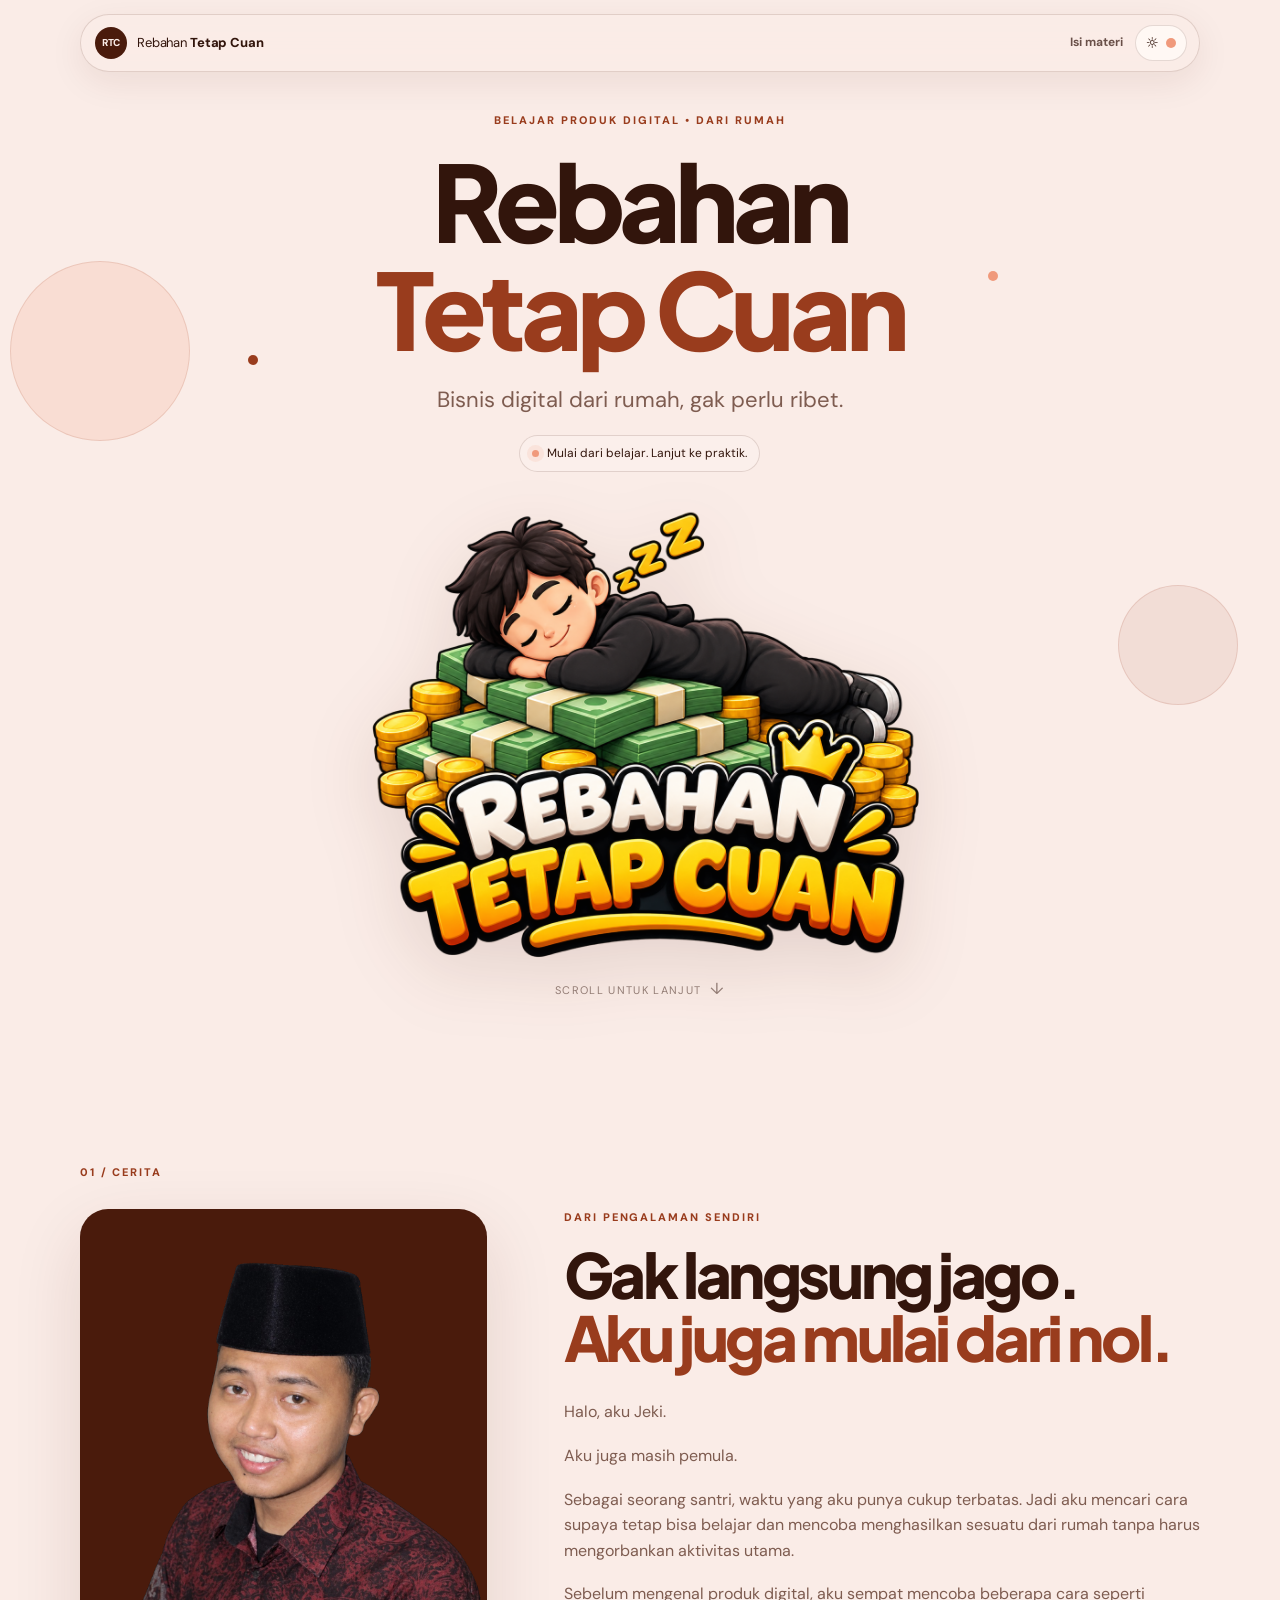
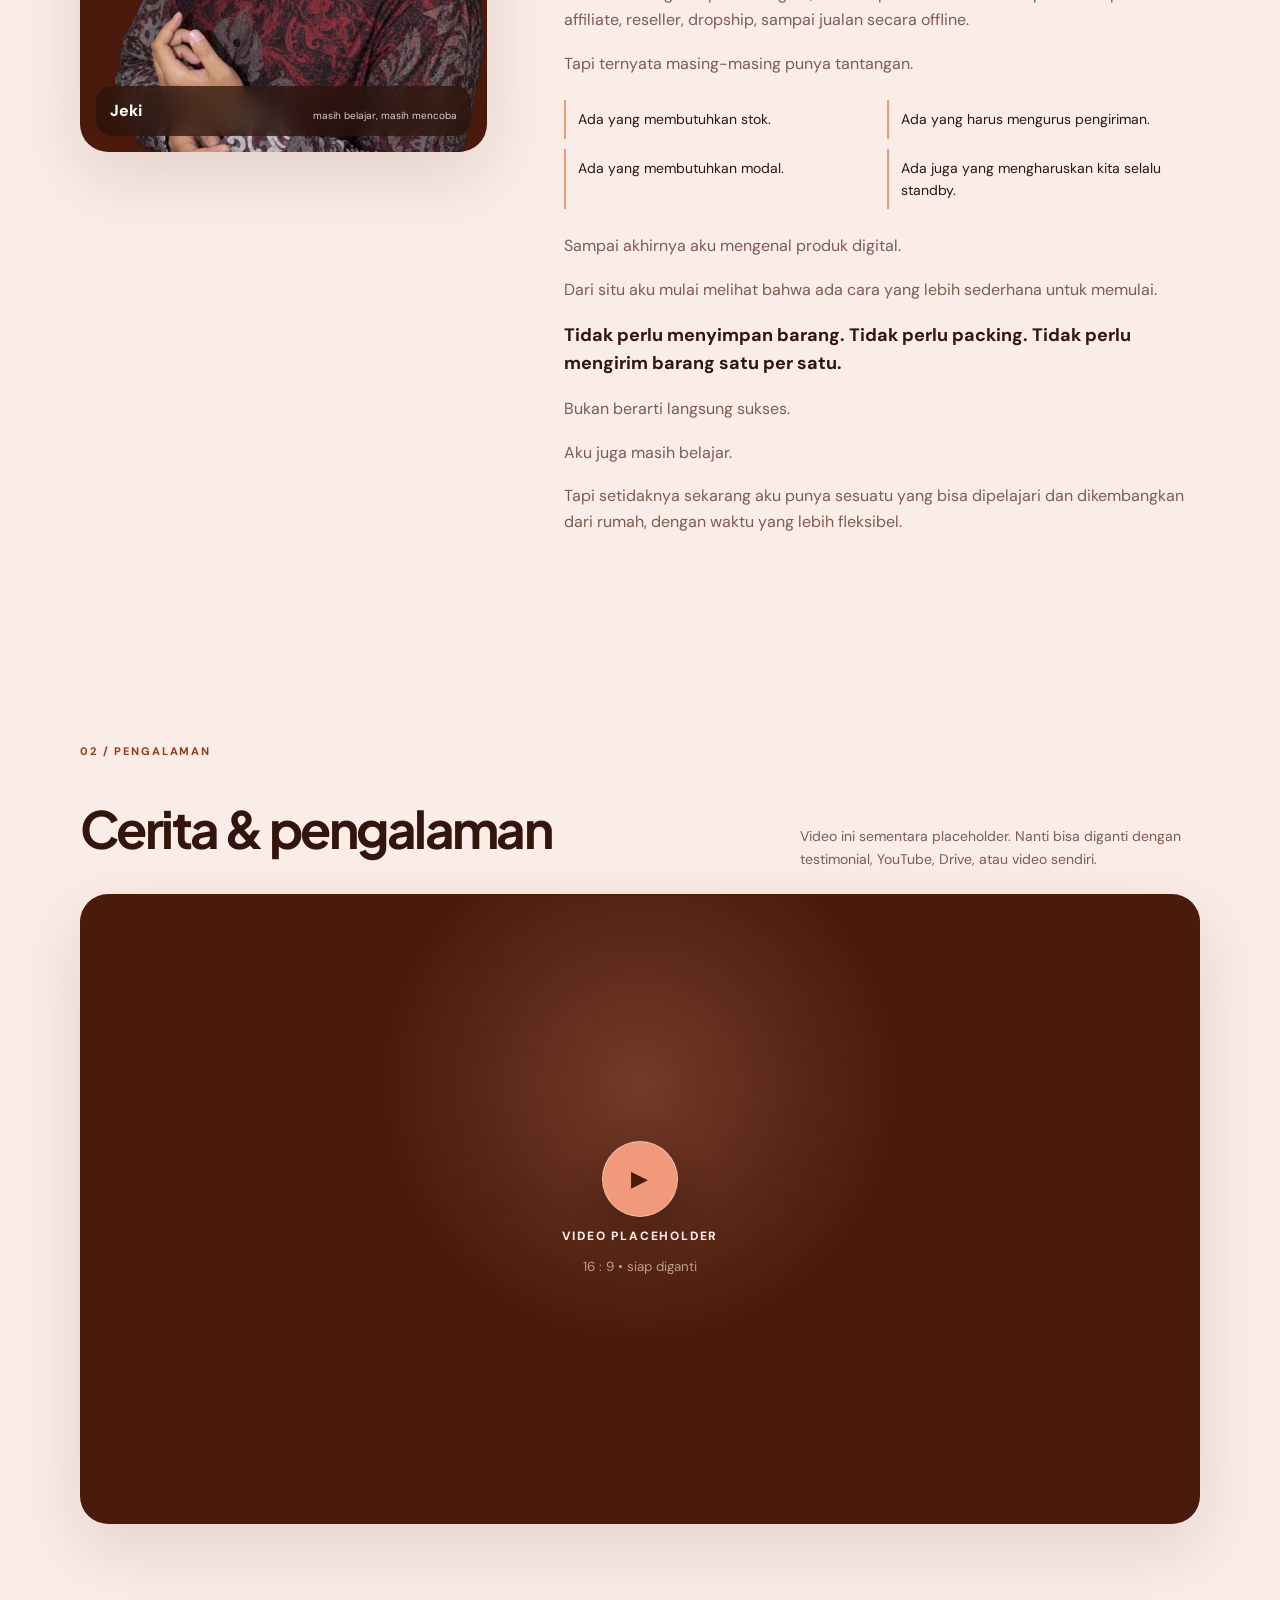
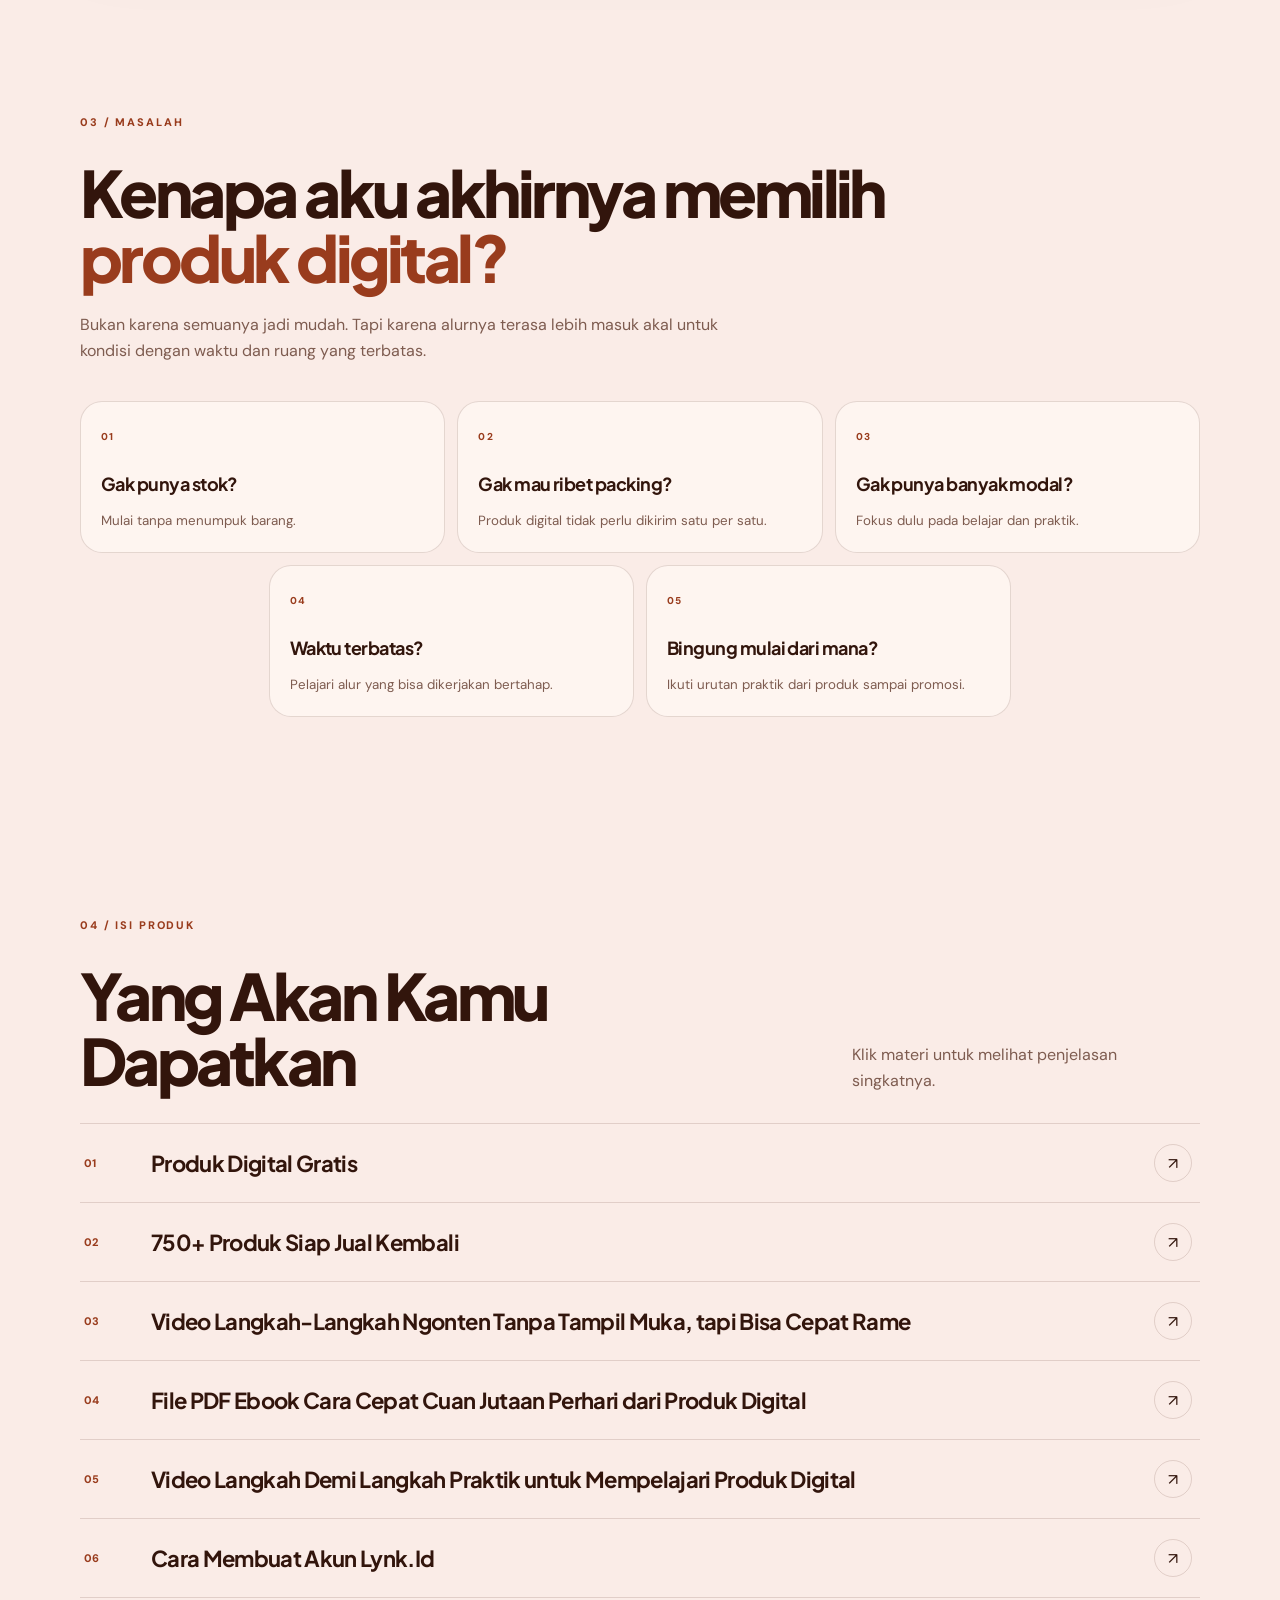
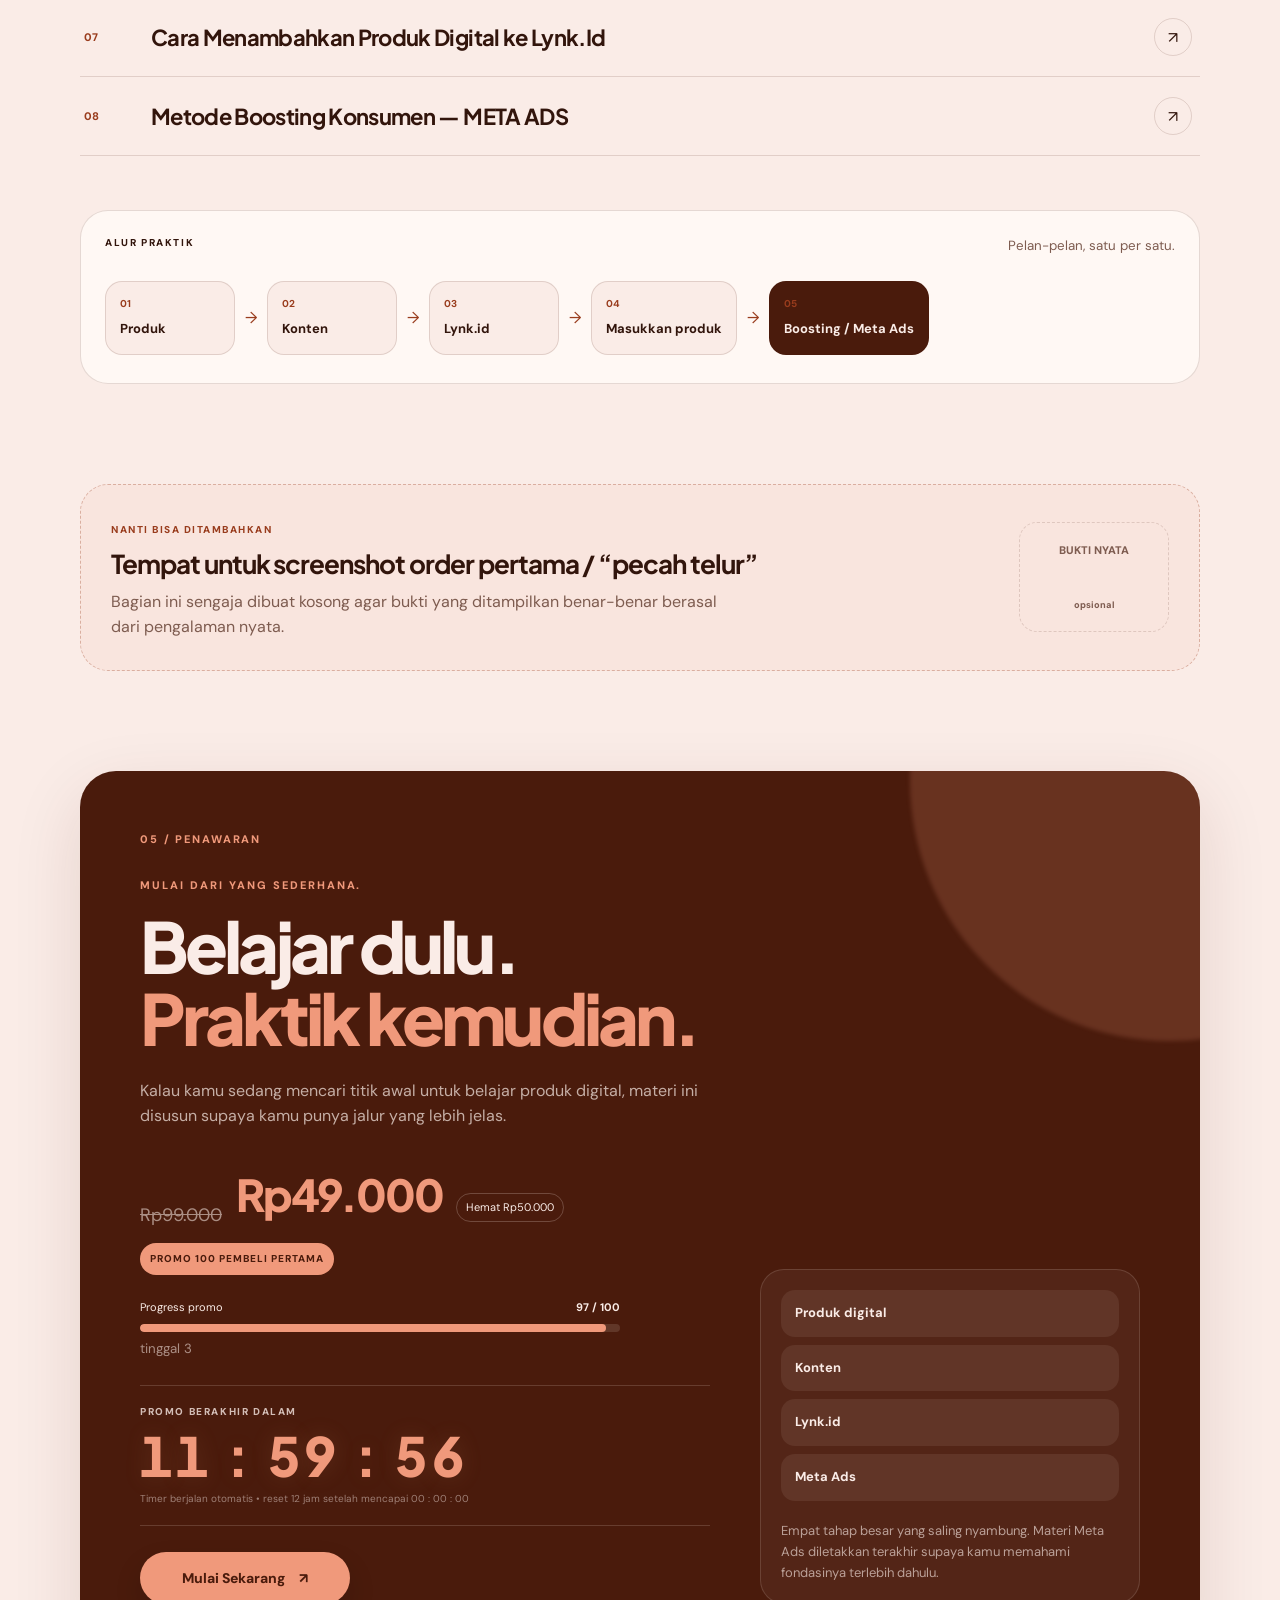
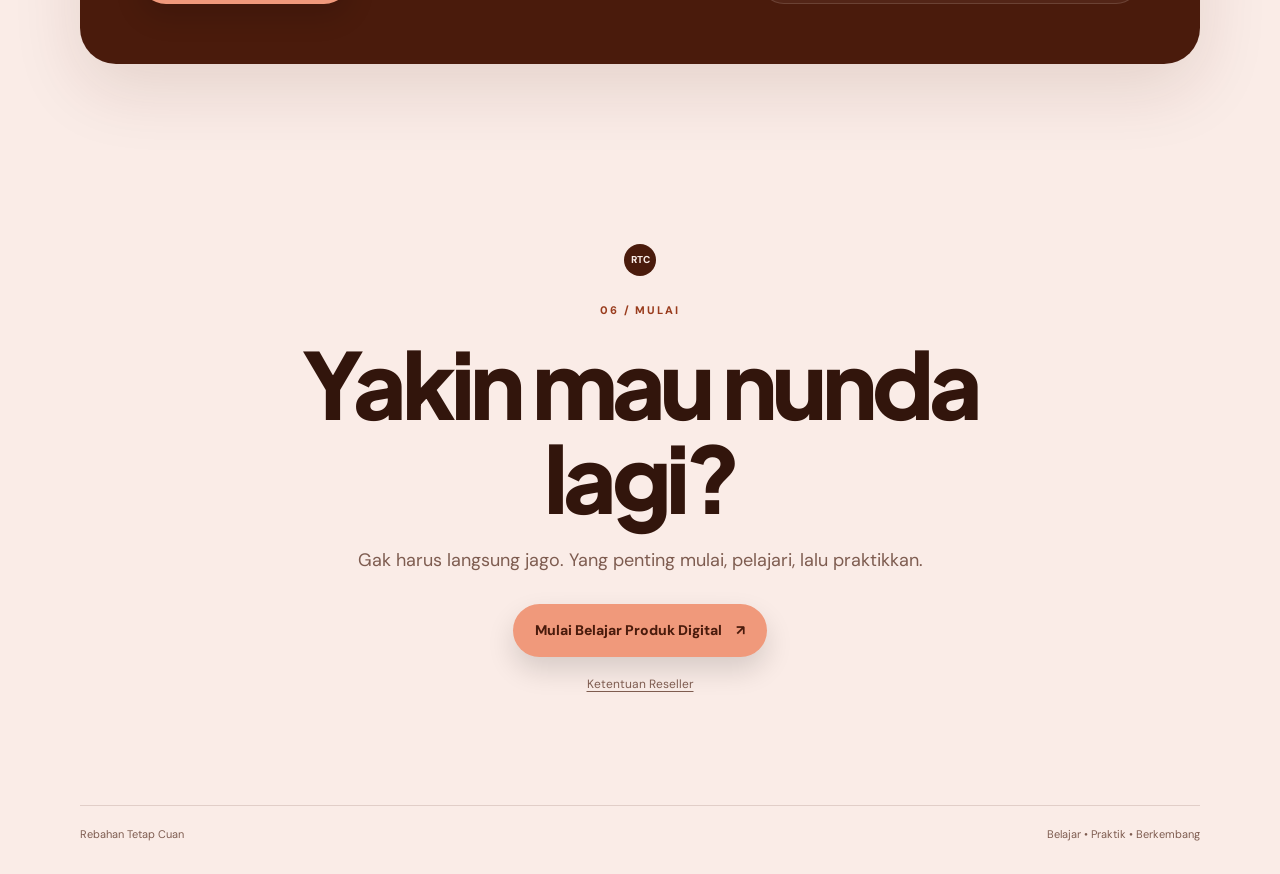
==== index.html @ 29375ac1 "Add files via upload" ====
<!doctype html>
<html lang="id">
<head>
  <meta charset="utf-8">
  <meta name="viewport" content="width=device-width, initial-scale=1, viewport-fit=cover">
  <meta name="theme-color" content="#FAECE7">
  <meta name="description" content="Rebahan Tetap Cuan — belajar memulai produk digital dari rumah dengan langkah yang sederhana dan fleksibel.">
  <title>Rebahan Tetap Cuan — Bisnis digital dari rumah, gak perlu ribet.</title>
  <link rel="preconnect" href="https://fonts.googleapis.com">
  <link rel="preconnect" href="https://fonts.gstatic.com" crossorigin>
  <link href="https://fonts.googleapis.com/css2?family=DM+Sans:wght@400;500;600;700&family=Plus+Jakarta+Sans:wght@600;700;800&display=swap" rel="stylesheet">
  <link rel="stylesheet" href="style.css">
</head>
<body>
  <div class="cursor-glow" aria-hidden="true"></div>
  <header class="site-header">
    <a class="brand" href="#top" aria-label="Rebahan Tetap Cuan">
      <span class="brand-mark">RTC</span>
      <span>Rebahan <b>Tetap Cuan</b></span>
    </a>
    <div class="header-actions">
      <a class="mini-link" href="#materi">Isi materi</a>
      <button class="theme-toggle" id="themeToggle" type="button" aria-label="Ganti tema" aria-pressed="false">
        <span class="theme-icon">☼</span><span class="theme-dot"></span>
      </button>
    </div>
  </header>

  <main id="top">
    <section class="hero section-shell">
      <div class="hero-orb orb-a drag-deco" data-return="elastic"></div>
      <div class="hero-orb orb-b drag-deco" data-return="elastic"></div>
      <div class="hero-dot dot-a drag-deco"></div>
      <div class="hero-dot dot-b drag-deco"></div>

      <div class="hero-copy reveal">
        <p class="eyebrow">BELAJAR PRODUK DIGITAL • DARI RUMAH</p>
        <h1>Rebahan <span>Tetap Cuan</span></h1>
        <p class="hero-sub">Bisnis digital dari rumah, gak perlu ribet.</p>
        <div class="hero-note"><span class="note-dot"></span> Mulai dari belajar. Lanjut ke praktik.</div>
      </div>

      <div class="hero-art reveal" data-parallax="0.12">
        <img src="hero.png" alt="Ilustrasi seseorang rebahan di atas uang dengan tulisan Rebahan Tetap Cuan">
      </div>

      <div class="hero-scroll">Scroll untuk lanjut <span>↓</span></div>
    </section>

    <section class="story section-shell">
      <div class="section-kicker reveal">01 / CERITA</div>
      <div class="story-grid">
        <div class="story-photo reveal">
          <img src="jeki.png" alt="Foto Jeki">
          <div class="photo-caption"><span>Jeki</span><small>masih belajar, masih mencoba</small></div>
        </div>
        <div class="story-copy reveal">
          <p class="eyebrow">DARI PENGALAMAN SENDIRI</p>
          <h2>Gak langsung jago.<br><span>Aku juga mulai dari nol.</span></h2>
          <div class="story-text">
            <p>Halo, aku Jeki.</p>
            <p>Aku juga masih pemula.</p>
            <p>Sebagai seorang santri, waktu yang aku punya cukup terbatas. Jadi aku mencari cara supaya tetap bisa belajar dan mencoba menghasilkan sesuatu dari rumah tanpa harus mengorbankan aktivitas utama.</p>
            <p>Sebelum mengenal produk digital, aku sempat mencoba beberapa cara seperti affiliate, reseller, dropship, sampai jualan secara offline.</p>
            <p>Tapi ternyata masing-masing punya tantangan.</p>
            <div class="story-points">
              <span>Ada yang membutuhkan stok.</span>
              <span>Ada yang harus mengurus pengiriman.</span>
              <span>Ada yang membutuhkan modal.</span>
              <span>Ada juga yang mengharuskan kita selalu standby.</span>
            </div>
            <p>Sampai akhirnya aku mengenal produk digital.</p>
            <p>Dari situ aku mulai melihat bahwa ada cara yang lebih sederhana untuk memulai.</p>
            <p class="highlight-line">Tidak perlu menyimpan barang. Tidak perlu packing. Tidak perlu mengirim barang satu per satu.</p>
            <p>Bukan berarti langsung sukses.</p>
            <p>Aku juga masih belajar.</p>
            <p>Tapi setidaknya sekarang aku punya sesuatu yang bisa dipelajari dan dikembangkan dari rumah, dengan waktu yang lebih fleksibel.</p>
          </div>
        </div>
      </div>
    </section>

    <section class="video-section section-shell">
      <div class="video-heading reveal">
        <div>
          <div class="section-kicker">02 / PENGALAMAN</div>
          <h2>Cerita & pengalaman</h2>
        </div>
        <p>Video ini sementara placeholder. Nanti bisa diganti dengan testimonial, YouTube, Drive, atau video sendiri.</p>
      </div>
      <div class="video-frame reveal" id="videoFrame">
        <div class="video-placeholder">
          <button class="play-button" type="button" id="playPlaceholder" aria-label="Putar video placeholder">▶</button>
          <span>VIDEO PLACEHOLDER</span>
          <small>16 : 9 • siap diganti</small>
        </div>
      </div>
    </section>

    <section class="problems section-shell">
      <div class="section-kicker reveal">03 / MASALAH</div>
      <div class="problem-intro reveal">
        <h2>Kenapa aku akhirnya memilih <span>produk digital?</span></h2>
        <p>Bukan karena semuanya jadi mudah. Tapi karena alurnya terasa lebih masuk akal untuk kondisi dengan waktu dan ruang yang terbatas.</p>
      </div>
      <div class="problem-grid">
        <button class="problem-card reveal" type="button"><span>01</span><strong>Gak punya stok?</strong><small>Mulai tanpa menumpuk barang.</small></button>
        <button class="problem-card reveal" type="button"><span>02</span><strong>Gak mau ribet packing?</strong><small>Produk digital tidak perlu dikirim satu per satu.</small></button>
        <button class="problem-card reveal" type="button"><span>03</span><strong>Gak punya banyak modal?</strong><small>Fokus dulu pada belajar dan praktik.</small></button>
        <button class="problem-card reveal" type="button"><span>04</span><strong>Waktu terbatas?</strong><small>Pelajari alur yang bisa dikerjakan bertahap.</small></button>
        <button class="problem-card reveal" type="button"><span>05</span><strong>Bingung mulai dari mana?</strong><small>Ikuti urutan praktik dari produk sampai promosi.</small></button>
      </div>
    </section>

    <section class="materials section-shell" id="materi">
      <div class="section-kicker reveal">04 / ISI PRODUK</div>
      <div class="materials-heading reveal">
        <h2>Yang Akan Kamu Dapatkan</h2>
        <p>Klik materi untuk melihat penjelasan singkatnya.</p>
      </div>
      <div class="material-list" id="materialList"></div>

      <div class="journey reveal">
        <div class="journey-head">
          <span>ALUR PRAKTIK</span>
          <small>Pelan-pelan, satu per satu.</small>
        </div>
        <div class="journey-flow">
          <div class="journey-item"><b>01</b><strong>Produk</strong></div>
          <i>→</i>
          <div class="journey-item"><b>02</b><strong>Konten</strong></div>
          <i>→</i>
          <div class="journey-item"><b>03</b><strong>Lynk.id</strong></div>
          <i>→</i>
          <div class="journey-item"><b>04</b><strong>Masukkan produk</strong></div>
          <i>→</i>
          <div class="journey-item final"><b>05</b><strong>Boosting / Meta Ads</strong></div>
        </div>
      </div>
    </section>

    <section class="proof-slot section-shell reveal">
      <div class="proof-card">
        <div>
          <span class="proof-label">NANTI BISA DITAMBAHKAN</span>
          <h3>Tempat untuk screenshot order pertama / “pecah telur”</h3>
          <p>Bagian ini sengaja dibuat kosong agar bukti yang ditampilkan benar-benar berasal dari pengalaman nyata.</p>
        </div>
        <div class="proof-placeholder">BUKTI NYATA<br><small>opsional</small></div>
      </div>
    </section>

    <section class="offer section-shell" id="mulai">
      <div class="offer-bg"></div>
      <div class="offer-copy reveal">
        <div class="section-kicker">05 / PENAWARAN</div>
        <p class="eyebrow">MULAI DARI YANG SEDERHANA.</p>
        <h2>Belajar dulu.<br><span>Praktik kemudian.</span></h2>
        <p>Kalau kamu sedang mencari titik awal untuk belajar produk digital, materi ini disusun supaya kamu punya jalur yang lebih jelas.</p>
        <div class="price-row">
          <span class="old-price">Rp99.000</span>
          <span class="promo-price">Rp49.000</span>
          <span class="save">Hemat Rp50.000</span>
        </div>
        <div class="promo-badge">PROMO 100 PEMBELI PERTAMA</div>
        <div class="progress-wrap">
          <div class="progress-meta"><span>Progress promo</span><b>97 / 100</b></div>
          <div class="progress"><span></span></div>
          <small>tinggal 3</small>
        </div>
        <div class="countdown" aria-live="polite">
          <div class="countdown-label">PROMO BERAKHIR DALAM</div>
          <div class="countdown-clock" id="countdown" aria-label="Waktu promo tersisa">12 : 00 : 00</div>
          <div class="countdown-hint">Timer berjalan otomatis • reset 12 jam setelah mencapai 00 : 00 : 00</div>
        </div>
        <a class="primary-btn" href="https://lynk.id/rebahan_tetapcuan" target="_blank" rel="noopener">Mulai Sekarang <span>↗</span></a>
      </div>
      <div class="offer-side reveal">
        <div class="mini-stack">
          <span>Produk digital</span>
          <span>Konten</span>
          <span>Lynk.id</span>
          <span>Meta Ads</span>
        </div>
        <p>Empat tahap besar yang saling nyambung. Materi Meta Ads diletakkan terakhir supaya kamu memahami fondasinya terlebih dahulu.</p>
      </div>
    </section>

    <section class="closing section-shell reveal">
      <div class="closing-inner">
        <span class="closing-mark">RTC</span>
        <p class="eyebrow">06 / MULAI</p>
        <h2>Yakin mau nunda lagi?</h2>
        <p>Gak harus langsung jago. Yang penting mulai, pelajari, lalu praktikkan.</p>
        <a class="primary-btn" href="https://lynk.id/rebahan_tetapcuan" target="_blank" rel="noopener">Mulai Belajar Produk Digital <span>↗</span></a>
        <button class="terms-link" type="button" id="termsBtn">Ketentuan Reseller</button>
      </div>
    </section>
  </main>

  <footer class="footer section-shell">
    <span>Rebahan Tetap Cuan</span>
    <span>Belajar • Praktik • Berkembang</span>
  </footer>

  <div class="modal-backdrop" id="modalBackdrop" aria-hidden="true">
    <div class="modal" role="dialog" aria-modal="true" aria-labelledby="modalTitle">
      <button class="modal-close" id="modalClose" type="button" aria-label="Tutup">×</button>
      <span class="modal-index" id="modalIndex"></span>
      <h3 id="modalTitle"></h3>
      <p id="modalText"></p>
      <div class="modal-rule"></div>
      <small>Klik di luar modal atau tekan ESC untuk menutup.</small>
    </div>
  </div>

  <div class="toast" id="toast" role="status">Interaksi dekorasi aktif — geser sesuka hati.</div>
  <script src="script.js"></script>
</body>
</html>
---- style.css ----
:root{
  --peach:#F0997B;
  --cream:#FAECE7;
  --brown:#4A1B0C;
  --brown-2:#993C1D;
  --paper:#fff8f4;
  --ink:#32150c;
  --muted:#7e5c50;
  --line:rgba(74,27,12,.14);
  --shadow:0 24px 70px rgba(74,27,12,.12);
  --radius:28px;
}
*{box-sizing:border-box}
html{scroll-behavior:smooth}
body{
  margin:0;
  background:var(--cream);
  color:var(--ink);
  font-family:"DM Sans",system-ui,sans-serif;
  overflow-x:hidden;
  line-height:1.6;
}
body.dark{
  --cream:#2A120B;
  --paper:#4A1B0C;
  --brown:#FAECE7;
  --brown-2:#F0997B;
  --ink:#FAECE7;
  --muted:#d6b8ad;
  --line:rgba(250,236,231,.16);
  --shadow:0 24px 70px rgba(0,0,0,.28);
}
a{color:inherit;text-decoration:none}
button{font:inherit}
.section-shell{width:min(1120px,calc(100% - 32px));margin-inline:auto}
.site-header{
  position:fixed;z-index:50;top:14px;left:50%;transform:translateX(-50%);
  width:min(1120px,calc(100% - 24px));display:flex;align-items:center;justify-content:space-between;
  padding:10px 12px 10px 14px;border:1px solid var(--line);border-radius:999px;
  background:color-mix(in srgb,var(--cream) 82%,transparent);backdrop-filter:blur(18px);
  box-shadow:0 10px 35px rgba(74,27,12,.08)
}
.brand{display:flex;align-items:center;gap:10px;font-size:13px;letter-spacing:-.01em}
.brand b{font-weight:800}
.brand-mark,.closing-mark{
  display:grid;place-items:center;width:32px;height:32px;border-radius:50%;
  background:var(--brown);color:var(--cream);font-size:10px;font-weight:800
}
.header-actions{display:flex;align-items:center;gap:12px}
.mini-link{font-size:12px;font-weight:700;opacity:.72}
.theme-toggle{
  border:1px solid var(--line);background:var(--paper);color:var(--ink);height:36px;padding:0 10px;border-radius:999px;
  display:flex;align-items:center;gap:7px;cursor:pointer
}
.theme-icon{font-size:15px}.theme-dot{width:10px;height:10px;border-radius:50%;background:var(--peach);transition:.3s}
body.dark .theme-dot{transform:translateX(3px)}
.hero{
  min-height:100svh;display:flex;flex-direction:column;align-items:center;justify-content:center;
  position:relative;padding:112px 0 42px;isolation:isolate
}
.hero-copy{text-align:center;max-width:800px;position:relative;z-index:2}
.eyebrow{font-size:11px;letter-spacing:.18em;font-weight:800;color:var(--brown-2);margin:0 0 16px}
.hero h1,.story h2,.problem-intro h2,.materials h2,.offer h2,.closing h2{
  font-family:"Plus Jakarta Sans",sans-serif;letter-spacing:-.055em;line-height:1.02;margin:0;font-weight:800
}
.hero h1{font-size:clamp(48px,10vw,106px)}
.hero h1 span{display:block;color:var(--brown-2)}
.hero-sub{font-size:clamp(17px,2vw,22px);margin:20px 0 0;color:var(--muted)}
.hero-note{
  display:inline-flex;align-items:center;gap:8px;margin-top:18px;padding:8px 12px;border:1px solid var(--line);
  border-radius:999px;font-size:12px;background:rgba(255,255,255,.18)
}
.note-dot{width:7px;height:7px;border-radius:50%;background:var(--peach);box-shadow:0 0 0 5px rgba(240,153,123,.14)}
.hero-art{width:min(860px,100%);margin-top:28px;display:flex;justify-content:center;filter:drop-shadow(0 22px 35px rgba(74,27,12,.12));animation:float 6s ease-in-out infinite}
.hero-art img{width:100%;height:auto;max-height:52svh;object-fit:contain}
.hero-scroll{font-size:11px;letter-spacing:.12em;text-transform:uppercase;opacity:.5;margin-top:8px}
.hero-scroll span{font-size:16px;margin-left:4px}
@keyframes float{0%,100%{transform:translateY(0)}50%{transform:translateY(-8px)}}
.hero-orb,.hero-dot{position:absolute;z-index:-1;touch-action:none;cursor:grab;user-select:none}
.hero-orb{border-radius:50%;border:1px solid rgba(153,60,29,.14);background:rgba(240,153,123,.18)}
.orb-a{width:180px;height:180px;left:-70px;top:25%;}.orb-b{width:120px;height:120px;right:-38px;top:56%;background:rgba(153,60,29,.08)}
.hero-dot{width:10px;height:10px;border-radius:50%;background:var(--brown-2)}.dot-a{left:15%;top:34%}.dot-b{right:18%;top:26%;background:var(--peach)}
.story{padding:120px 0 100px}
.section-kicker{font-size:11px;letter-spacing:.17em;font-weight:800;color:var(--brown-2);margin-bottom:28px}
.story-grid{display:grid;grid-template-columns:.78fr 1.22fr;gap:clamp(32px,6vw,82px);align-items:start}
.story-photo{position:sticky;top:100px;background:var(--brown);border-radius:var(--radius);overflow:hidden;box-shadow:var(--shadow);min-height:520px}
.story-photo img{display:block;width:100%;height:100%;min-height:520px;object-fit:cover;object-position:center top}
.photo-caption{position:absolute;left:16px;right:16px;bottom:16px;padding:12px 14px;border-radius:16px;background:rgba(42,18,11,.72);color:#fff;backdrop-filter:blur(10px);display:flex;justify-content:space-between;align-items:end}
.photo-caption span{font-weight:800}.photo-caption small{font-size:10px;opacity:.8}
.story-copy h2{font-size:clamp(36px,5vw,62px);margin-bottom:30px}
.story-copy h2 span{color:var(--brown-2)}
.story-text{font-size:16px;color:var(--muted)}
.story-text p{margin:0 0 18px}
.story-points{display:grid;grid-template-columns:1fr 1fr;gap:10px;margin:24px 0}
.story-points span{border-left:2px solid var(--peach);padding:8px 0 8px 12px;font-size:14px;color:var(--ink)}
.highlight-line{font-weight:700;color:var(--ink);font-size:18px}
.video-section{padding:90px 0}
.video-heading{display:flex;justify-content:space-between;gap:40px;align-items:end;margin-bottom:24px}
.video-heading h2{font-family:"Plus Jakarta Sans";font-size:clamp(32px,4vw,54px);letter-spacing:-.05em;margin:0}
.video-heading p{max-width:400px;color:var(--muted);font-size:14px;margin:0}
.video-frame{aspect-ratio:16/9;border-radius:var(--radius);overflow:hidden;border:1px solid var(--line);background:var(--brown);box-shadow:var(--shadow)}
.video-placeholder{height:100%;display:grid;place-items:center;align-content:center;gap:10px;color:var(--cream);background:radial-gradient(circle at 50% 30%,rgba(240,153,123,.25),transparent 36%),var(--brown)}
.play-button{width:76px;height:76px;border-radius:50%;border:1px solid rgba(250,236,231,.5);background:var(--peach);color:var(--brown);cursor:pointer;font-size:22px;padding-left:5px;box-shadow:0 14px 35px rgba(0,0,0,.2);transition:.25s}
.play-button:hover{transform:scale(1.05)}
.video-placeholder span{font-size:12px;letter-spacing:.15em;font-weight:800}.video-placeholder small{opacity:.6}
.problems{padding:100px 0}
.problem-intro{max-width:820px;margin-bottom:38px}
.problem-intro h2{font-size:clamp(38px,5vw,64px)}
.problem-intro h2 span{color:var(--brown-2)}
.problem-intro p{color:var(--muted);max-width:650px;margin:22px 0 0}
.problem-grid{display:grid;grid-template-columns:repeat(6,1fr);gap:12px}
.problem-card{
  grid-column:span 2;text-align:left;border:1px solid var(--line);border-radius:22px;background:color-mix(in srgb,var(--paper) 72%,transparent);
  padding:20px;min-height:150px;color:var(--ink);cursor:pointer;transition:transform .25s,box-shadow .25s,border-color .25s
}
.problem-card:nth-child(4){grid-column:2 / span 2}.problem-card:nth-child(5){grid-column:4 / span 2}
.problem-card:hover{transform:translateY(-5px);box-shadow:0 15px 35px rgba(74,27,12,.1);border-color:rgba(153,60,29,.28)}
.problem-card span{font-size:10px;letter-spacing:.14em;color:var(--brown-2);font-weight:800}.problem-card strong{display:block;font-family:"Plus Jakarta Sans";font-size:18px;margin:22px 0 8px;letter-spacing:-.03em}.problem-card small{color:var(--muted)}
.materials{padding:100px 0}
.materials-heading{display:flex;justify-content:space-between;align-items:end;gap:30px;margin-bottom:30px}
.materials h2{font-size:clamp(40px,5vw,68px)}.materials-heading p{color:var(--muted);margin:0}
.material-list{border-top:1px solid var(--line)}
.material-item{
  width:100%;display:grid;grid-template-columns:52px 1fr 42px;align-items:center;gap:15px;
  text-align:left;background:none;border:0;border-bottom:1px solid var(--line);padding:20px 4px;color:var(--ink);cursor:pointer
}
.material-item .num{font-size:11px;color:var(--brown-2);font-weight:800}
.material-item strong{font-family:"Plus Jakarta Sans";font-size:clamp(17px,2.5vw,22px);letter-spacing:-.03em}
.material-item .arrow{width:38px;height:38px;border:1px solid var(--line);border-radius:50%;display:grid;place-items:center;transition:.25s}
.material-item:hover .arrow{background:var(--brown);color:var(--cream);transform:rotate(6deg)}
.journey{margin-top:54px;padding:24px;border:1px solid var(--line);border-radius:var(--radius);background:var(--paper)}
.journey-head{display:flex;justify-content:space-between;margin-bottom:24px}.journey-head span{font-size:10px;letter-spacing:.16em;font-weight:800}.journey-head small{color:var(--muted)}
.journey-flow{display:flex;align-items:center;gap:10px;overflow-x:auto;padding-bottom:4px}.journey-item{min-width:130px;padding:14px;border-radius:17px;background:var(--cream);border:1px solid var(--line)}.journey-item b{font-size:10px;color:var(--brown-2);display:block}.journey-item strong{font-size:13px;display:block;margin-top:7px}.journey-item.final{background:var(--brown);color:var(--cream)}.journey-flow i{font-style:normal;color:var(--brown-2)}
.proof-slot{padding:0 0 100px}.proof-card{display:flex;justify-content:space-between;align-items:center;gap:30px;padding:30px;border-radius:var(--radius);border:1px dashed rgba(153,60,29,.32);background:rgba(240,153,123,.08)}.proof-label{font-size:10px;letter-spacing:.15em;font-weight:800;color:var(--brown-2)}.proof-card h3{font-family:"Plus Jakarta Sans";font-size:26px;line-height:1.1;letter-spacing:-.04em;max-width:650px;margin:10px 0}.proof-card p{color:var(--muted);max-width:620px;margin:0}.proof-placeholder{min-width:150px;height:110px;border:1px dashed var(--line);border-radius:18px;display:grid;place-items:center;text-align:center;font-size:11px;font-weight:800;color:var(--muted)}
.offer{position:relative;overflow:hidden;background:var(--brown);color:var(--cream);border-radius:36px;padding:60px;margin-bottom:100px;display:grid;grid-template-columns:1.2fr .8fr;gap:50px;box-shadow:var(--shadow)}
.offer-bg{position:absolute;width:520px;height:520px;border-radius:50%;right:-230px;top:-250px;background:rgba(240,153,123,.18);filter:blur(2px)}
.offer .section-kicker,.offer .eyebrow{color:var(--peach)}.offer-copy{position:relative}.offer h2{font-size:clamp(42px,5.5vw,72px)}.offer h2 span{color:var(--peach)}.offer-copy>p:not(.eyebrow){color:rgba(250,236,231,.7);max-width:600px;margin:24px 0 30px}
.price-row{display:flex;align-items:end;gap:14px;flex-wrap:wrap}.old-price{text-decoration:line-through;opacity:.55;font-size:18px}.promo-price{font-family:"Plus Jakarta Sans";font-weight:800;font-size:44px;letter-spacing:-.05em;color:var(--peach)}.save{font-size:11px;border:1px solid rgba(250,236,231,.22);border-radius:999px;padding:5px 9px;margin-bottom:7px}
.promo-badge{display:inline-block;margin-top:14px;background:var(--peach);color:var(--brown);font-size:10px;font-weight:800;letter-spacing:.1em;padding:8px 10px;border-radius:999px}
.progress-wrap{margin-top:24px;max-width:480px}.progress-meta{display:flex;justify-content:space-between;font-size:11px;margin-bottom:7px}.progress{height:8px;border-radius:99px;background:rgba(250,236,231,.13);overflow:hidden}.progress span{display:block;height:100%;width:97%;background:var(--peach);border-radius:inherit}.progress-wrap>small{display:block;margin-top:6px;opacity:.55}
.countdown{margin:26px 0;padding:18px 0;border-top:1px solid rgba(250,236,231,.16);border-bottom:1px solid rgba(250,236,231,.16)}.countdown-label{font-size:10px;letter-spacing:.16em;font-weight:800;color:var(--cream);opacity:.78}.countdown-clock{font-family:"Plus Jakarta Sans",sans-serif;font-size:clamp(34px,6vw,54px);font-weight:800;line-height:1.05;letter-spacing:.08em;color:var(--peach);font-variant-numeric:tabular-nums;margin-top:7px;text-shadow:0 0 24px rgba(240,153,123,.14)}.countdown-hint{font-size:10px;color:rgba(250,236,231,.48);margin-top:7px}
.primary-btn{display:inline-flex;justify-content:center;align-items:center;gap:14px;background:var(--peach);color:var(--brown);border:0;border-radius:999px;padding:15px 22px;font-weight:800;font-size:14px;box-shadow:0 13px 28px rgba(0,0,0,.14);transition:transform .25s,box-shadow .25s;cursor:pointer}.primary-btn:hover{transform:translateY(-2px) scale(1.01);box-shadow:0 18px 36px rgba(0,0,0,.2)}.offer .primary-btn{min-width:210px}.offer-side{position:relative;align-self:end;padding:20px;border:1px solid rgba(250,236,231,.14);border-radius:24px;background:rgba(250,236,231,.05)}.mini-stack{display:grid;gap:8px;margin-bottom:20px}.mini-stack span{padding:13px 14px;border-radius:14px;background:rgba(250,236,231,.08);font-weight:700;font-size:13px}.offer-side p{color:rgba(250,236,231,.62);font-size:13px;margin:0}
.closing{padding:80px 0 110px;text-align:center}.closing-inner{max-width:760px;margin:auto}.closing-mark{margin:0 auto 26px}.closing h2{font-size:clamp(48px,8vw,92px)}.closing>div>p:not(.eyebrow){color:var(--muted);font-size:18px;margin:22px auto 30px}.terms-link{display:block;margin:17px auto 0;border:0;background:none;color:var(--muted);text-decoration:underline;text-underline-offset:3px;cursor:pointer;font-size:12px}
.footer{border-top:1px solid var(--line);padding:20px 0 30px;display:flex;justify-content:space-between;color:var(--muted);font-size:11px}
.modal-backdrop{position:fixed;inset:0;z-index:100;display:grid;place-items:center;padding:20px;background:rgba(42,18,11,.52);backdrop-filter:blur(10px);opacity:0;visibility:hidden;transition:.22s}.modal-backdrop.open{opacity:1;visibility:visible}.modal{width:min(560px,100%);background:var(--paper);color:var(--ink);border:1px solid var(--line);border-radius:28px;padding:34px;position:relative;transform:scale(.96);transition:.22s;box-shadow:0 35px 90px rgba(0,0,0,.25)}.modal-backdrop.open .modal{transform:scale(1)}.modal-close{position:absolute;right:14px;top:14px;width:38px;height:38px;border:1px solid var(--line);background:none;border-radius:50%;color:var(--ink);font-size:24px;cursor:pointer}.modal-index{font-size:10px;color:var(--brown-2);font-weight:800;letter-spacing:.14em}.modal h3{font-family:"Plus Jakarta Sans";font-size:30px;line-height:1.1;letter-spacing:-.04em;margin:12px 0}.modal p{color:var(--muted);font-size:15px}.modal-rule{height:1px;background:var(--line);margin:22px 0}.modal small{color:var(--muted);font-size:11px}
.toast{position:fixed;z-index:60;left:50%;bottom:18px;transform:translate(-50%,20px);background:var(--brown);color:var(--cream);padding:10px 14px;border-radius:999px;font-size:11px;opacity:0;pointer-events:none;transition:.3s;white-space:nowrap}.toast.show{opacity:1;transform:translate(-50%,0)}
.reveal{opacity:0;transform:translateY(22px);transition:opacity .72s ease,transform .72s ease}.reveal.is-visible{opacity:1;transform:none}
@media (max-width:767px){
  .section-shell{width:min(100% - 24px,1120px)}.site-header{top:8px}.mini-link{display:none}.hero{padding-top:105px}.hero h1{font-size:clamp(48px,15vw,76px)}.hero-art{margin-top:22px}.hero-art img{max-height:38svh}.hero-scroll{margin-top:20px}
  .hero-orb{opacity:.6}.orb-a{width:100px;height:100px;left:-60px}.orb-b{width:75px;height:75px;right:-30px}.dot-a{left:7%}.dot-b{right:9%}
  .story,.video-section,.problems,.materials{padding:78px 0}.story-grid{grid-template-columns:1fr;gap:34px}.story-photo{position:relative;top:auto;min-height:420px}.story-photo img{min-height:420px}.story-copy h2{font-size:clamp(37px,11vw,56px)}.story-text{font-size:15px}.story-points{grid-template-columns:1fr}
  .video-heading,.materials-heading{display:block}.video-heading p,.materials-heading p{margin-top:14px}.video-frame{border-radius:22px}
  .problem-grid{display:grid;grid-template-columns:1fr}.problem-card,.problem-card:nth-child(4),.problem-card:nth-child(5){grid-column:auto;min-height:130px}
  .material-item{grid-template-columns:36px 1fr 36px;padding:17px 0}.material-item strong{font-size:16px}.journey{padding:18px}.journey-head{display:block}.journey-head small{display:block;margin-top:4px}.journey-flow{padding-bottom:8px}
  .proof-card{display:block;padding:22px}.proof-placeholder{margin-top:20px;min-width:0;width:100%}
  .offer{border-radius:26px;padding:30px 22px;margin-bottom:60px;display:block}.offer h2{font-size:clamp(42px,12vw,64px)}.promo-price{font-size:38px}.countdown{display:block}.countdown-clock{margin-top:8px;font-size:clamp(32px,10vw,48px)}.offer .primary-btn{width:100%}.offer-side{margin-top:30px}
  .closing{padding:50px 0 80px}.closing h2{font-size:clamp(46px,14vw,70px)}.closing>div>p:not(.eyebrow){font-size:16px}.closing .primary-btn{width:100%}.footer{display:block;text-align:center}.footer span{display:block}.footer span+span{margin-top:6px}
  .modal{padding:28px 22px}.modal h3{font-size:25px}
}
@media (prefers-reduced-motion:reduce){
  html{scroll-behavior:auto}.hero-art{animation:none}.reveal{transition:none}.primary-btn,.problem-card,.material-item .arrow{transition:none}
}
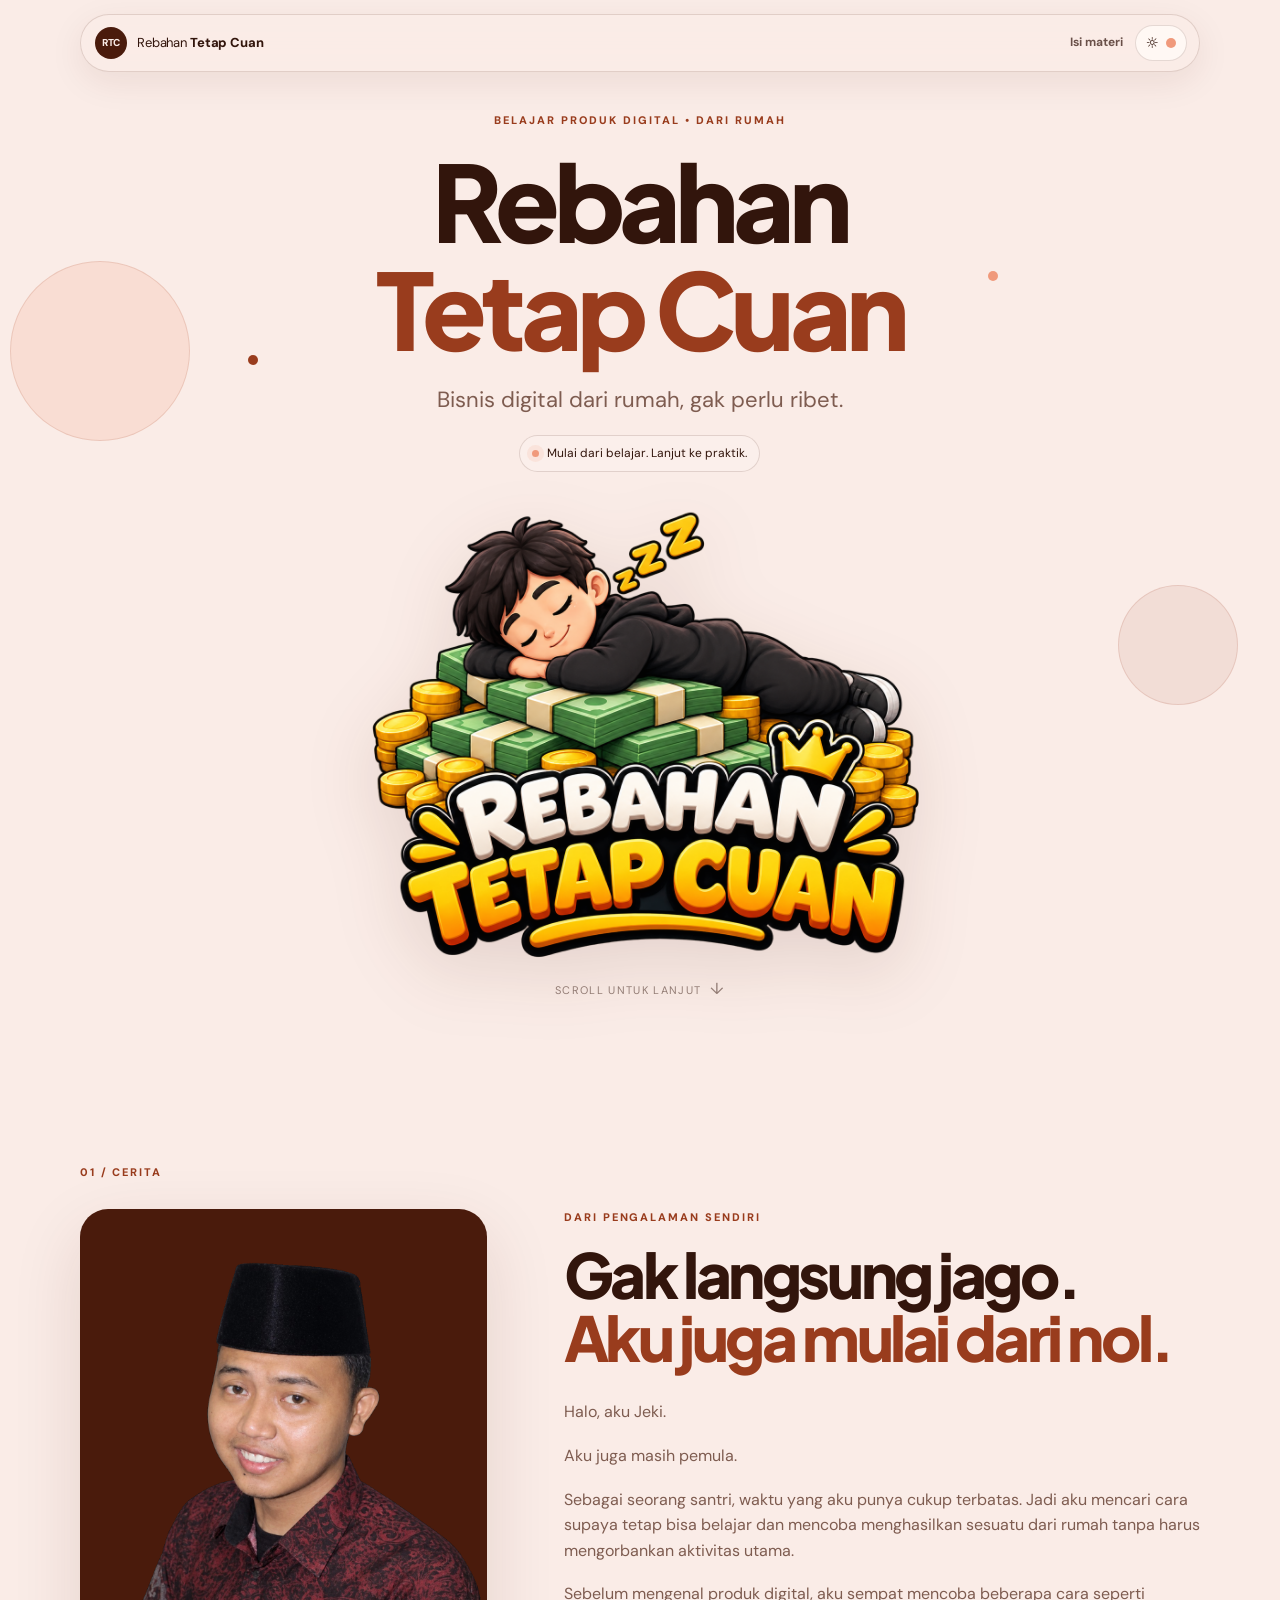
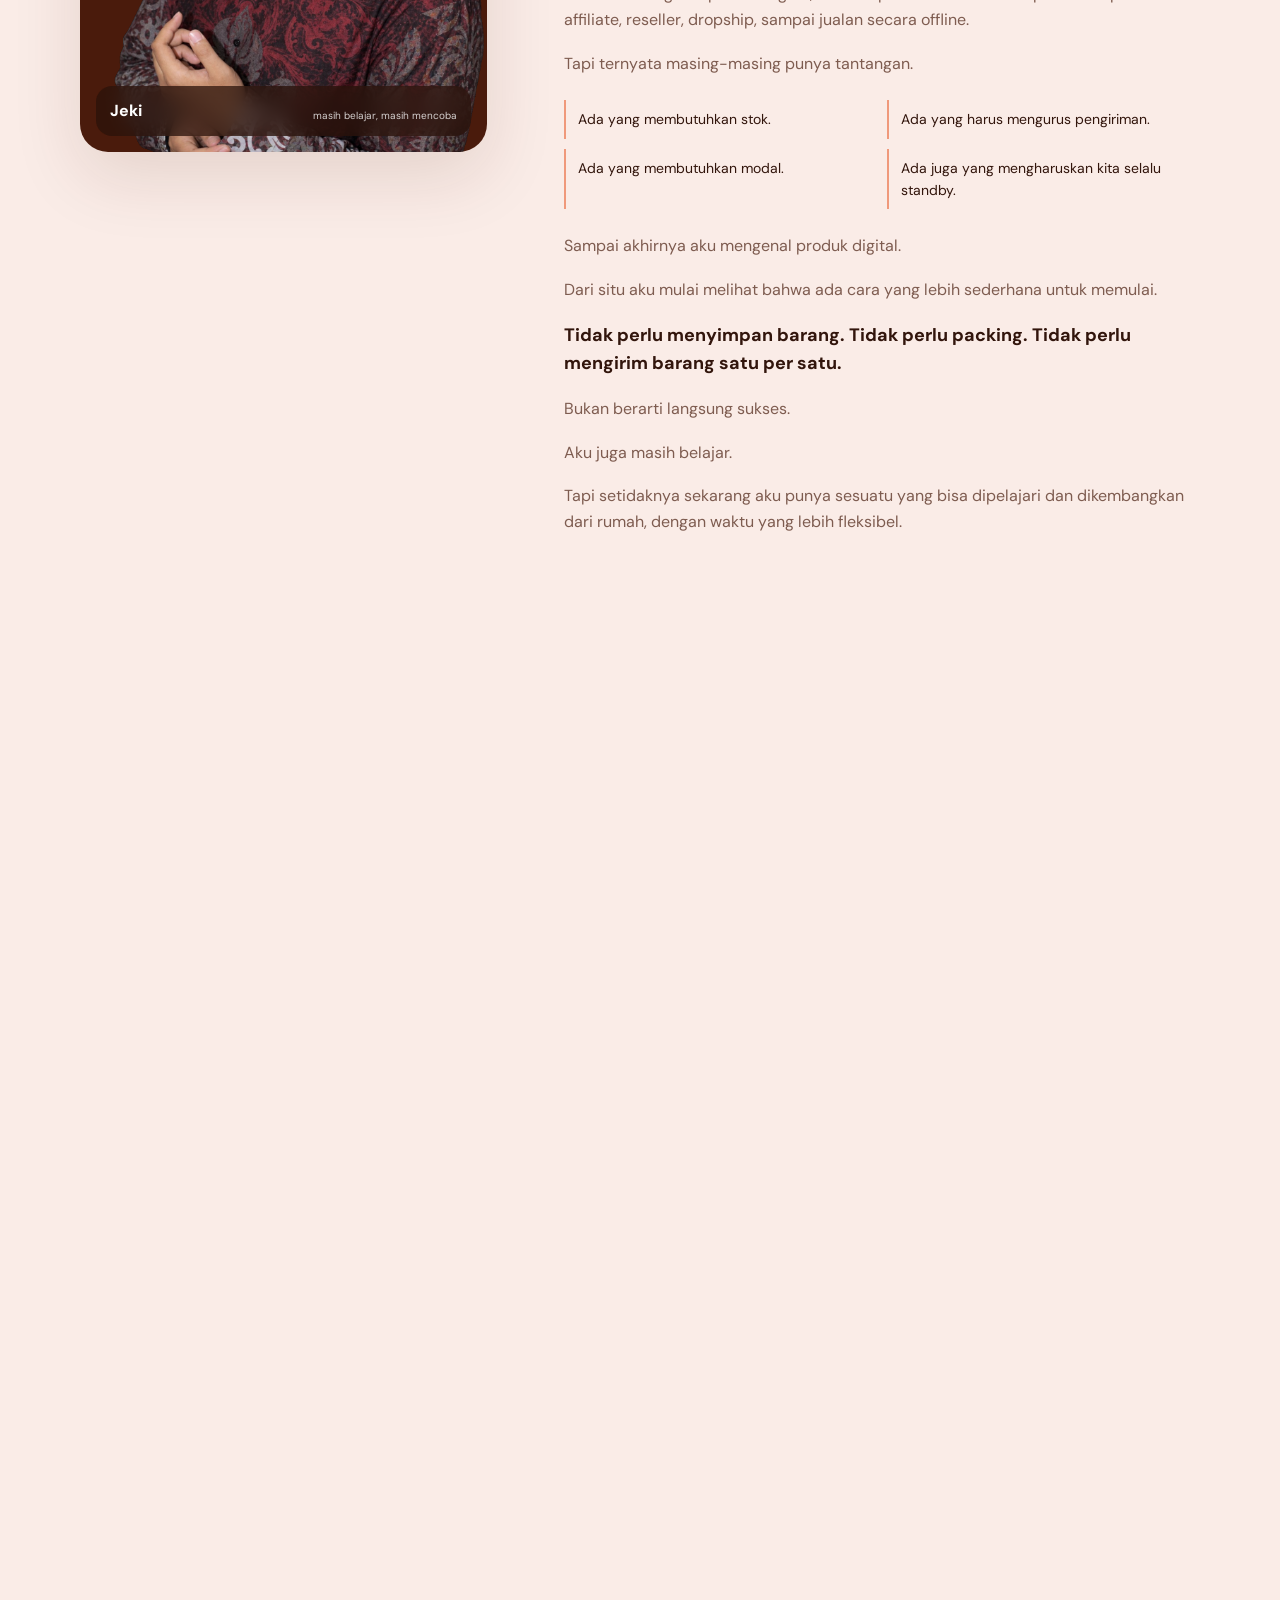
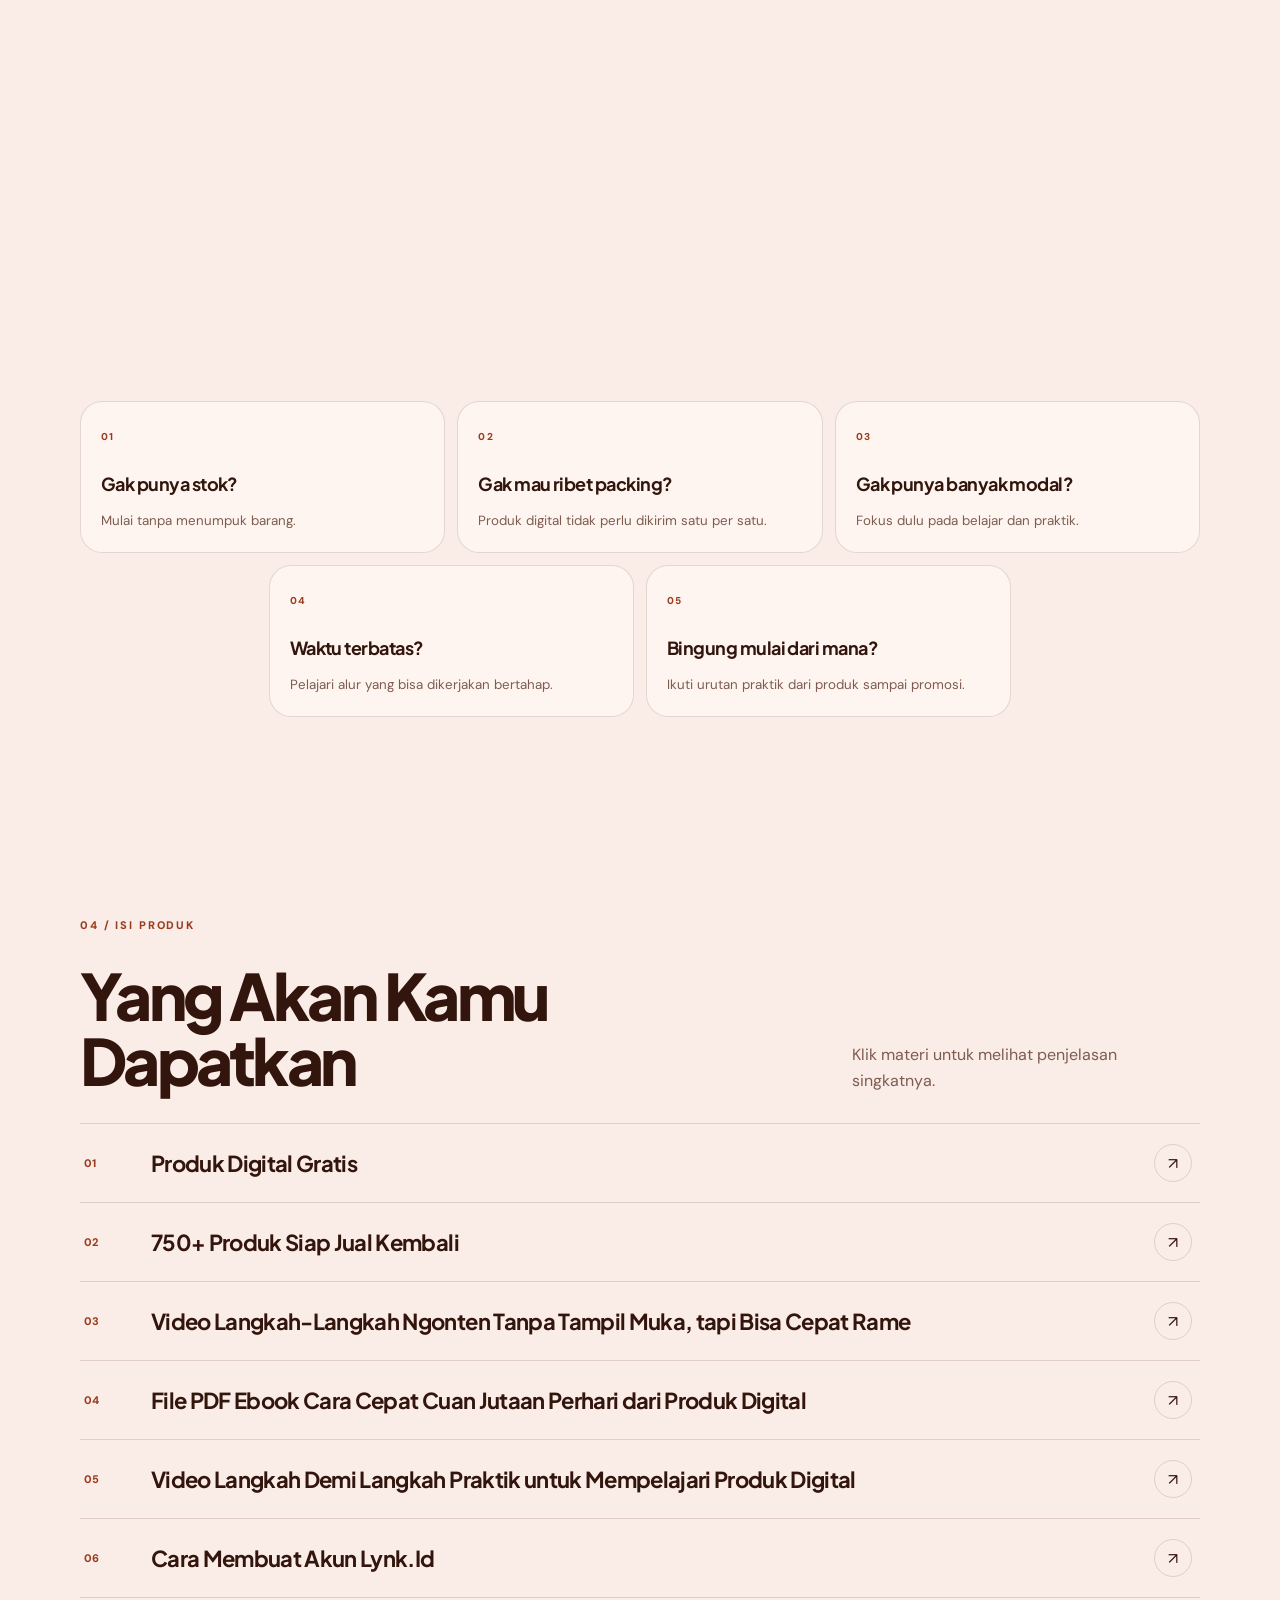
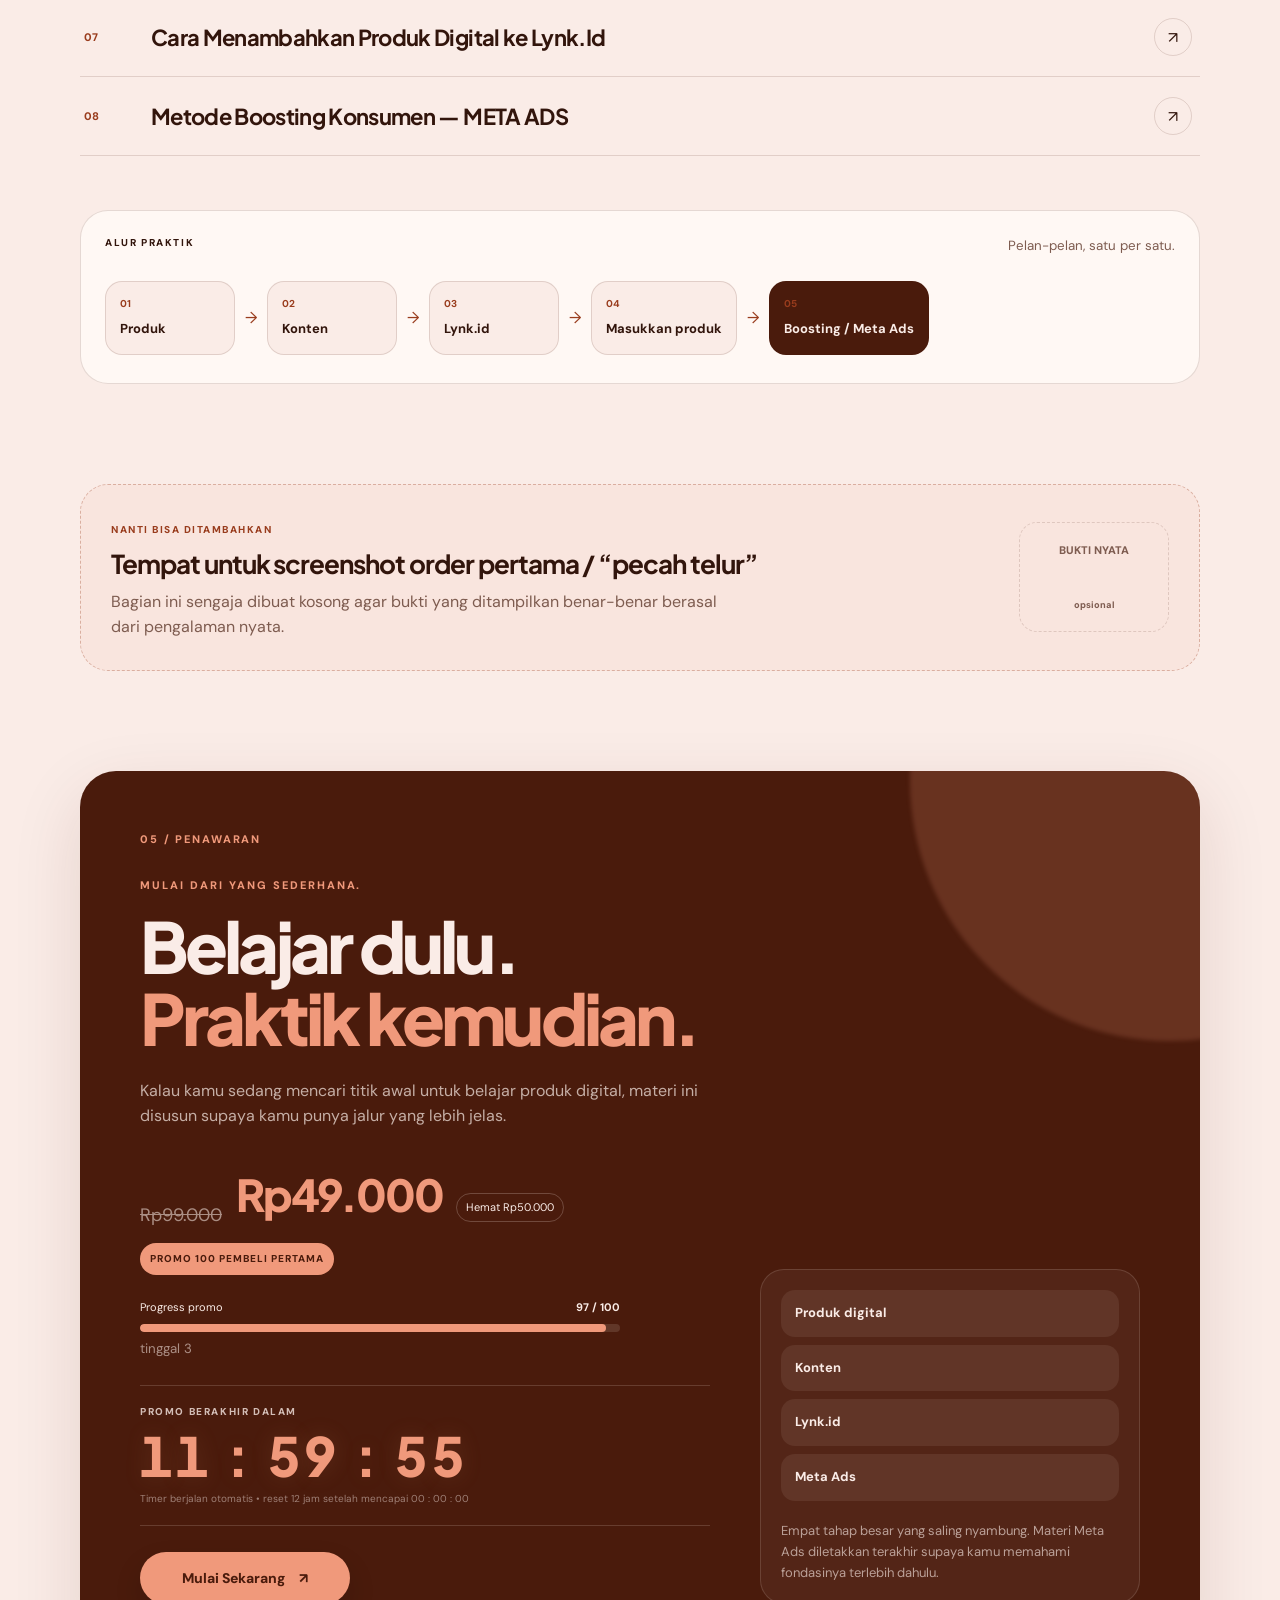
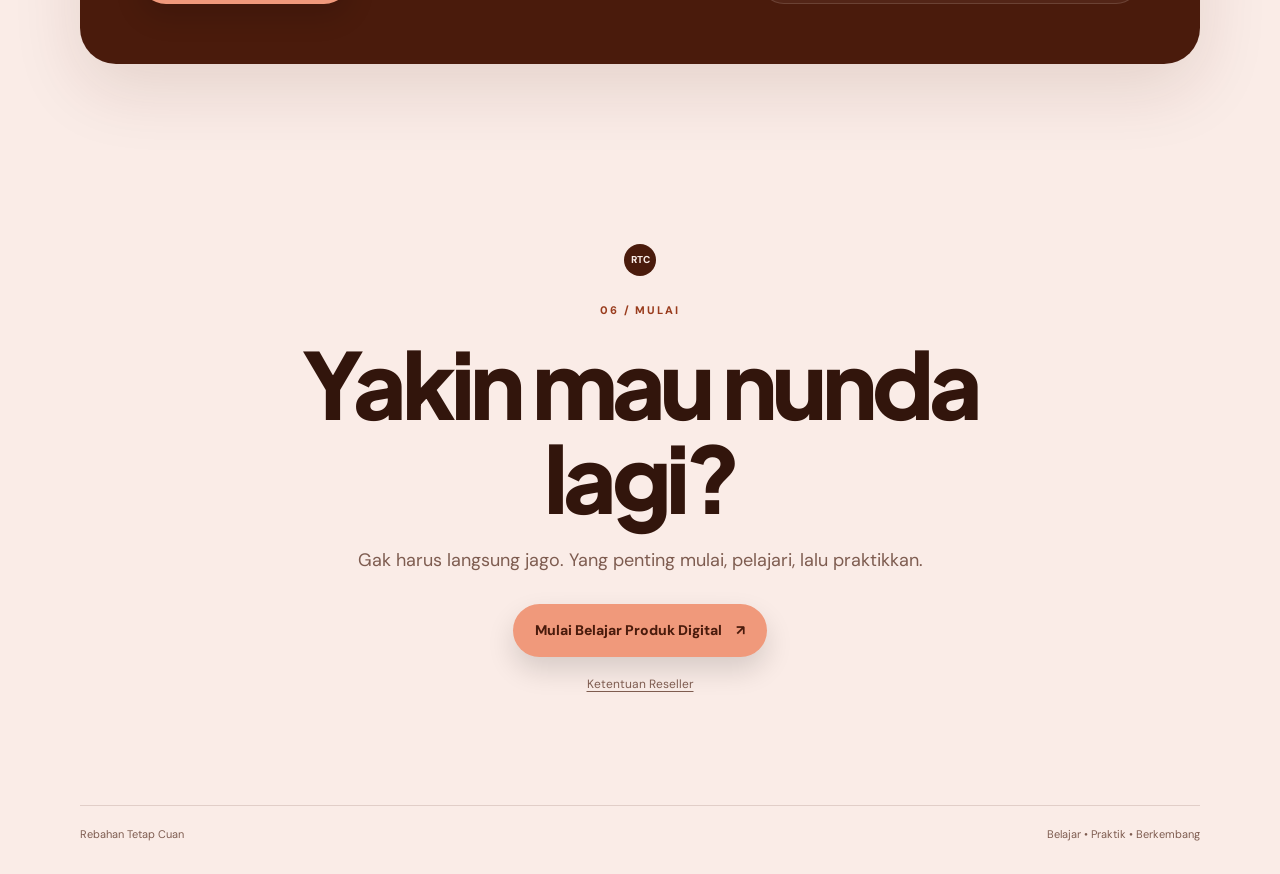
==== commit 318e3b41: "Add files via upload" ====
--- a/index.html
+++ b/index.html
@@ -173,7 +173,7 @@
           <div class="countdown-clock" id="countdown" aria-label="Waktu promo tersisa">12 : 00 : 00</div>
           <div class="countdown-hint">Timer berjalan otomatis • reset 12 jam setelah mencapai 00 : 00 : 00</div>
         </div>
-        <a class="primary-btn" href="https://lynk.id/rebahan_tetapcuan" target="_blank" rel="noopener">Mulai Sekarang <span>↗</span></a>
+        <a class="primary-btn" href="http://lynk.id/rebahan_tetapcuan/0x36qr7xp1xx/checkout" target="_blank" rel="noopener">Mulai Sekarang <span>↗</span></a>
       </div>
       <div class="offer-side reveal">
         <div class="mini-stack">
@@ -192,7 +192,7 @@
         <p class="eyebrow">06 / MULAI</p>
         <h2>Yakin mau nunda lagi?</h2>
         <p>Gak harus langsung jago. Yang penting mulai, pelajari, lalu praktikkan.</p>
-        <a class="primary-btn" href="https://lynk.id/rebahan_tetapcuan" target="_blank" rel="noopener">Mulai Belajar Produk Digital <span>↗</span></a>
+        <a class="primary-btn" href="http://lynk.id/rebahan_tetapcuan/0x36qr7xp1xx/checkout" target="_blank" rel="noopener">Mulai Belajar Produk Digital <span>↗</span></a>
         <button class="terms-link" type="button" id="termsBtn">Ketentuan Reseller</button>
       </div>
     </section>
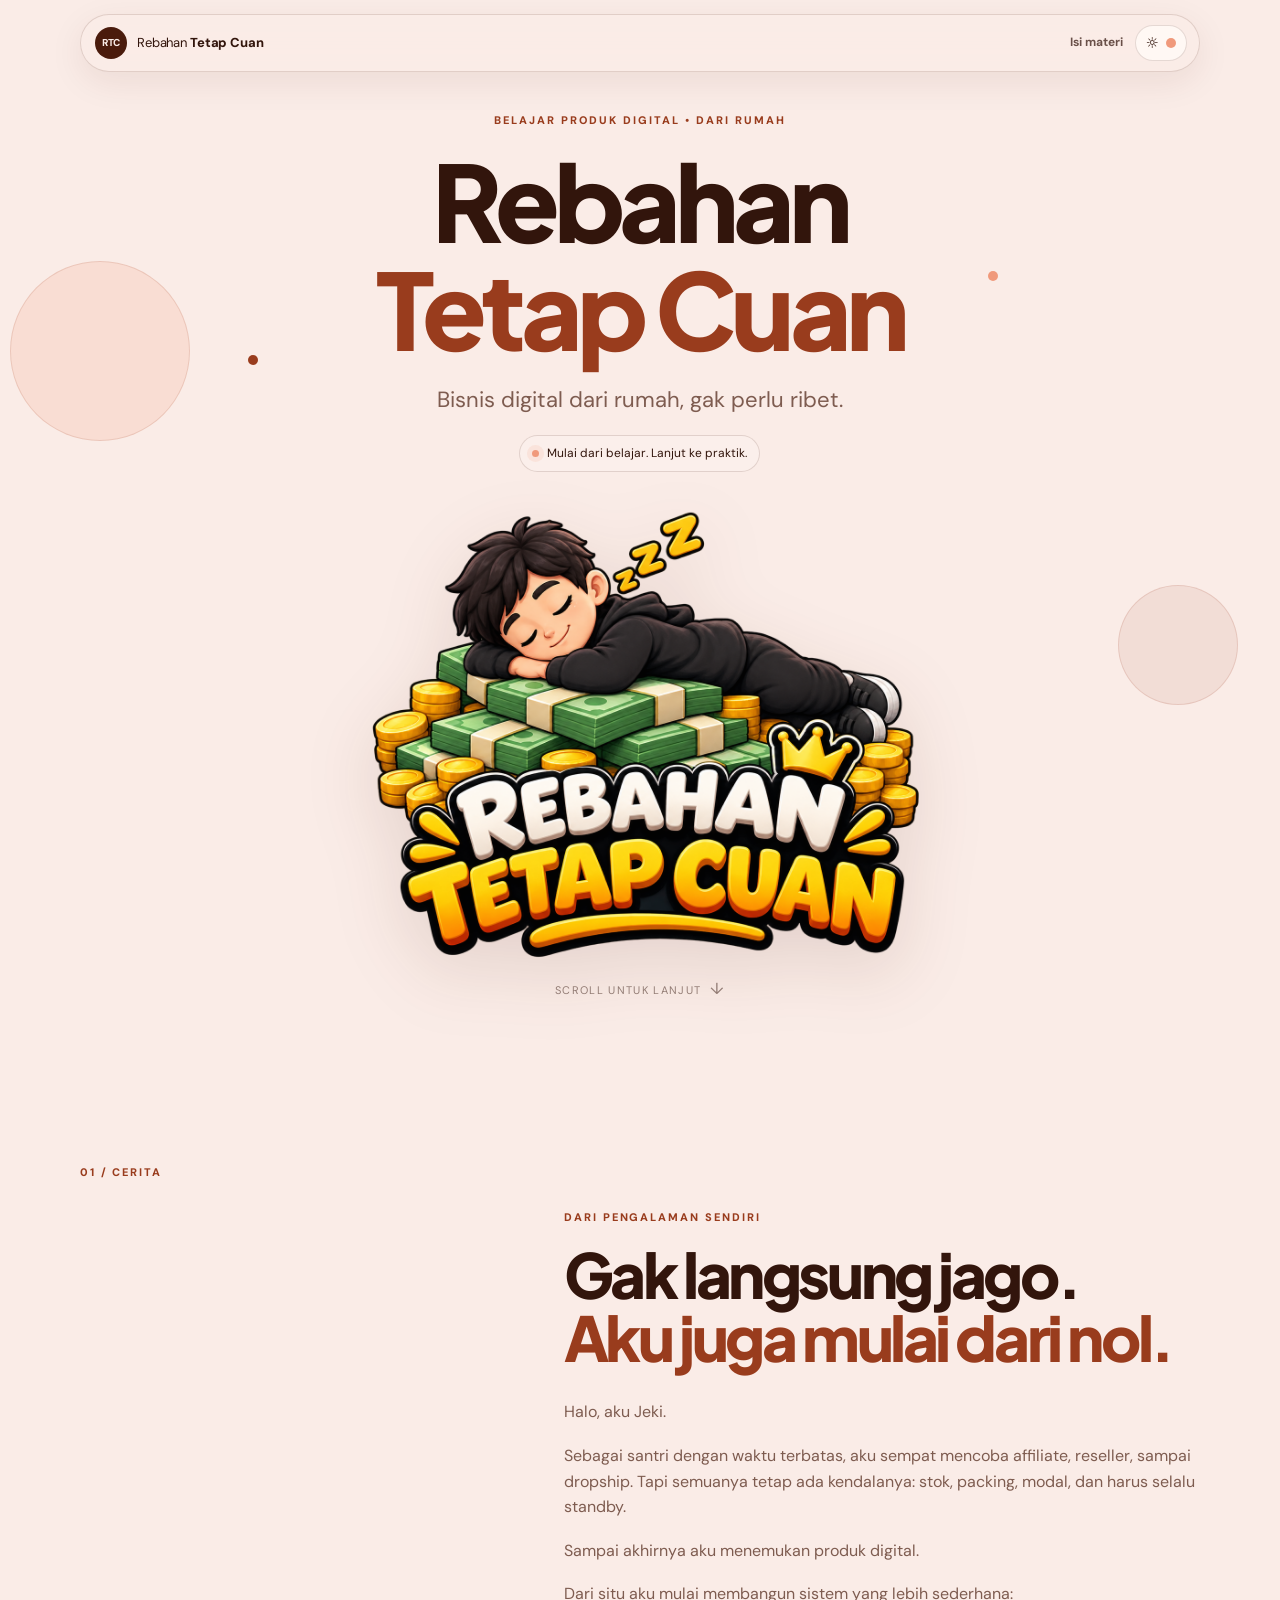
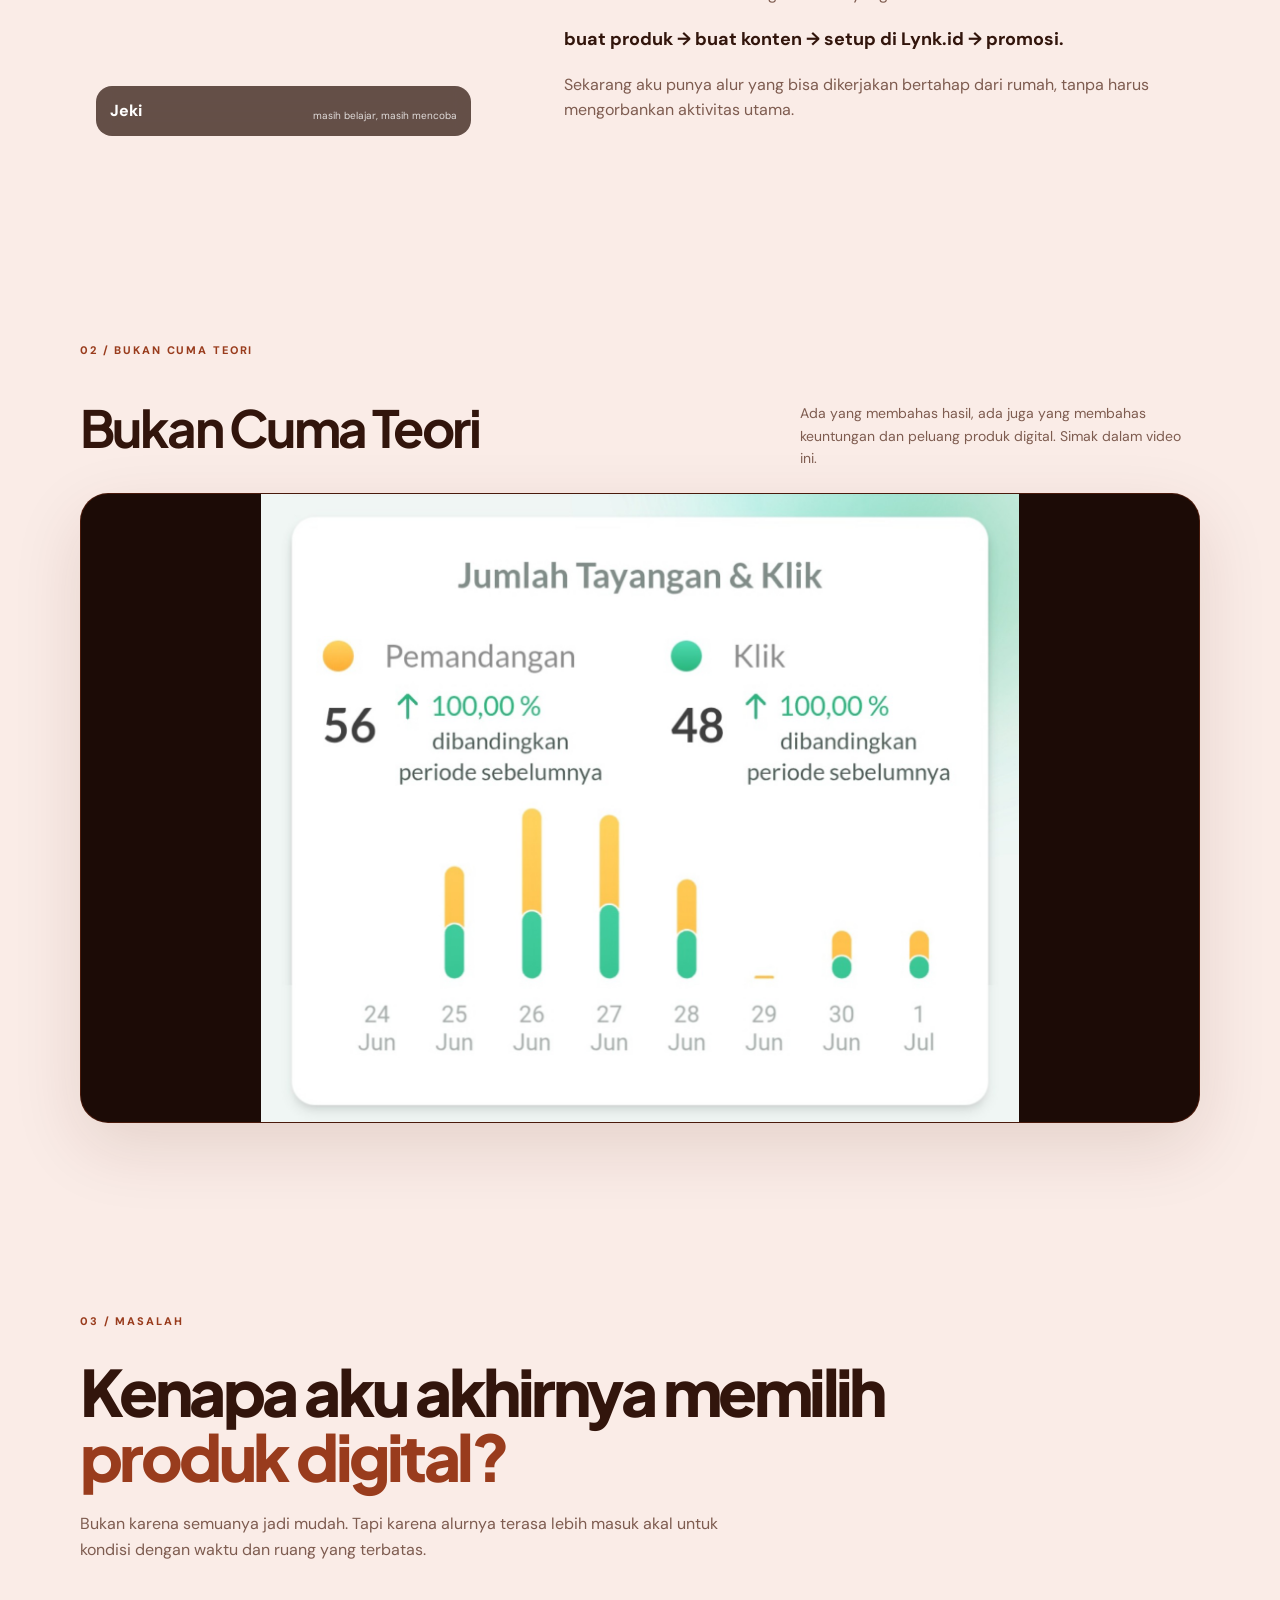
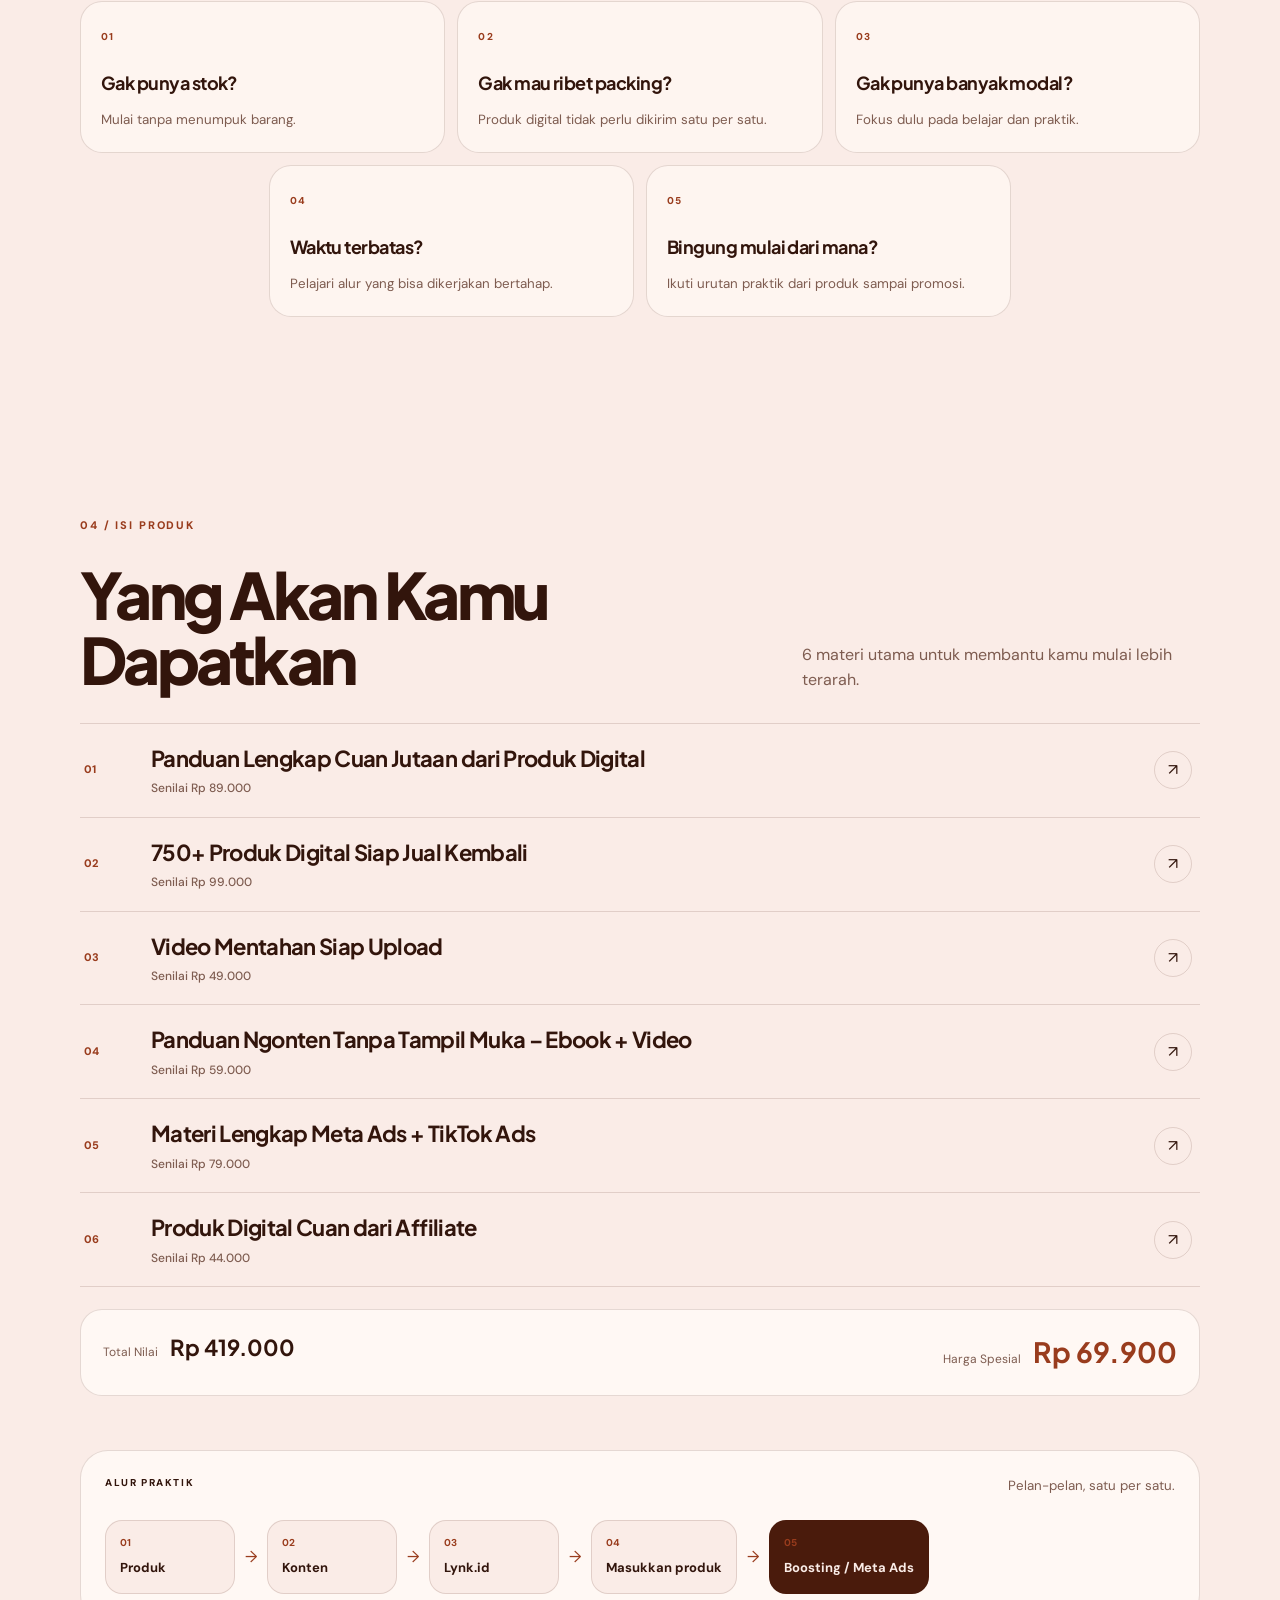
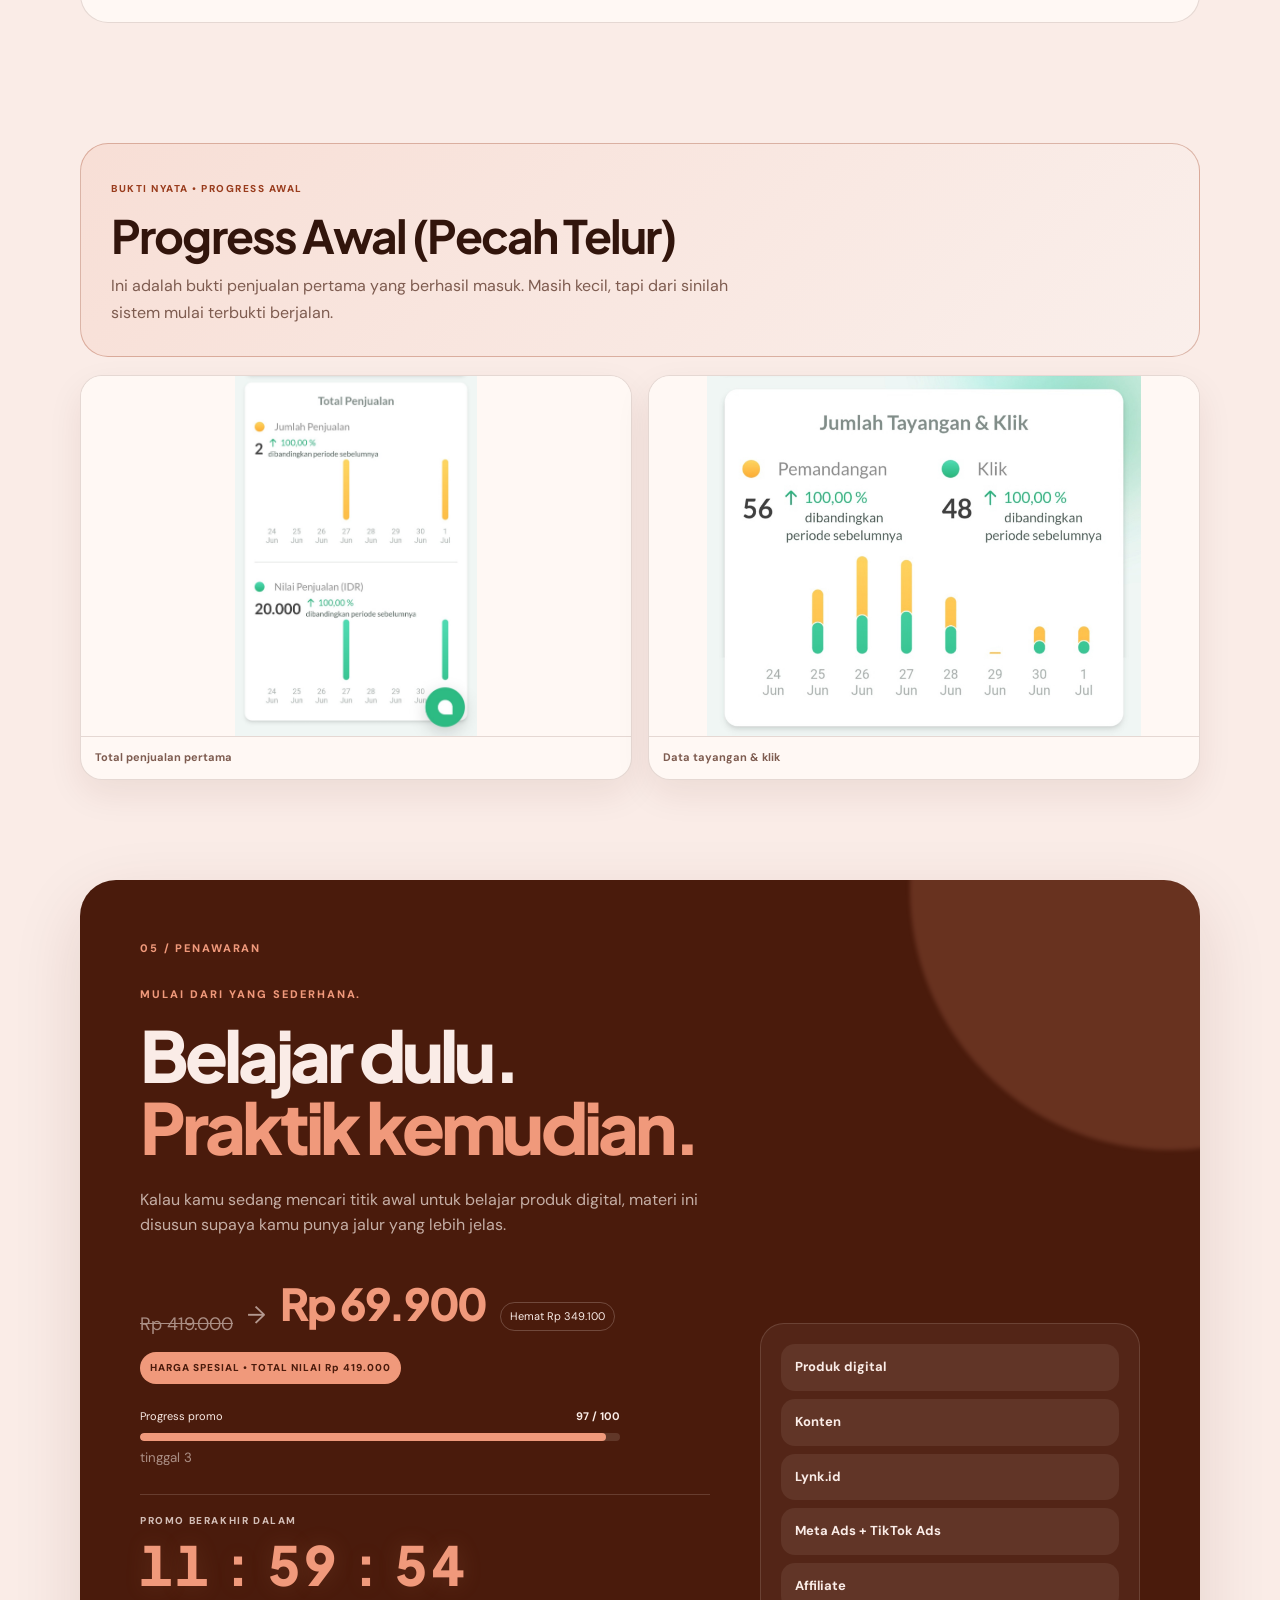
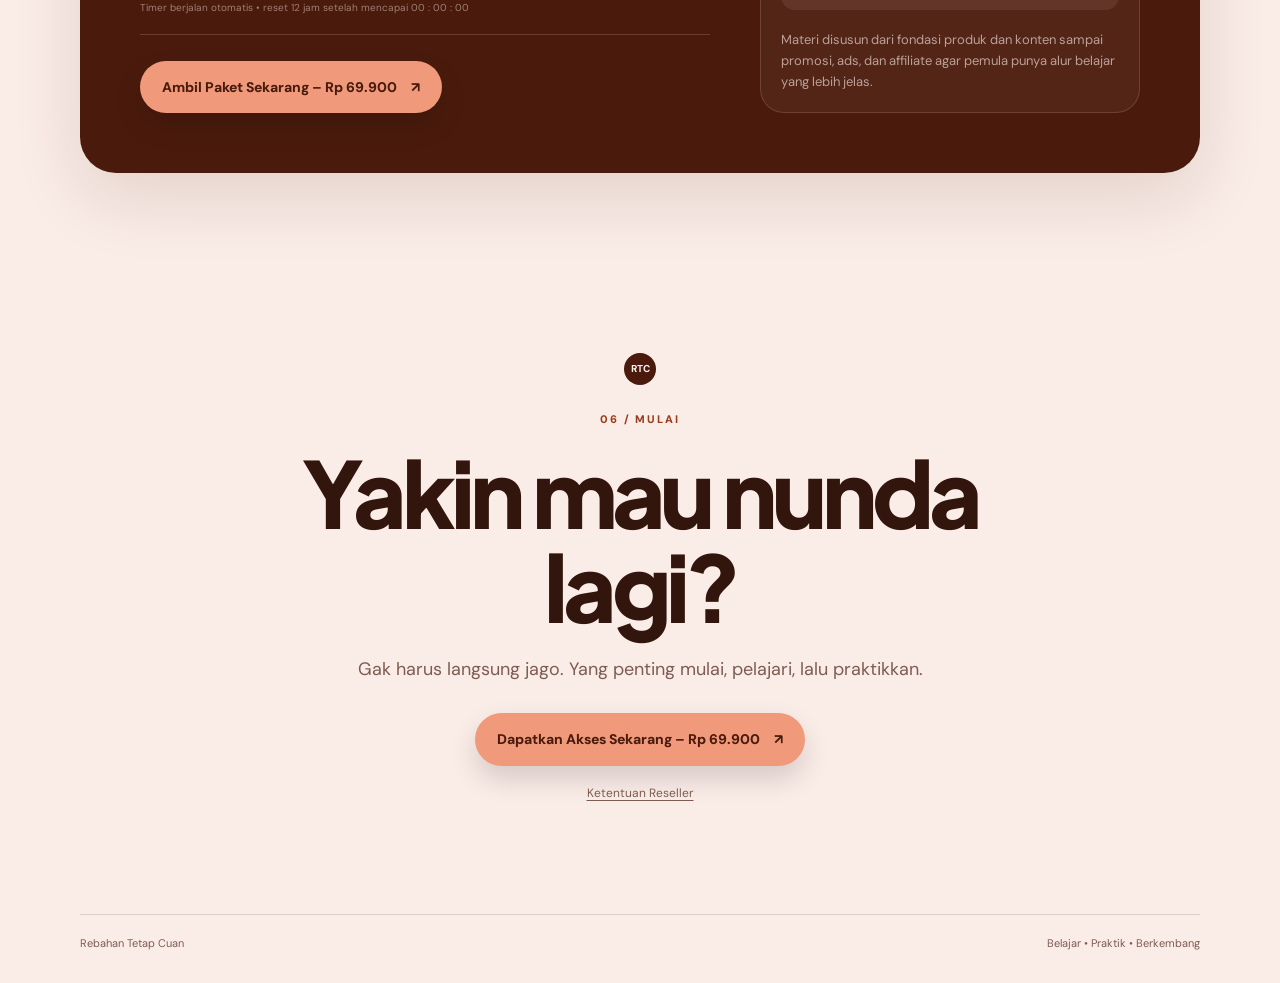
==== commit da17d1a6: "Add files via upload" ====
--- a/index.html
+++ b/index.html
@@ -59,22 +59,11 @@
           <h2>Gak langsung jago.<br><span>Aku juga mulai dari nol.</span></h2>
           <div class="story-text">
             <p>Halo, aku Jeki.</p>
-            <p>Aku juga masih pemula.</p>
-            <p>Sebagai seorang santri, waktu yang aku punya cukup terbatas. Jadi aku mencari cara supaya tetap bisa belajar dan mencoba menghasilkan sesuatu dari rumah tanpa harus mengorbankan aktivitas utama.</p>
-            <p>Sebelum mengenal produk digital, aku sempat mencoba beberapa cara seperti affiliate, reseller, dropship, sampai jualan secara offline.</p>
-            <p>Tapi ternyata masing-masing punya tantangan.</p>
-            <div class="story-points">
-              <span>Ada yang membutuhkan stok.</span>
-              <span>Ada yang harus mengurus pengiriman.</span>
-              <span>Ada yang membutuhkan modal.</span>
-              <span>Ada juga yang mengharuskan kita selalu standby.</span>
-            </div>
-            <p>Sampai akhirnya aku mengenal produk digital.</p>
-            <p>Dari situ aku mulai melihat bahwa ada cara yang lebih sederhana untuk memulai.</p>
-            <p class="highlight-line">Tidak perlu menyimpan barang. Tidak perlu packing. Tidak perlu mengirim barang satu per satu.</p>
-            <p>Bukan berarti langsung sukses.</p>
-            <p>Aku juga masih belajar.</p>
-            <p>Tapi setidaknya sekarang aku punya sesuatu yang bisa dipelajari dan dikembangkan dari rumah, dengan waktu yang lebih fleksibel.</p>
+            <p>Sebagai santri dengan waktu terbatas, aku sempat mencoba affiliate, reseller, sampai dropship. Tapi semuanya tetap ada kendalanya: stok, packing, modal, dan harus selalu standby.</p>
+            <p>Sampai akhirnya aku menemukan produk digital.</p>
+            <p>Dari situ aku mulai membangun sistem yang lebih sederhana:</p>
+            <p class="highlight-line process-line">buat produk → buat konten → setup di Lynk.id → promosi.</p>
+            <p>Sekarang aku punya alur yang bisa dikerjakan bertahap dari rumah, tanpa harus mengorbankan aktivitas utama.</p>
           </div>
         </div>
       </div>
@@ -83,17 +72,16 @@
     <section class="video-section section-shell">
       <div class="video-heading reveal">
         <div>
-          <div class="section-kicker">02 / PENGALAMAN</div>
-          <h2>Cerita & pengalaman</h2>
-        </div>
-        <p>Video ini sementara placeholder. Nanti bisa diganti dengan testimonial, YouTube, Drive, atau video sendiri.</p>
+          <div class="section-kicker">02 / BUKAN CUMA TEORI</div>
+          <h2>Bukan Cuma Teori</h2>
+        </div>
+        <p>Ada yang membahas hasil, ada juga yang membahas keuntungan dan peluang produk digital. Simak dalam video ini.</p>
       </div>
       <div class="video-frame reveal" id="videoFrame">
-        <div class="video-placeholder">
-          <button class="play-button" type="button" id="playPlaceholder" aria-label="Putar video placeholder">▶</button>
-          <span>VIDEO PLACEHOLDER</span>
-          <small>16 : 9 • siap diganti</small>
-        </div>
+        <video class="main-video" controls playsinline preload="metadata" poster="1000077967.jpg">
+          <source src="1000077810.mp4" type="video/mp4">
+          Browser kamu tidak mendukung pemutar video.
+        </video>
       </div>
     </section>
 
@@ -116,9 +104,13 @@
       <div class="section-kicker reveal">04 / ISI PRODUK</div>
       <div class="materials-heading reveal">
         <h2>Yang Akan Kamu Dapatkan</h2>
-        <p>Klik materi untuk melihat penjelasan singkatnya.</p>
+        <p>6 materi utama untuk membantu kamu mulai lebih terarah.</p>
       </div>
       <div class="material-list" id="materialList"></div>
+      <div class="value-summary reveal">
+        <div><span>Total Nilai</span><strong>Rp 419.000</strong></div>
+        <div><span>Harga Spesial</span><strong>Rp 69.900</strong></div>
+      </div>
 
       <div class="journey reveal">
         <div class="journey-head">
@@ -139,14 +131,24 @@
       </div>
     </section>
 
-    <section class="proof-slot section-shell reveal">
-      <div class="proof-card">
-        <div>
-          <span class="proof-label">NANTI BISA DITAMBAHKAN</span>
-          <h3>Tempat untuk screenshot order pertama / “pecah telur”</h3>
-          <p>Bagian ini sengaja dibuat kosong agar bukti yang ditampilkan benar-benar berasal dari pengalaman nyata.</p>
-        </div>
-        <div class="proof-placeholder">BUKTI NYATA<br><small>opsional</small></div>
+    <section class="proof-slot section-shell reveal" id="bukti">
+      <div class="proof-card proof-card-main">
+        <div class="proof-copy">
+          <span class="proof-label">BUKTI NYATA • PROGRESS AWAL</span>
+          <h3>Progress Awal (Pecah Telur)</h3>
+          <p>Ini adalah bukti penjualan pertama yang berhasil masuk. Masih kecil, tapi dari sinilah sistem mulai terbukti berjalan.</p>
+        </div>
+      </div>
+
+      <div class="proof-gallery">
+        <figure class="proof-media">
+          <img src="1000077966.jpg" alt="Bukti total penjualan dan nilai penjualan" loading="lazy">
+          <figcaption>Total penjualan pertama</figcaption>
+        </figure>
+        <figure class="proof-media">
+          <img src="1000077967.jpg" alt="Bukti jumlah tayangan dan klik" loading="lazy">
+          <figcaption>Data tayangan &amp; klik</figcaption>
+        </figure>
       </div>
     </section>
 
@@ -158,11 +160,12 @@
         <h2>Belajar dulu.<br><span>Praktik kemudian.</span></h2>
         <p>Kalau kamu sedang mencari titik awal untuk belajar produk digital, materi ini disusun supaya kamu punya jalur yang lebih jelas.</p>
         <div class="price-row">
-          <span class="old-price">Rp99.000</span>
-          <span class="promo-price">Rp49.000</span>
-          <span class="save">Hemat Rp50.000</span>
-        </div>
-        <div class="promo-badge">PROMO 100 PEMBELI PERTAMA</div>
+          <span class="old-price"><del>Rp 419.000</del></span>
+          <span class="price-arrow">→</span>
+          <span class="promo-price">Rp 69.900</span>
+          <span class="save">Hemat Rp 349.100</span>
+        </div>
+        <div class="promo-badge">HARGA SPESIAL • TOTAL NILAI Rp 419.000</div>
         <div class="progress-wrap">
           <div class="progress-meta"><span>Progress promo</span><b>97 / 100</b></div>
           <div class="progress"><span></span></div>
@@ -173,16 +176,17 @@
           <div class="countdown-clock" id="countdown" aria-label="Waktu promo tersisa">12 : 00 : 00</div>
           <div class="countdown-hint">Timer berjalan otomatis • reset 12 jam setelah mencapai 00 : 00 : 00</div>
         </div>
-        <a class="primary-btn" href="http://lynk.id/rebahan_tetapcuan/0x36qr7xp1xx/checkout" target="_blank" rel="noopener">Mulai Sekarang <span>↗</span></a>
+        <a class="primary-btn" href="http://lynk.id/rebahan_tetapcuan/0x36qr7xp1xx/checkout" target="_blank" rel="noopener">Ambil Paket Sekarang – Rp 69.900 <span>↗</span></a>
       </div>
       <div class="offer-side reveal">
         <div class="mini-stack">
           <span>Produk digital</span>
           <span>Konten</span>
           <span>Lynk.id</span>
-          <span>Meta Ads</span>
-        </div>
-        <p>Empat tahap besar yang saling nyambung. Materi Meta Ads diletakkan terakhir supaya kamu memahami fondasinya terlebih dahulu.</p>
+          <span>Meta Ads + TikTok Ads</span>
+          <span>Affiliate</span>
+        </div>
+        <p>Materi disusun dari fondasi produk dan konten sampai promosi, ads, dan affiliate agar pemula punya alur belajar yang lebih jelas.</p>
       </div>
     </section>
 
@@ -192,7 +196,7 @@
         <p class="eyebrow">06 / MULAI</p>
         <h2>Yakin mau nunda lagi?</h2>
         <p>Gak harus langsung jago. Yang penting mulai, pelajari, lalu praktikkan.</p>
-        <a class="primary-btn" href="http://lynk.id/rebahan_tetapcuan/0x36qr7xp1xx/checkout" target="_blank" rel="noopener">Mulai Belajar Produk Digital <span>↗</span></a>
+        <a class="primary-btn" href="http://lynk.id/rebahan_tetapcuan/0x36qr7xp1xx/checkout" target="_blank" rel="noopener">Dapatkan Akses Sekarang – Rp 69.900 <span>↗</span></a>
         <button class="terms-link" type="button" id="termsBtn">Ketentuan Reseller</button>
       </div>
     </section>
--- a/style.css
+++ b/style.css
@@ -125,7 +125,8 @@
   text-align:left;background:none;border:0;border-bottom:1px solid var(--line);padding:20px 4px;color:var(--ink);cursor:pointer
 }
 .material-item .num{font-size:11px;color:var(--brown-2);font-weight:800}
-.material-item strong{font-family:"Plus Jakarta Sans";font-size:clamp(17px,2.5vw,22px);letter-spacing:-.03em}
+.material-item strong{font-family:"Plus Jakarta Sans";font-size:clamp(17px,2.5vw,22px);letter-spacing:-.03em;display:block;line-height:1.35}
+.material-main small{display:block;margin-top:7px;color:var(--muted);font-size:12px;font-weight:500;line-height:1.35}
 .material-item .arrow{width:38px;height:38px;border:1px solid var(--line);border-radius:50%;display:grid;place-items:center;transition:.25s}
 .material-item:hover .arrow{background:var(--brown);color:var(--cream);transform:rotate(6deg)}
 .journey{margin-top:54px;padding:24px;border:1px solid var(--line);border-radius:var(--radius);background:var(--paper)}
@@ -153,6 +154,7 @@
   .problem-grid{display:grid;grid-template-columns:1fr}.problem-card,.problem-card:nth-child(4),.problem-card:nth-child(5){grid-column:auto;min-height:130px}
   .material-item{grid-template-columns:36px 1fr 36px;padding:17px 0}.material-item strong{font-size:16px}.journey{padding:18px}.journey-head{display:block}.journey-head small{display:block;margin-top:4px}.journey-flow{padding-bottom:8px}
   .proof-card{display:block;padding:22px}.proof-placeholder{margin-top:20px;min-width:0;width:100%}
+  .proof-card-main h3{font-size:clamp(27px,8vw,38px)}.proof-copy p{font-size:14px;line-height:1.65}
   .offer{border-radius:26px;padding:30px 22px;margin-bottom:60px;display:block}.offer h2{font-size:clamp(42px,12vw,64px)}.promo-price{font-size:38px}.countdown{display:block}.countdown-clock{margin-top:8px;font-size:clamp(32px,10vw,48px)}.offer .primary-btn{width:100%}.offer-side{margin-top:30px}
   .closing{padding:50px 0 80px}.closing h2{font-size:clamp(46px,14vw,70px)}.closing>div>p:not(.eyebrow){font-size:16px}.closing .primary-btn{width:100%}.footer{display:block;text-align:center}.footer span{display:block}.footer span+span{margin-top:6px}
   .modal{padding:28px 22px}.modal h3{font-size:25px}
@@ -160,3 +162,28 @@
 @media (prefers-reduced-motion:reduce){
   html{scroll-behavior:auto}.hero-art{animation:none}.reveal{transition:none}.primary-btn,.problem-card,.material-item .arrow{transition:none}
 }
+
+/* Conversion-focused additions: keep the original visual language intact. */
+.story-process{grid-template-columns:repeat(4,1fr);margin:20px 0 24px}
+.story-process span{border-left:2px solid var(--peach);padding:10px 0 10px 12px;font-size:14px;font-weight:700;text-transform:lowercase}
+.main-video{display:block;width:100%;height:100%;object-fit:contain;background:#1c0b06}
+.proof-slot{padding-top:20px}
+.proof-card-main{border-style:solid;border-width:1px;background:linear-gradient(135deg,rgba(240,153,123,.16),rgba(255,255,255,.16));align-items:center}
+.proof-card-main h3{font-size:clamp(30px,4vw,46px);margin:10px 0 12px}
+.proof-copy p{font-size:16px;line-height:1.7}
+.proof-gallery{display:grid;grid-template-columns:repeat(2,minmax(0,1fr));gap:16px;margin-top:18px}
+.proof-media{margin:0;border-radius:22px;overflow:hidden;border:1px solid var(--line);background:var(--paper);box-shadow:0 14px 35px rgba(74,27,12,.08)}
+.proof-media img,.proof-media video{display:block;width:100%;height:360px;object-fit:contain;background:var(--paper)}
+.proof-media-large img{height:430px}
+.proof-video-card video{object-fit:contain;background:#1c0b06}
+.proof-media figcaption{padding:12px 14px;font-size:11px;font-weight:700;color:var(--muted);border-top:1px solid var(--line)}
+.value-summary{margin-top:22px;display:flex;justify-content:space-between;gap:14px;padding:20px 22px;border:1px solid var(--line);border-radius:22px;background:var(--paper)}
+.value-summary div{display:flex;align-items:baseline;gap:12px}.value-summary span{font-size:12px;color:var(--muted)}.value-summary strong{font-family:"Plus Jakarta Sans";font-size:22px}.value-summary div:last-child strong{color:var(--brown-2);font-size:28px}
+.price-arrow{font-size:24px;opacity:.6;margin-bottom:4px}.old-price{text-decoration:line-through}
+@media (max-width:767px){
+  .story-process{grid-template-columns:1fr 1fr}
+  .proof-gallery{grid-template-columns:repeat(2,minmax(0,1fr));gap:10px}
+  .proof-media img,.proof-media-large img{height:auto;max-height:none;aspect-ratio:1/1;object-fit:contain}
+  .value-summary{display:block}.value-summary div{justify-content:space-between}.value-summary div+div{margin-top:12px;padding-top:12px;border-top:1px solid var(--line)}
+  .price-arrow{font-size:20px}
+}
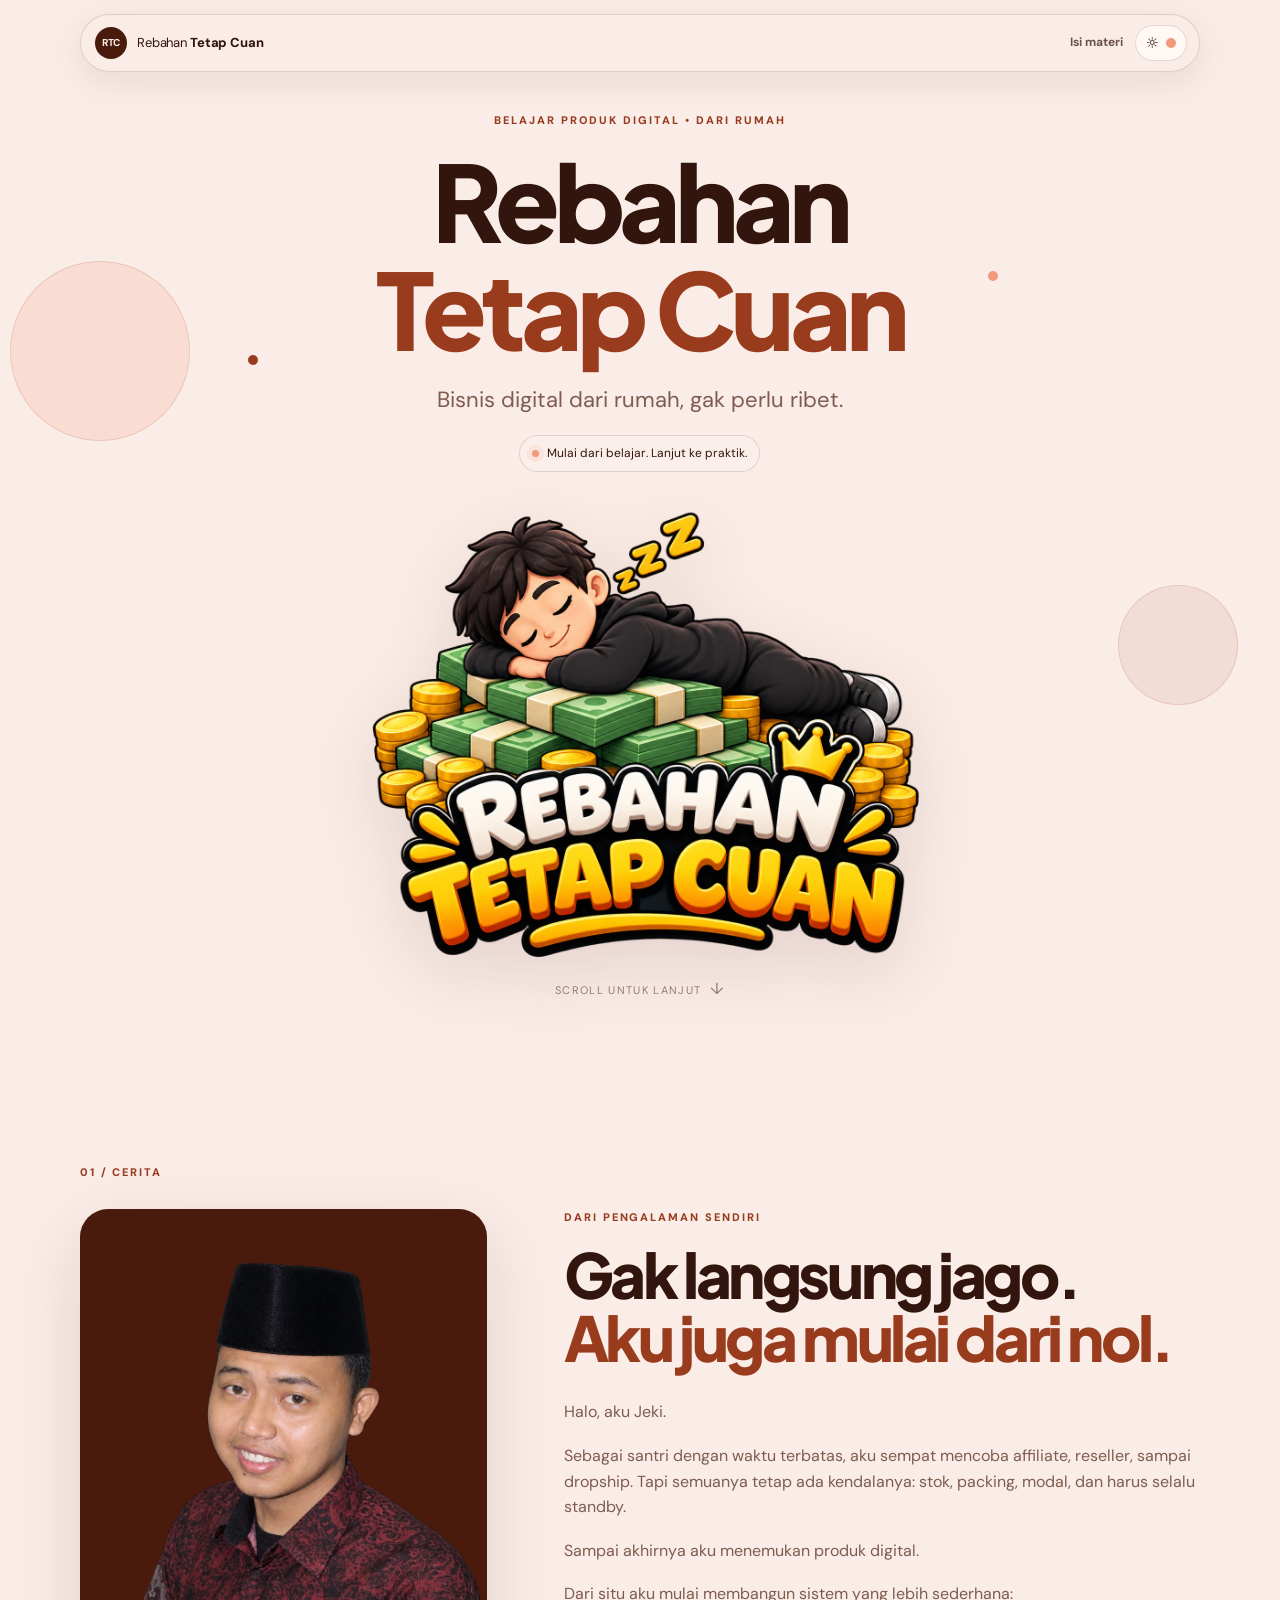
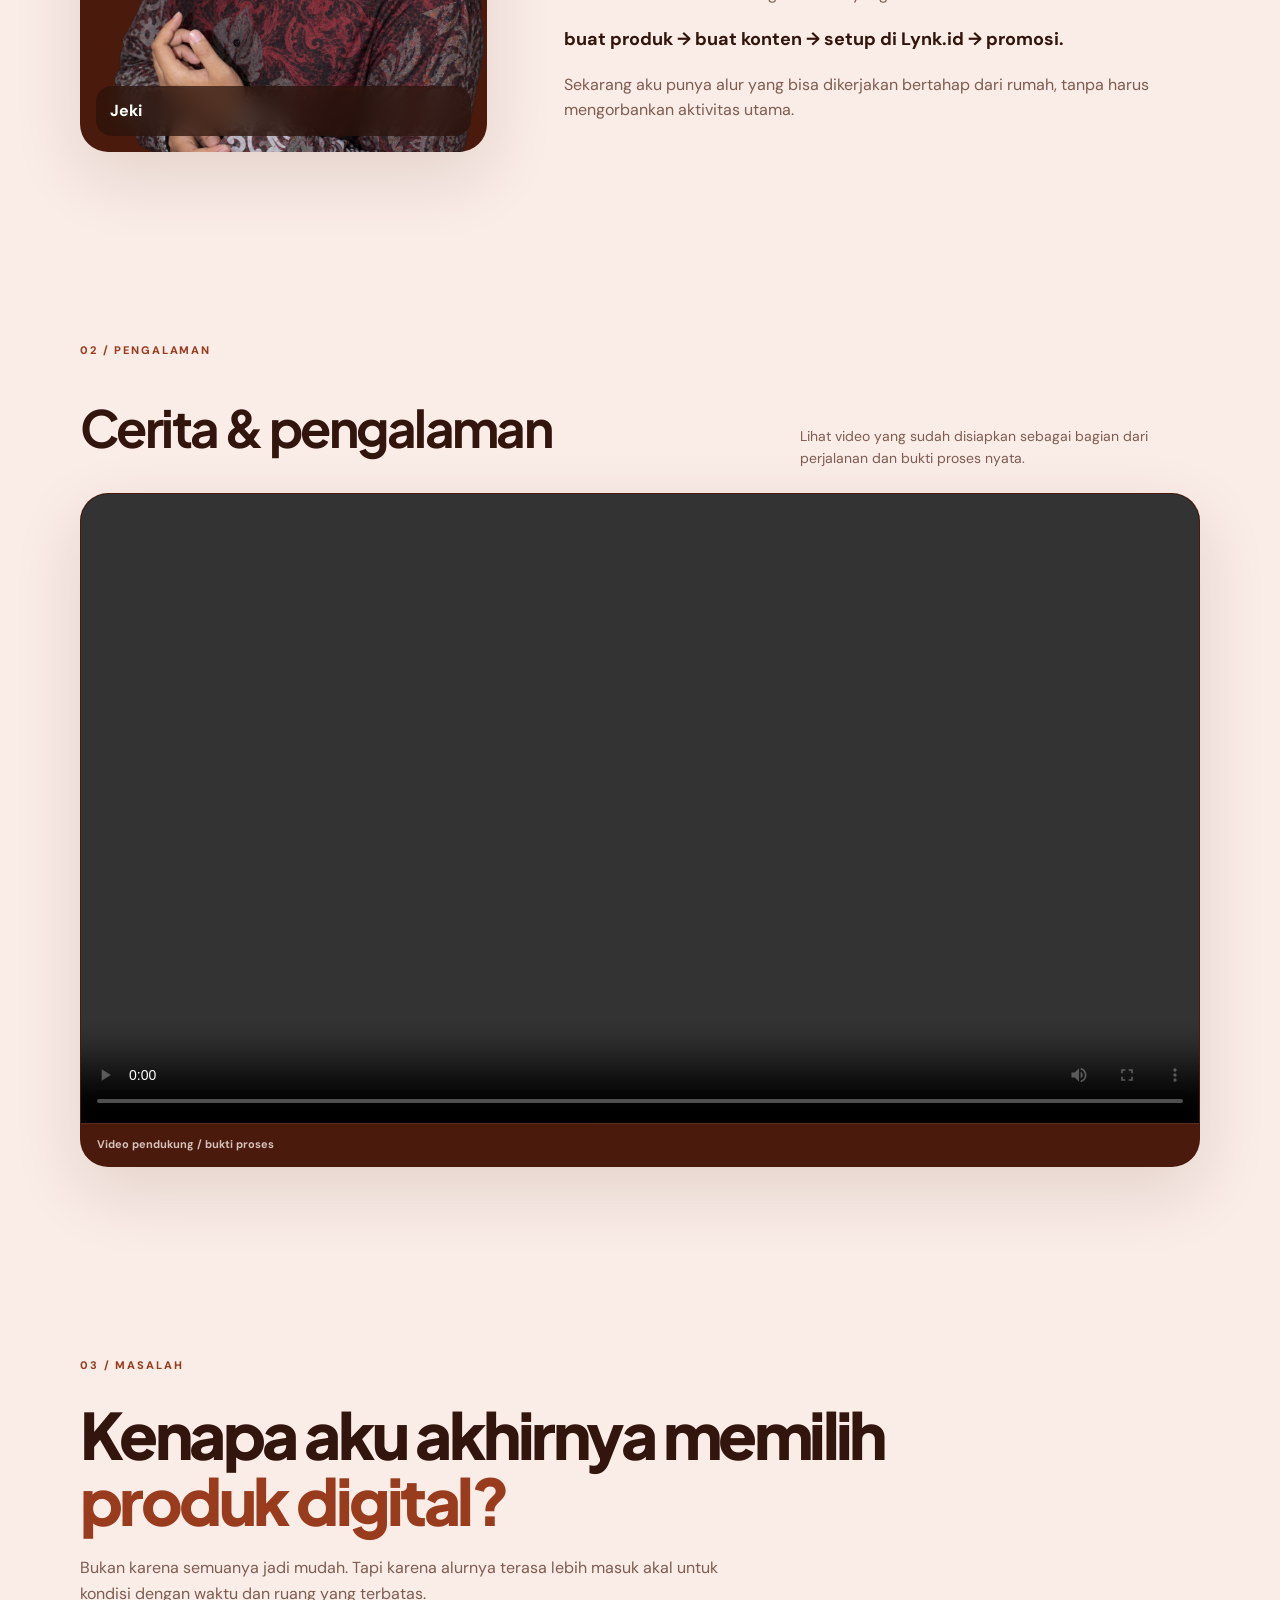
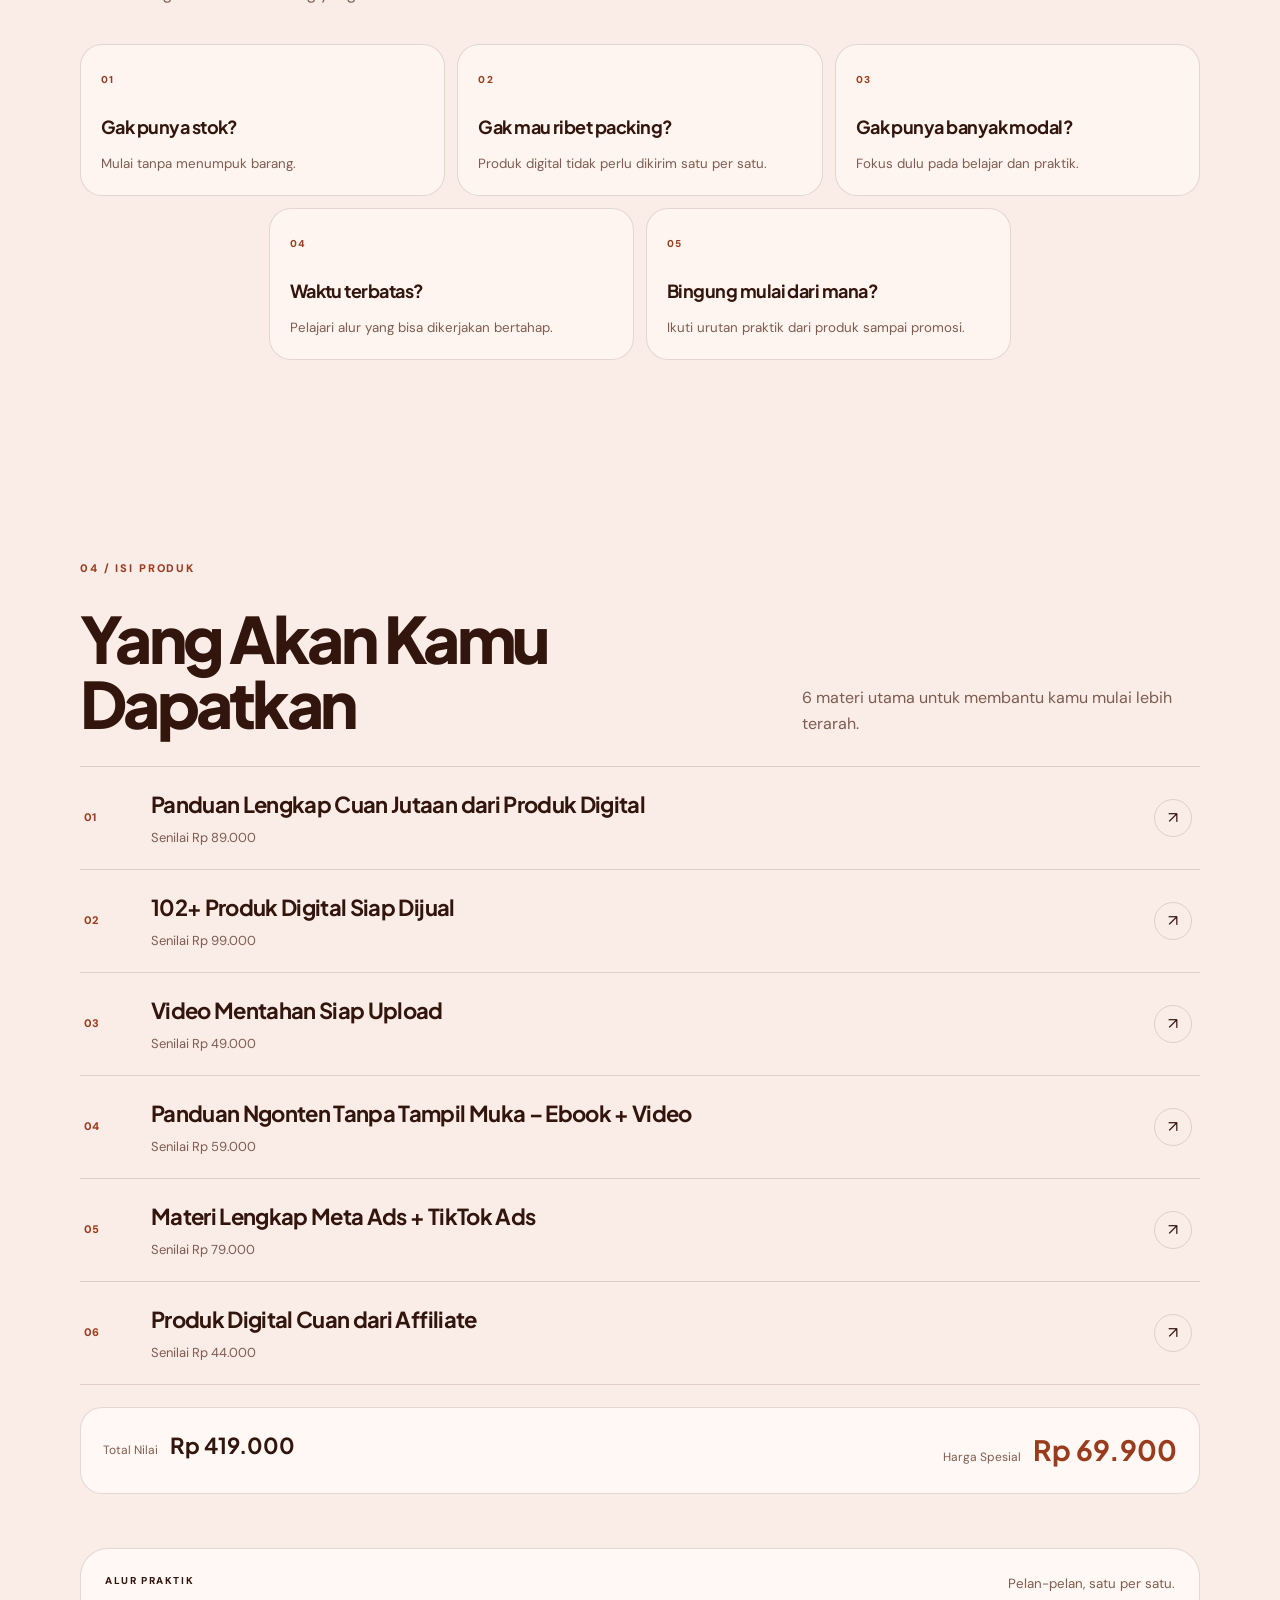
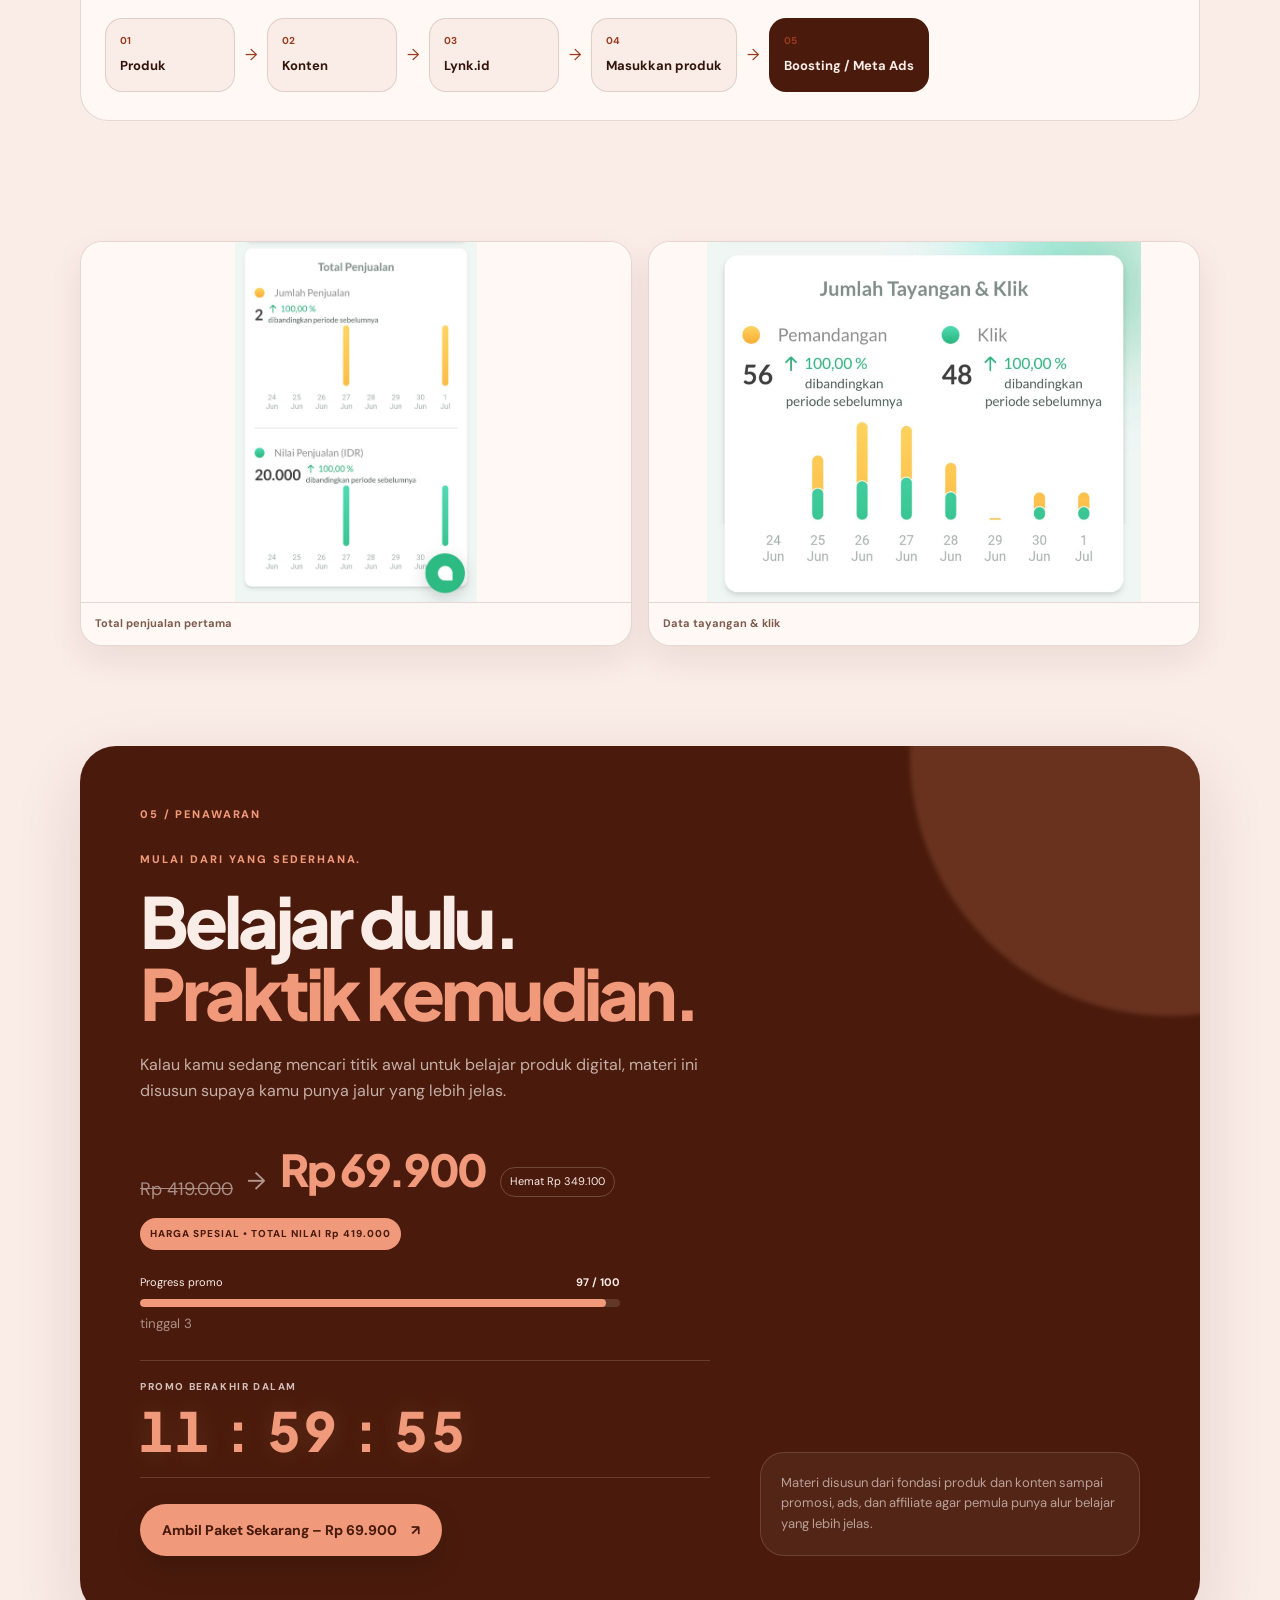
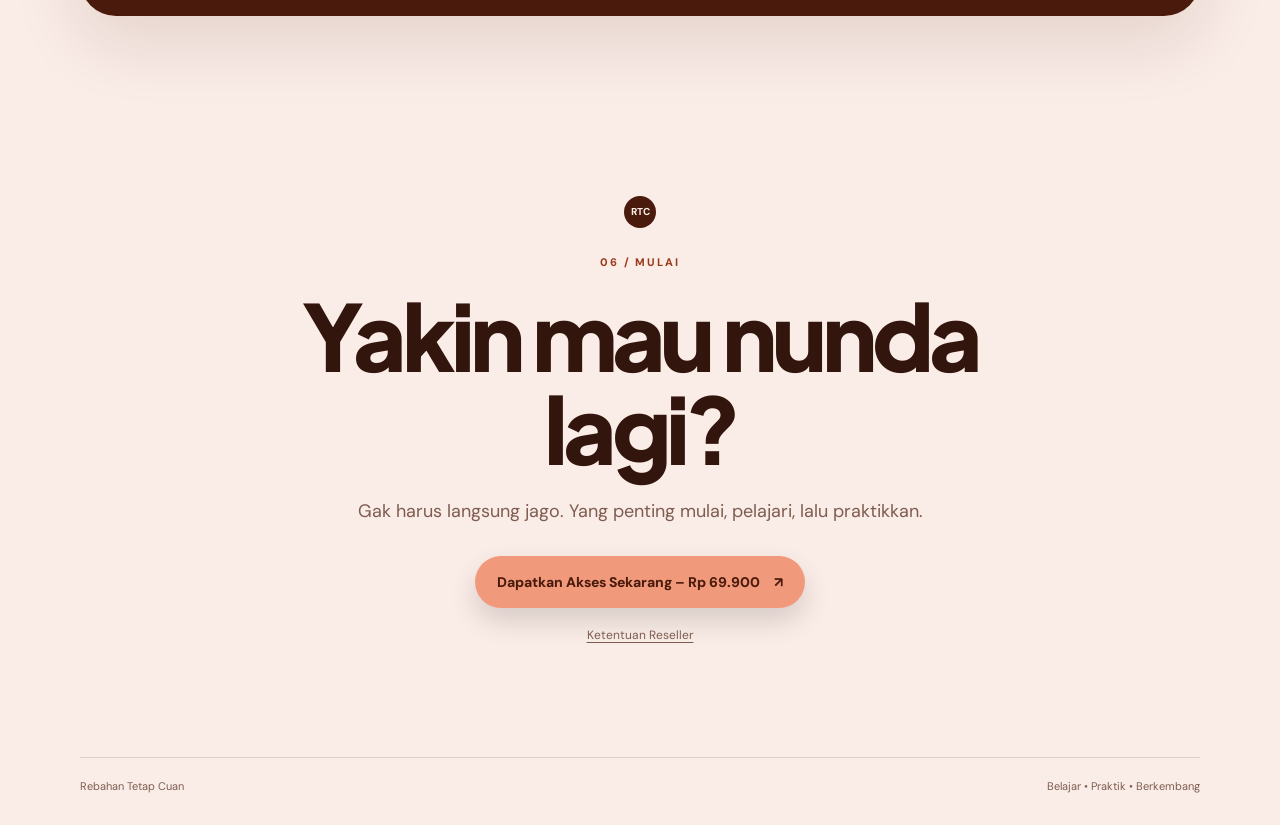
==== commit 0ef6880f: "Add files via upload" ====
--- a/index.html
+++ b/index.html
@@ -52,7 +52,7 @@
       <div class="story-grid">
         <div class="story-photo reveal">
           <img src="jeki.png" alt="Foto Jeki">
-          <div class="photo-caption"><span>Jeki</span><small>masih belajar, masih mencoba</small></div>
+          <div class="photo-caption"><span>Jeki</span></div>
         </div>
         <div class="story-copy reveal">
           <p class="eyebrow">DARI PENGALAMAN SENDIRI</p>
@@ -72,17 +72,18 @@
     <section class="video-section section-shell">
       <div class="video-heading reveal">
         <div>
-          <div class="section-kicker">02 / BUKAN CUMA TEORI</div>
-          <h2>Bukan Cuma Teori</h2>
-        </div>
-        <p>Ada yang membahas hasil, ada juga yang membahas keuntungan dan peluang produk digital. Simak dalam video ini.</p>
-      </div>
-      <div class="video-frame reveal" id="videoFrame">
-        <video class="main-video" controls playsinline preload="metadata" poster="1000077967.jpg">
+          <div class="section-kicker">02 / PENGALAMAN</div>
+          <h2>Cerita & pengalaman</h2>
+        </div>
+        <p>Lihat video yang sudah disiapkan sebagai bagian dari perjalanan dan bukti proses nyata.</p>
+      </div>
+      <figure class="video-frame reveal" id="videoFrame">
+        <video class="main-video" controls playsinline preload="metadata">
           <source src="1000077810.mp4" type="video/mp4">
           Browser kamu tidak mendukung pemutar video.
         </video>
-      </div>
+        <figcaption>Video pendukung / bukti proses</figcaption>
+      </figure>
     </section>
 
     <section class="problems section-shell">
@@ -132,15 +133,7 @@
     </section>
 
     <section class="proof-slot section-shell reveal" id="bukti">
-      <div class="proof-card proof-card-main">
-        <div class="proof-copy">
-          <span class="proof-label">BUKTI NYATA • PROGRESS AWAL</span>
-          <h3>Progress Awal (Pecah Telur)</h3>
-          <p>Ini adalah bukti penjualan pertama yang berhasil masuk. Masih kecil, tapi dari sinilah sistem mulai terbukti berjalan.</p>
-        </div>
-      </div>
-
-      <div class="proof-gallery">
+      <div class="proof-images">
         <figure class="proof-media">
           <img src="1000077966.jpg" alt="Bukti total penjualan dan nilai penjualan" loading="lazy">
           <figcaption>Total penjualan pertama</figcaption>
@@ -174,18 +167,10 @@
         <div class="countdown" aria-live="polite">
           <div class="countdown-label">PROMO BERAKHIR DALAM</div>
           <div class="countdown-clock" id="countdown" aria-label="Waktu promo tersisa">12 : 00 : 00</div>
-          <div class="countdown-hint">Timer berjalan otomatis • reset 12 jam setelah mencapai 00 : 00 : 00</div>
         </div>
         <a class="primary-btn" href="http://lynk.id/rebahan_tetapcuan/0x36qr7xp1xx/checkout" target="_blank" rel="noopener">Ambil Paket Sekarang – Rp 69.900 <span>↗</span></a>
       </div>
       <div class="offer-side reveal">
-        <div class="mini-stack">
-          <span>Produk digital</span>
-          <span>Konten</span>
-          <span>Lynk.id</span>
-          <span>Meta Ads + TikTok Ads</span>
-          <span>Affiliate</span>
-        </div>
         <p>Materi disusun dari fondasi produk dan konten sampai promosi, ads, dan affiliate agar pemula punya alur belajar yang lebih jelas.</p>
       </div>
     </section>
--- a/style.css
+++ b/style.css
@@ -98,7 +98,9 @@
 .video-heading{display:flex;justify-content:space-between;gap:40px;align-items:end;margin-bottom:24px}
 .video-heading h2{font-family:"Plus Jakarta Sans";font-size:clamp(32px,4vw,54px);letter-spacing:-.05em;margin:0}
 .video-heading p{max-width:400px;color:var(--muted);font-size:14px;margin:0}
-.video-frame{aspect-ratio:16/9;border-radius:var(--radius);overflow:hidden;border:1px solid var(--line);background:var(--brown);box-shadow:var(--shadow)}
+.video-frame{border-radius:var(--radius);overflow:hidden;border:1px solid var(--line);background:var(--brown);box-shadow:var(--shadow);margin:0}
+.video-frame video{aspect-ratio:16/9;width:100%;display:block}
+.video-frame figcaption{padding:12px 16px;font-size:11px;font-weight:700;color:var(--cream);opacity:.8;border-top:1px solid rgba(255,255,255,.12)}
 .video-placeholder{height:100%;display:grid;place-items:center;align-content:center;gap:10px;color:var(--cream);background:radial-gradient(circle at 50% 30%,rgba(240,153,123,.25),transparent 36%),var(--brown)}
 .play-button{width:76px;height:76px;border-radius:50%;border:1px solid rgba(250,236,231,.5);background:var(--peach);color:var(--brown);cursor:pointer;font-size:22px;padding-left:5px;box-shadow:0 14px 35px rgba(0,0,0,.2);transition:.25s}
 .play-button:hover{transform:scale(1.05)}
@@ -125,22 +127,23 @@
   text-align:left;background:none;border:0;border-bottom:1px solid var(--line);padding:20px 4px;color:var(--ink);cursor:pointer
 }
 .material-item .num{font-size:11px;color:var(--brown-2);font-weight:800}
-.material-item strong{font-family:"Plus Jakarta Sans";font-size:clamp(17px,2.5vw,22px);letter-spacing:-.03em;display:block;line-height:1.35}
-.material-main small{display:block;margin-top:7px;color:var(--muted);font-size:12px;font-weight:500;line-height:1.35}
+.material-item .material-main{display:flex;flex-direction:column;gap:6px}
+.material-item strong{font-family:"Plus Jakarta Sans";font-size:clamp(17px,2.5vw,22px);letter-spacing:-.03em;display:block}
+.material-item small{display:block;color:var(--muted);font-size:13px}
 .material-item .arrow{width:38px;height:38px;border:1px solid var(--line);border-radius:50%;display:grid;place-items:center;transition:.25s}
 .material-item:hover .arrow{background:var(--brown);color:var(--cream);transform:rotate(6deg)}
 .journey{margin-top:54px;padding:24px;border:1px solid var(--line);border-radius:var(--radius);background:var(--paper)}
 .journey-head{display:flex;justify-content:space-between;margin-bottom:24px}.journey-head span{font-size:10px;letter-spacing:.16em;font-weight:800}.journey-head small{color:var(--muted)}
 .journey-flow{display:flex;align-items:center;gap:10px;overflow-x:auto;padding-bottom:4px}.journey-item{min-width:130px;padding:14px;border-radius:17px;background:var(--cream);border:1px solid var(--line)}.journey-item b{font-size:10px;color:var(--brown-2);display:block}.journey-item strong{font-size:13px;display:block;margin-top:7px}.journey-item.final{background:var(--brown);color:var(--cream)}.journey-flow i{font-style:normal;color:var(--brown-2)}
-.proof-slot{padding:0 0 100px}.proof-card{display:flex;justify-content:space-between;align-items:center;gap:30px;padding:30px;border-radius:var(--radius);border:1px dashed rgba(153,60,29,.32);background:rgba(240,153,123,.08)}.proof-label{font-size:10px;letter-spacing:.15em;font-weight:800;color:var(--brown-2)}.proof-card h3{font-family:"Plus Jakarta Sans";font-size:26px;line-height:1.1;letter-spacing:-.04em;max-width:650px;margin:10px 0}.proof-card p{color:var(--muted);max-width:620px;margin:0}.proof-placeholder{min-width:150px;height:110px;border:1px dashed var(--line);border-radius:18px;display:grid;place-items:center;text-align:center;font-size:11px;font-weight:800;color:var(--muted)}
+.proof-slot{padding:0 0 100px}
 .offer{position:relative;overflow:hidden;background:var(--brown);color:var(--cream);border-radius:36px;padding:60px;margin-bottom:100px;display:grid;grid-template-columns:1.2fr .8fr;gap:50px;box-shadow:var(--shadow)}
 .offer-bg{position:absolute;width:520px;height:520px;border-radius:50%;right:-230px;top:-250px;background:rgba(240,153,123,.18);filter:blur(2px)}
 .offer .section-kicker,.offer .eyebrow{color:var(--peach)}.offer-copy{position:relative}.offer h2{font-size:clamp(42px,5.5vw,72px)}.offer h2 span{color:var(--peach)}.offer-copy>p:not(.eyebrow){color:rgba(250,236,231,.7);max-width:600px;margin:24px 0 30px}
 .price-row{display:flex;align-items:end;gap:14px;flex-wrap:wrap}.old-price{text-decoration:line-through;opacity:.55;font-size:18px}.promo-price{font-family:"Plus Jakarta Sans";font-weight:800;font-size:44px;letter-spacing:-.05em;color:var(--peach)}.save{font-size:11px;border:1px solid rgba(250,236,231,.22);border-radius:999px;padding:5px 9px;margin-bottom:7px}
 .promo-badge{display:inline-block;margin-top:14px;background:var(--peach);color:var(--brown);font-size:10px;font-weight:800;letter-spacing:.1em;padding:8px 10px;border-radius:999px}
 .progress-wrap{margin-top:24px;max-width:480px}.progress-meta{display:flex;justify-content:space-between;font-size:11px;margin-bottom:7px}.progress{height:8px;border-radius:99px;background:rgba(250,236,231,.13);overflow:hidden}.progress span{display:block;height:100%;width:97%;background:var(--peach);border-radius:inherit}.progress-wrap>small{display:block;margin-top:6px;opacity:.55}
-.countdown{margin:26px 0;padding:18px 0;border-top:1px solid rgba(250,236,231,.16);border-bottom:1px solid rgba(250,236,231,.16)}.countdown-label{font-size:10px;letter-spacing:.16em;font-weight:800;color:var(--cream);opacity:.78}.countdown-clock{font-family:"Plus Jakarta Sans",sans-serif;font-size:clamp(34px,6vw,54px);font-weight:800;line-height:1.05;letter-spacing:.08em;color:var(--peach);font-variant-numeric:tabular-nums;margin-top:7px;text-shadow:0 0 24px rgba(240,153,123,.14)}.countdown-hint{font-size:10px;color:rgba(250,236,231,.48);margin-top:7px}
-.primary-btn{display:inline-flex;justify-content:center;align-items:center;gap:14px;background:var(--peach);color:var(--brown);border:0;border-radius:999px;padding:15px 22px;font-weight:800;font-size:14px;box-shadow:0 13px 28px rgba(0,0,0,.14);transition:transform .25s,box-shadow .25s;cursor:pointer}.primary-btn:hover{transform:translateY(-2px) scale(1.01);box-shadow:0 18px 36px rgba(0,0,0,.2)}.offer .primary-btn{min-width:210px}.offer-side{position:relative;align-self:end;padding:20px;border:1px solid rgba(250,236,231,.14);border-radius:24px;background:rgba(250,236,231,.05)}.mini-stack{display:grid;gap:8px;margin-bottom:20px}.mini-stack span{padding:13px 14px;border-radius:14px;background:rgba(250,236,231,.08);font-weight:700;font-size:13px}.offer-side p{color:rgba(250,236,231,.62);font-size:13px;margin:0}
+.countdown{margin:26px 0;padding:18px 0;border-top:1px solid rgba(250,236,231,.16);border-bottom:1px solid rgba(250,236,231,.16)}.countdown-label{font-size:10px;letter-spacing:.16em;font-weight:800;color:var(--cream);opacity:.78}.countdown-clock{font-family:"Plus Jakarta Sans",sans-serif;font-size:clamp(34px,6vw,54px);font-weight:800;line-height:1.05;letter-spacing:.08em;color:var(--peach);font-variant-numeric:tabular-nums;margin-top:7px;text-shadow:0 0 24px rgba(240,153,123,.14)}
+.primary-btn{display:inline-flex;justify-content:center;align-items:center;gap:14px;background:var(--peach);color:var(--brown);border:0;border-radius:999px;padding:15px 22px;font-weight:800;font-size:14px;box-shadow:0 13px 28px rgba(0,0,0,.14);transition:transform .25s,box-shadow .25s;cursor:pointer}.primary-btn:hover{transform:translateY(-2px) scale(1.01);box-shadow:0 18px 36px rgba(0,0,0,.2)}.offer .primary-btn{min-width:210px}.offer-side{position:relative;align-self:end;padding:20px;border:1px solid rgba(250,236,231,.14);border-radius:24px;background:rgba(250,236,231,.05)}.offer-side p{color:rgba(250,236,231,.62);font-size:13px;margin:0}
 .closing{padding:80px 0 110px;text-align:center}.closing-inner{max-width:760px;margin:auto}.closing-mark{margin:0 auto 26px}.closing h2{font-size:clamp(48px,8vw,92px)}.closing>div>p:not(.eyebrow){color:var(--muted);font-size:18px;margin:22px auto 30px}.terms-link{display:block;margin:17px auto 0;border:0;background:none;color:var(--muted);text-decoration:underline;text-underline-offset:3px;cursor:pointer;font-size:12px}
 .footer{border-top:1px solid var(--line);padding:20px 0 30px;display:flex;justify-content:space-between;color:var(--muted);font-size:11px}
 .modal-backdrop{position:fixed;inset:0;z-index:100;display:grid;place-items:center;padding:20px;background:rgba(42,18,11,.52);backdrop-filter:blur(10px);opacity:0;visibility:hidden;transition:.22s}.modal-backdrop.open{opacity:1;visibility:visible}.modal{width:min(560px,100%);background:var(--paper);color:var(--ink);border:1px solid var(--line);border-radius:28px;padding:34px;position:relative;transform:scale(.96);transition:.22s;box-shadow:0 35px 90px rgba(0,0,0,.25)}.modal-backdrop.open .modal{transform:scale(1)}.modal-close{position:absolute;right:14px;top:14px;width:38px;height:38px;border:1px solid var(--line);background:none;border-radius:50%;color:var(--ink);font-size:24px;cursor:pointer}.modal-index{font-size:10px;color:var(--brown-2);font-weight:800;letter-spacing:.14em}.modal h3{font-family:"Plus Jakarta Sans";font-size:30px;line-height:1.1;letter-spacing:-.04em;margin:12px 0}.modal p{color:var(--muted);font-size:15px}.modal-rule{height:1px;background:var(--line);margin:22px 0}.modal small{color:var(--muted);font-size:11px}
@@ -153,8 +156,6 @@
   .video-heading,.materials-heading{display:block}.video-heading p,.materials-heading p{margin-top:14px}.video-frame{border-radius:22px}
   .problem-grid{display:grid;grid-template-columns:1fr}.problem-card,.problem-card:nth-child(4),.problem-card:nth-child(5){grid-column:auto;min-height:130px}
   .material-item{grid-template-columns:36px 1fr 36px;padding:17px 0}.material-item strong{font-size:16px}.journey{padding:18px}.journey-head{display:block}.journey-head small{display:block;margin-top:4px}.journey-flow{padding-bottom:8px}
-  .proof-card{display:block;padding:22px}.proof-placeholder{margin-top:20px;min-width:0;width:100%}
-  .proof-card-main h3{font-size:clamp(27px,8vw,38px)}.proof-copy p{font-size:14px;line-height:1.65}
   .offer{border-radius:26px;padding:30px 22px;margin-bottom:60px;display:block}.offer h2{font-size:clamp(42px,12vw,64px)}.promo-price{font-size:38px}.countdown{display:block}.countdown-clock{margin-top:8px;font-size:clamp(32px,10vw,48px)}.offer .primary-btn{width:100%}.offer-side{margin-top:30px}
   .closing{padding:50px 0 80px}.closing h2{font-size:clamp(46px,14vw,70px)}.closing>div>p:not(.eyebrow){font-size:16px}.closing .primary-btn{width:100%}.footer{display:block;text-align:center}.footer span{display:block}.footer span+span{margin-top:6px}
   .modal{padding:28px 22px}.modal h3{font-size:25px}
@@ -168,22 +169,21 @@
 .story-process span{border-left:2px solid var(--peach);padding:10px 0 10px 12px;font-size:14px;font-weight:700;text-transform:lowercase}
 .main-video{display:block;width:100%;height:100%;object-fit:contain;background:#1c0b06}
 .proof-slot{padding-top:20px}
-.proof-card-main{border-style:solid;border-width:1px;background:linear-gradient(135deg,rgba(240,153,123,.16),rgba(255,255,255,.16));align-items:center}
-.proof-card-main h3{font-size:clamp(30px,4vw,46px);margin:10px 0 12px}
-.proof-copy p{font-size:16px;line-height:1.7}
-.proof-gallery{display:grid;grid-template-columns:repeat(2,minmax(0,1fr));gap:16px;margin-top:18px}
+.proof-images{display:grid;grid-template-columns:1fr 1fr;gap:16px}
 .proof-media{margin:0;border-radius:22px;overflow:hidden;border:1px solid var(--line);background:var(--paper);box-shadow:0 14px 35px rgba(74,27,12,.08)}
 .proof-media img,.proof-media video{display:block;width:100%;height:360px;object-fit:contain;background:var(--paper)}
-.proof-media-large img{height:430px}
-.proof-video-card video{object-fit:contain;background:#1c0b06}
+.proof-video-card{margin-top:16px}
+.proof-video-card video{object-fit:contain;background:#1c0b06;height:420px}
 .proof-media figcaption{padding:12px 14px;font-size:11px;font-weight:700;color:var(--muted);border-top:1px solid var(--line)}
 .value-summary{margin-top:22px;display:flex;justify-content:space-between;gap:14px;padding:20px 22px;border:1px solid var(--line);border-radius:22px;background:var(--paper)}
 .value-summary div{display:flex;align-items:baseline;gap:12px}.value-summary span{font-size:12px;color:var(--muted)}.value-summary strong{font-family:"Plus Jakarta Sans";font-size:22px}.value-summary div:last-child strong{color:var(--brown-2);font-size:28px}
 .price-arrow{font-size:24px;opacity:.6;margin-bottom:4px}.old-price{text-decoration:line-through}
 @media (max-width:767px){
   .story-process{grid-template-columns:1fr 1fr}
-  .proof-gallery{grid-template-columns:repeat(2,minmax(0,1fr));gap:10px}
-  .proof-media img,.proof-media-large img{height:auto;max-height:none;aspect-ratio:1/1;object-fit:contain}
+  .proof-images{grid-template-columns:1fr 1fr;gap:10px}
+  .proof-media img,.proof-media video{height:auto;max-height:none;aspect-ratio:3/4;object-fit:contain}
+  .proof-media figcaption{padding:8px 8px;font-size:9.5px}
+  .proof-video-card video{aspect-ratio:9/16}
   .value-summary{display:block}.value-summary div{justify-content:space-between}.value-summary div+div{margin-top:12px;padding-top:12px;border-top:1px solid var(--line)}
   .price-arrow{font-size:20px}
 }
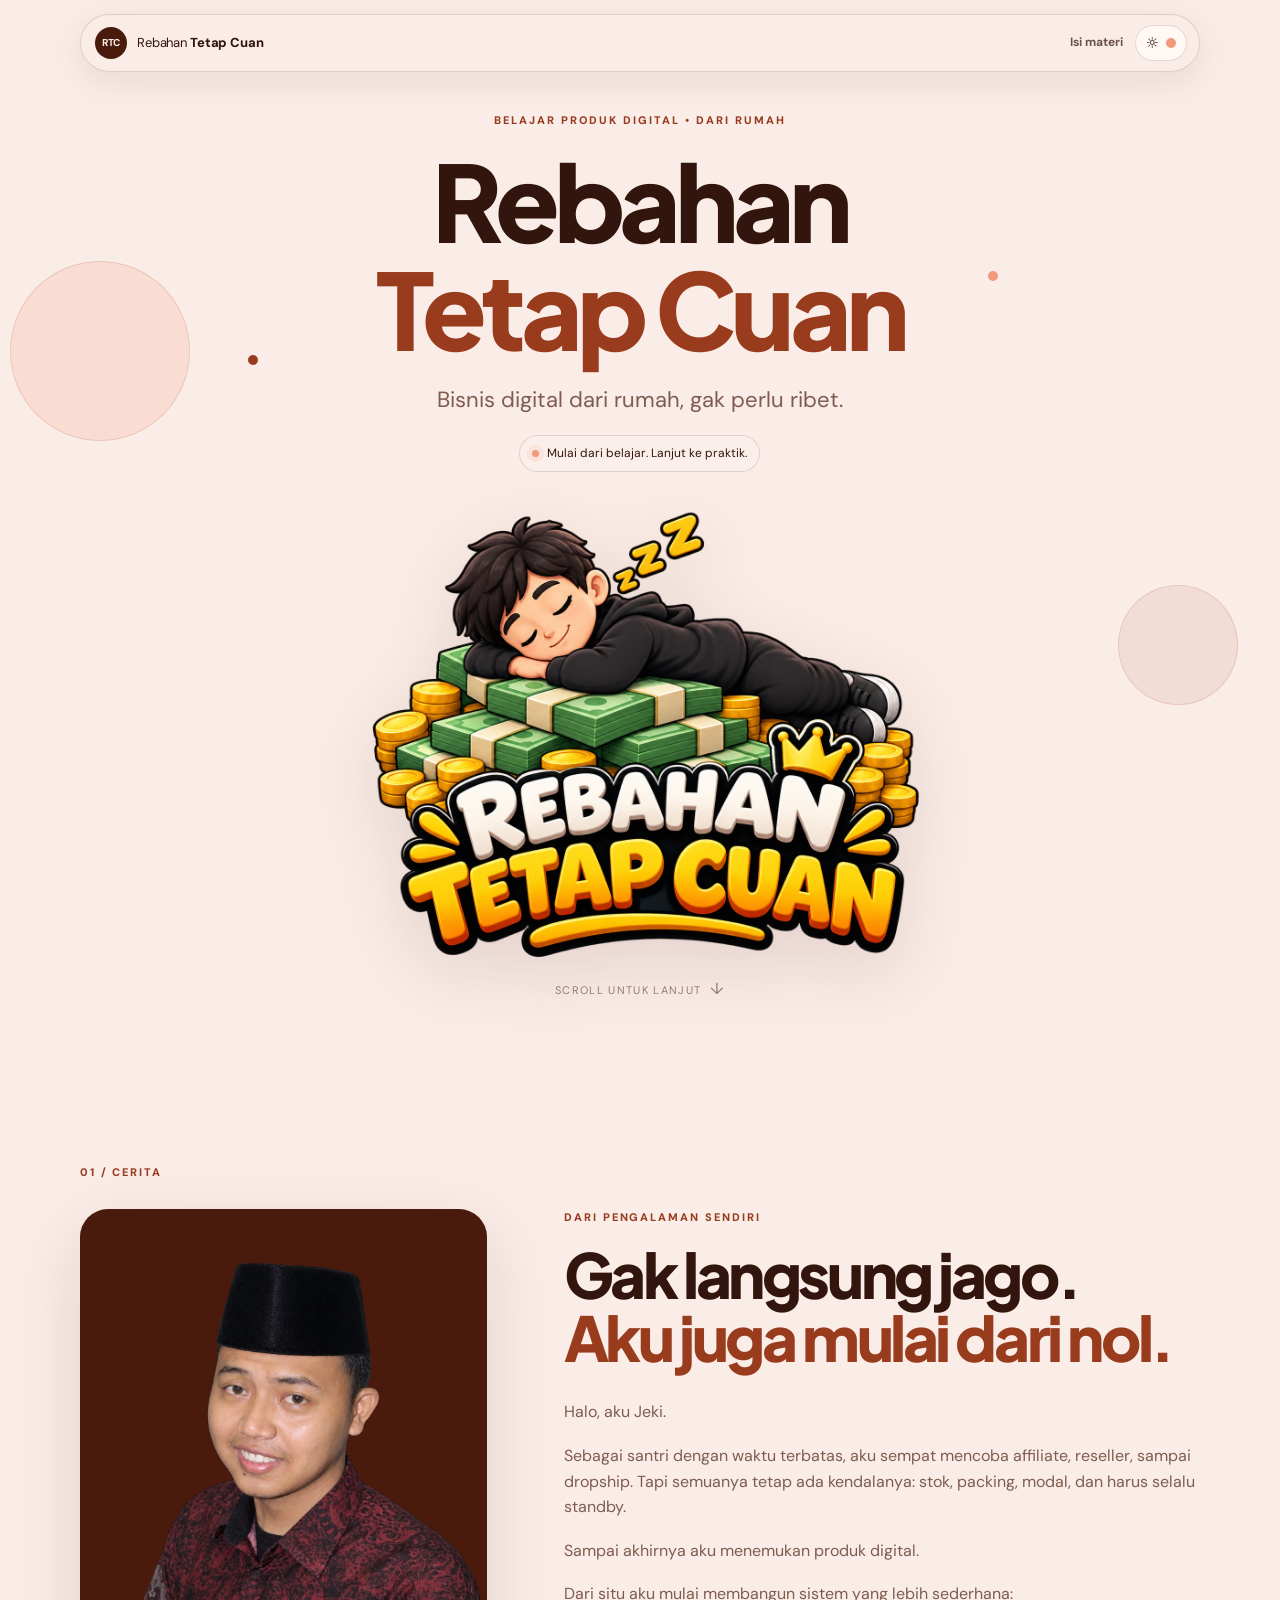
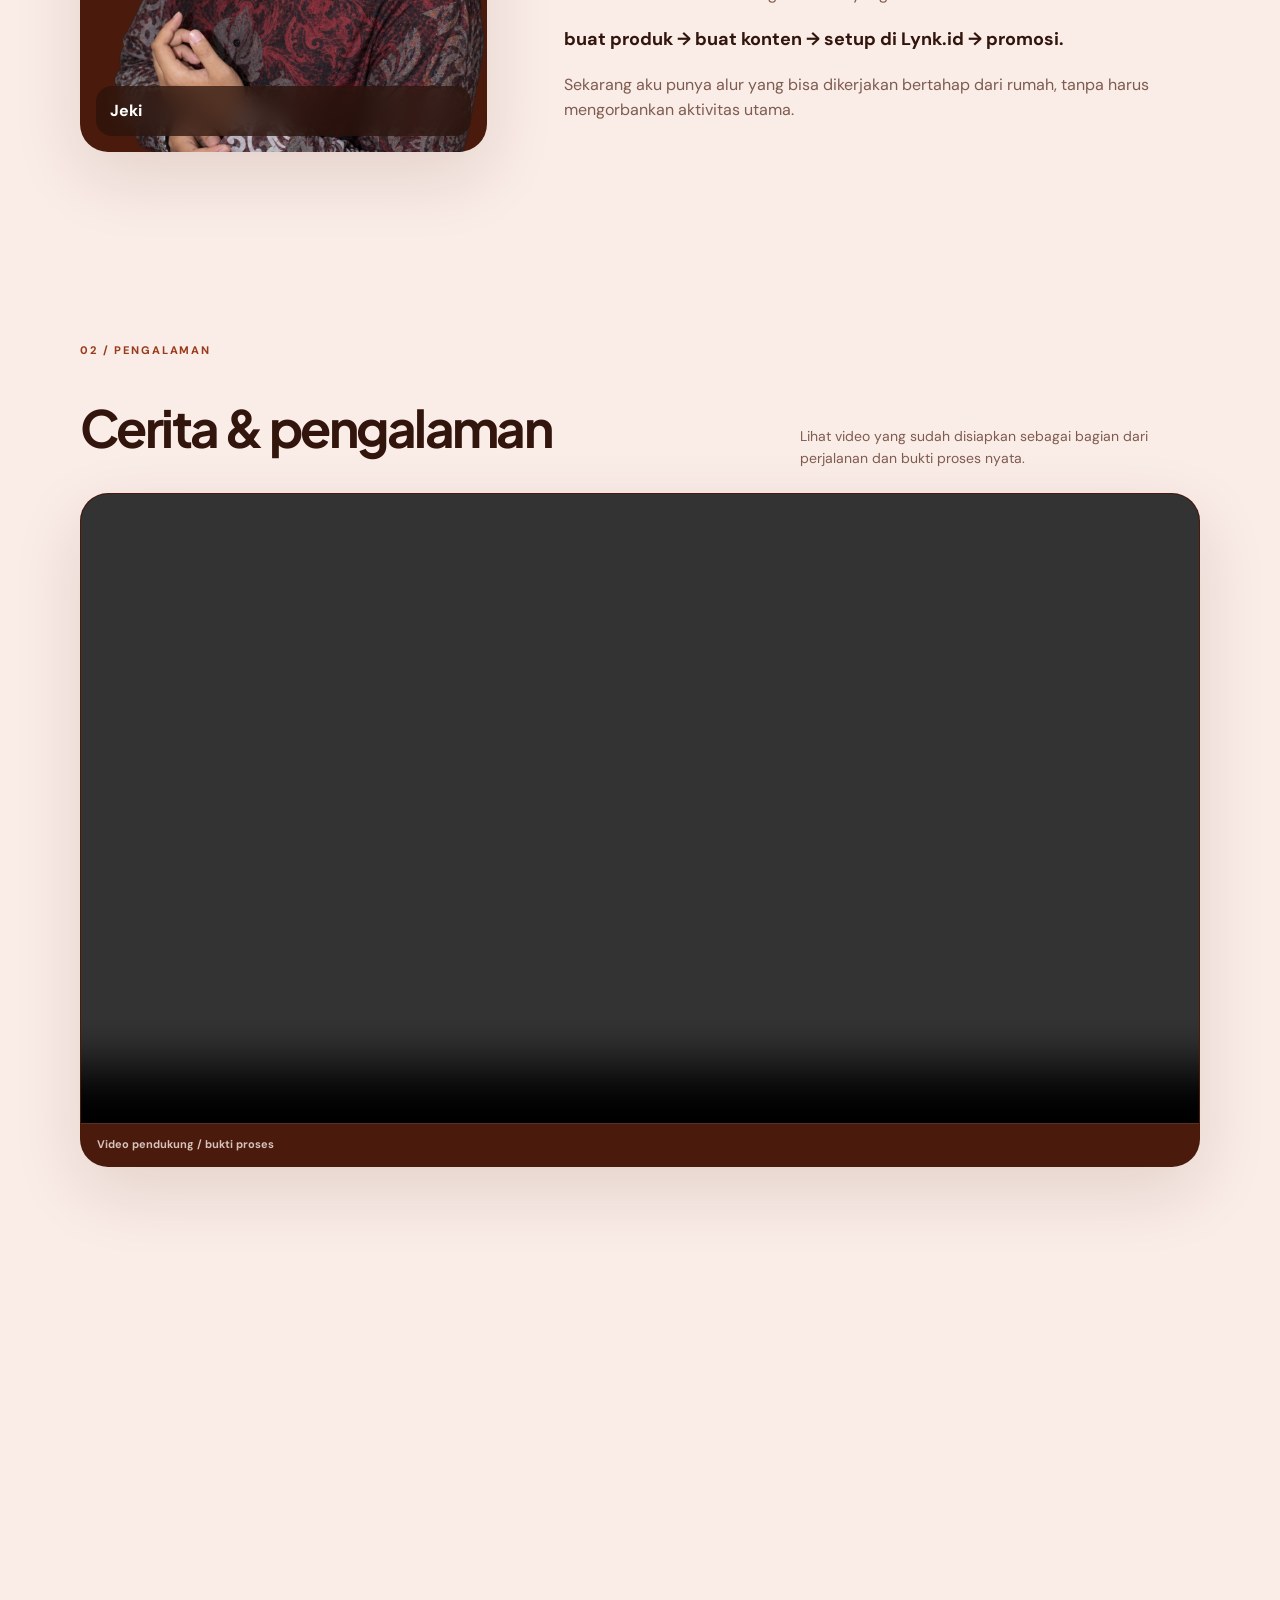
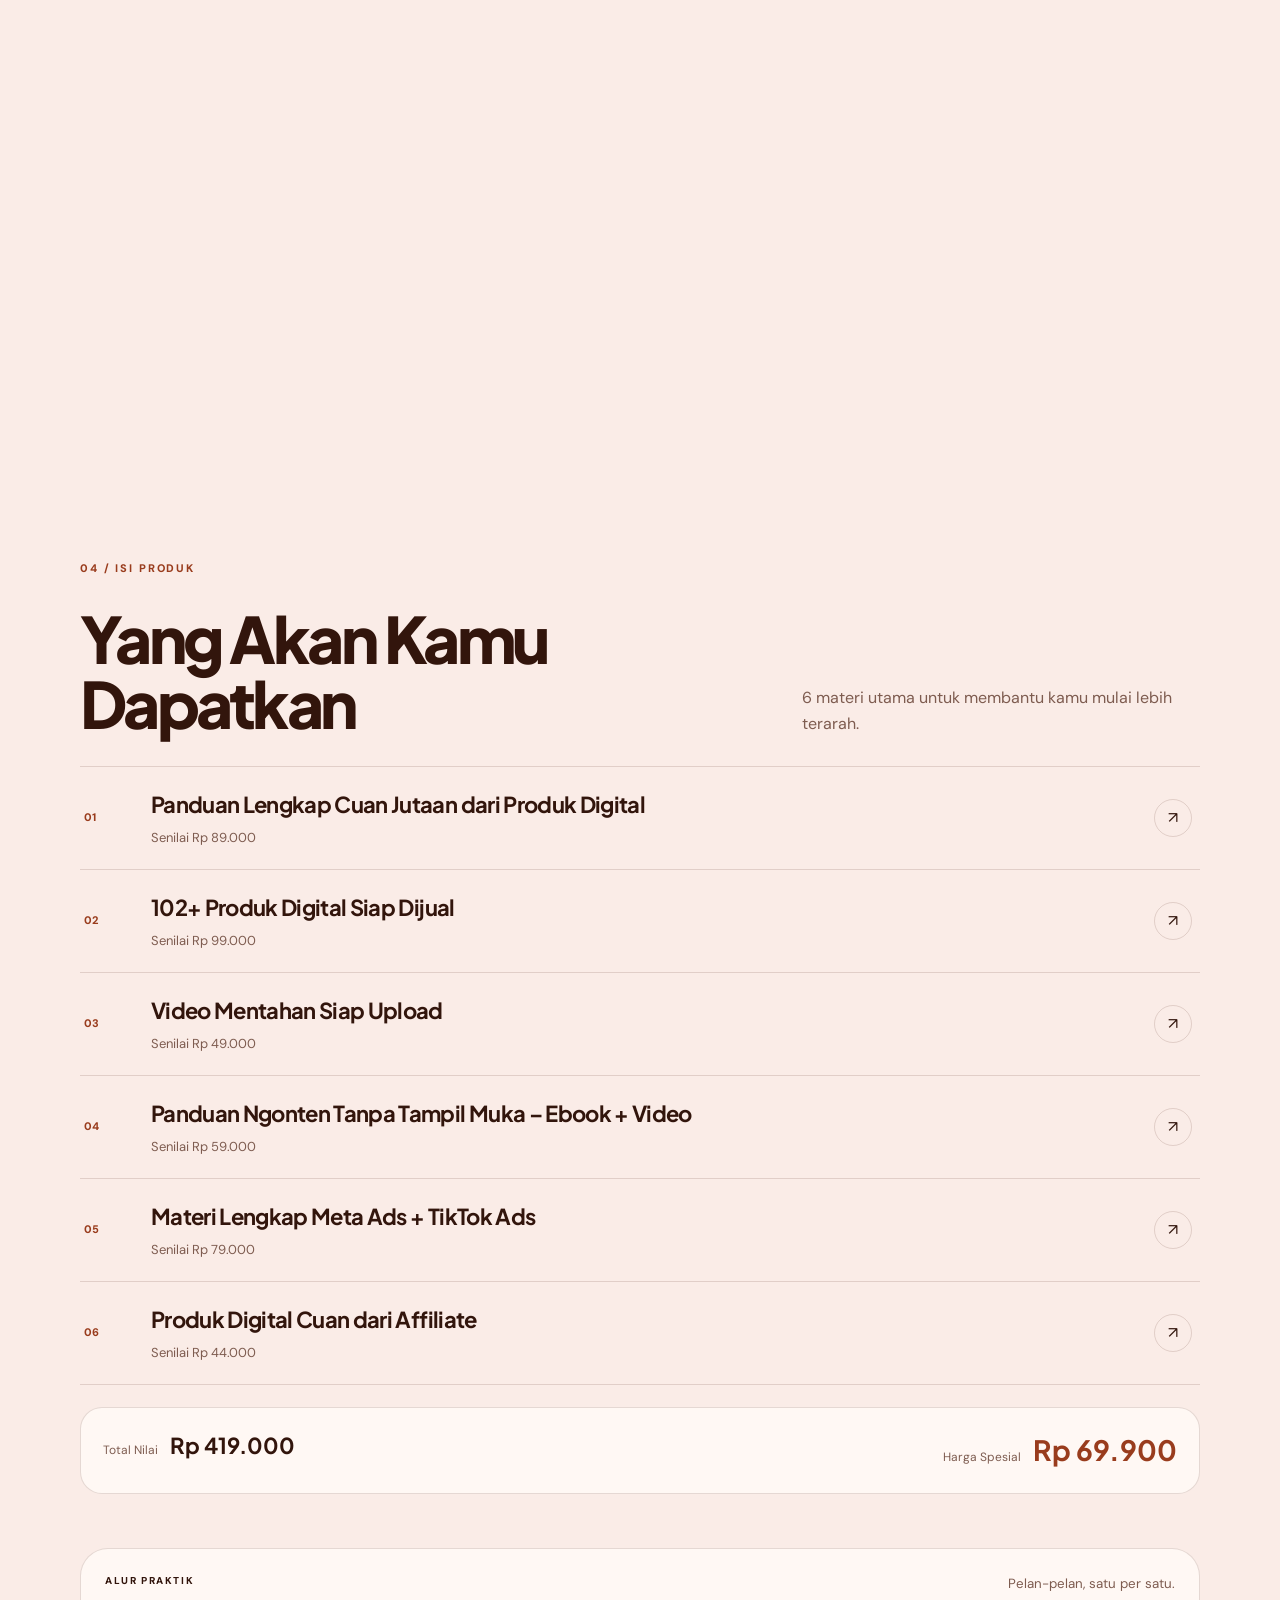
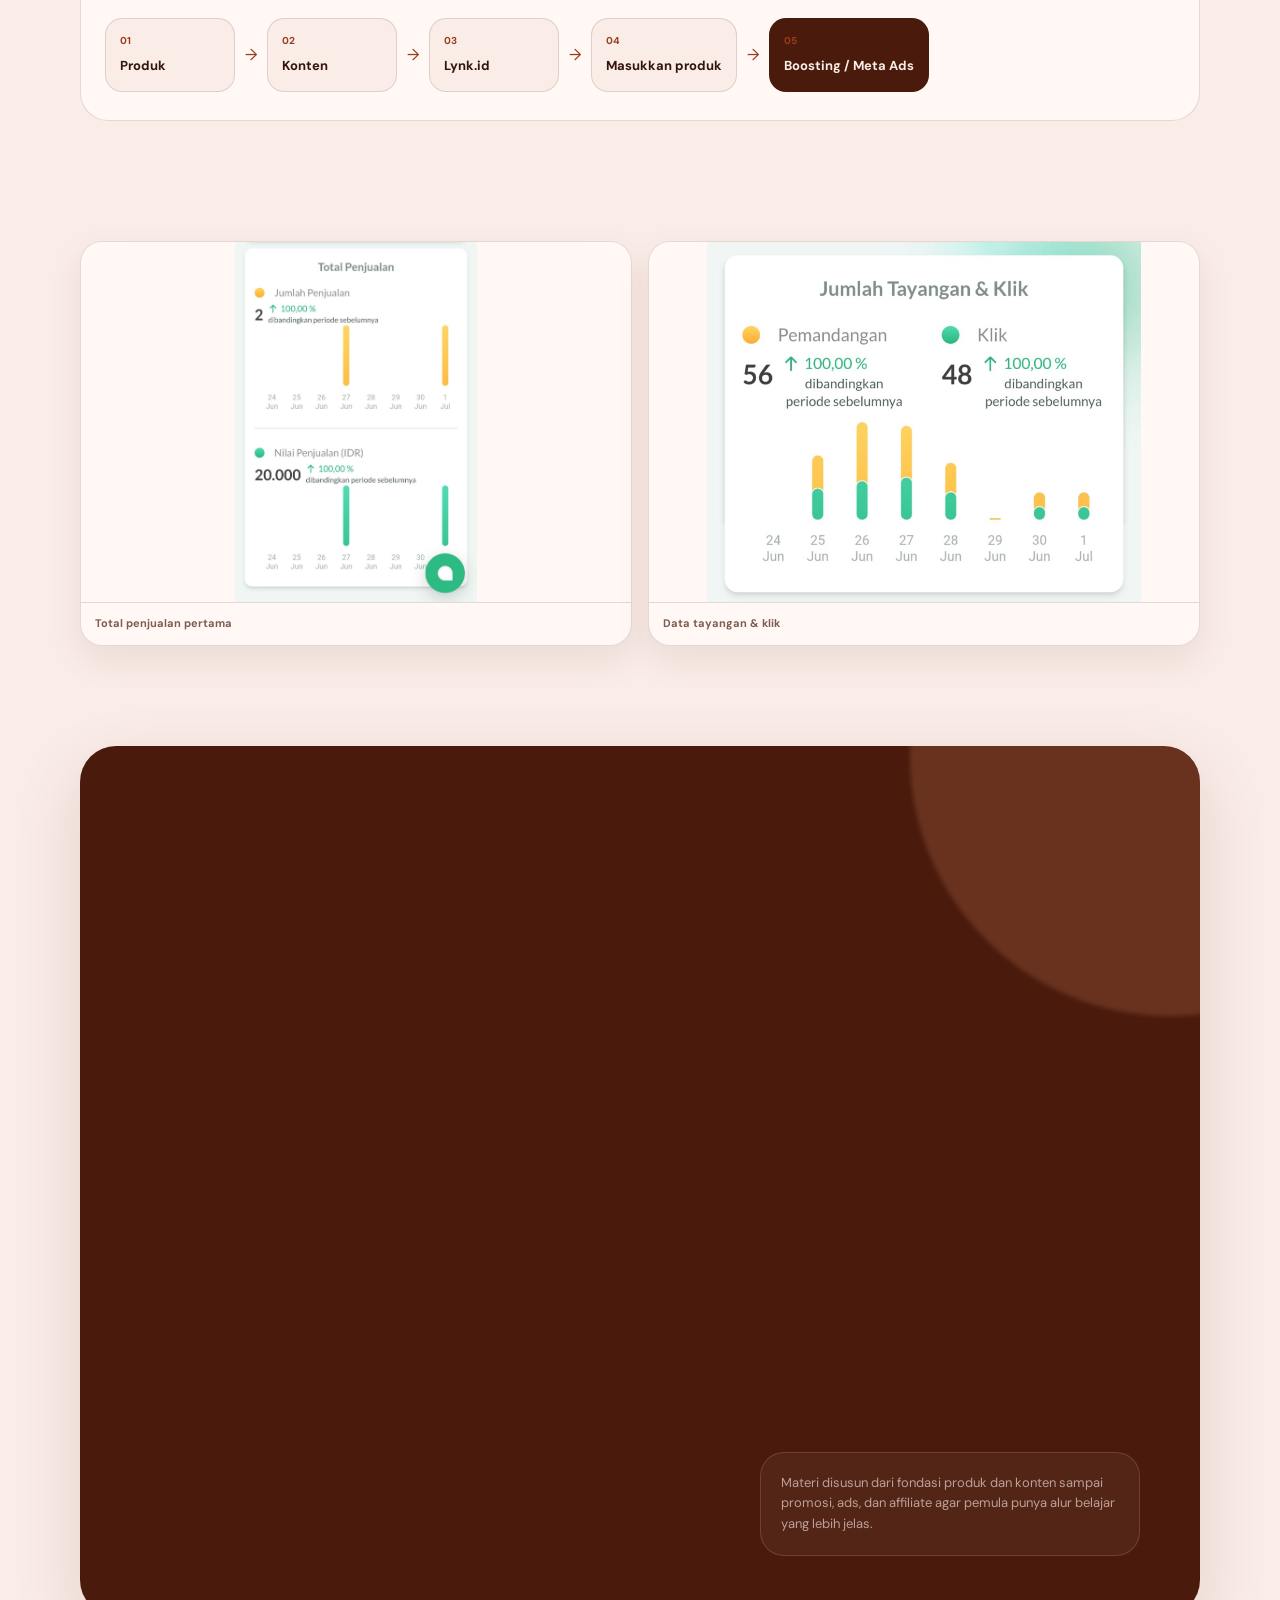
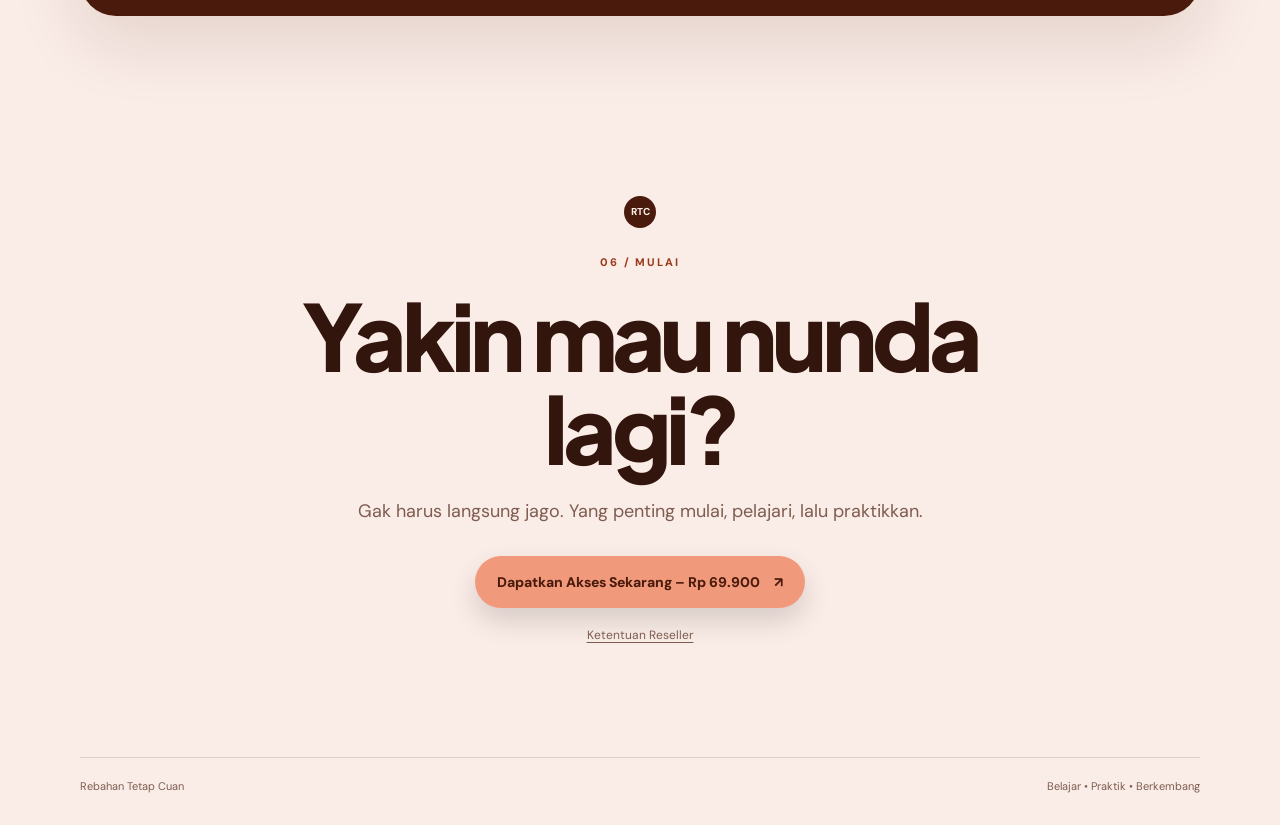
==== commit 4b30cfde: "Add files via upload" ====
--- a/index.html
+++ b/index.html
@@ -10,6 +10,27 @@
   <link rel="preconnect" href="https://fonts.gstatic.com" crossorigin>
   <link href="https://fonts.googleapis.com/css2?family=DM+Sans:wght@400;500;600;700&family=Plus+Jakarta+Sans:wght@600;700;800&display=swap" rel="stylesheet">
   <link rel="stylesheet" href="style.css">
+
+  <!-- Facebook Pixel Code -->
+  <script>
+    !function(f,b,e,v,n,t,s)
+    {if(f.fbq)return;n=f.fbq=function(){n.callMethod?
+    n.callMethod.apply(n,arguments):n.queue.push(arguments)}
+    ;if(!f._fbq)f._fbq=n;n.push=n;n.loaded=!0;n.version='2.0'
+    ;n.queue=[];t=b.createElement(e);t.async=!0;
+    t.src=v;s=b.getElementsByTagName(e)[0];
+    s.parentNode.insertBefore(t,s)}
+    (window,document,'script',
+    'https://connect.facebook.net/en_US/fbevents.js');
+
+    fbq('init', '2656398078145427');
+    fbq('track', 'PageView');
+  </script>
+  <noscript>
+    <img height="1" width="1" style="display:none"
+    src="https://www.facebook.com/tr?id=2656398078145427&ev=PageView&noscript=1"/>
+  </noscript>
+  <!-- End Facebook Pixel Code -->
 </head>
 <body>
   <div class="cursor-glow" aria-hidden="true"></div>
@@ -168,7 +189,7 @@
           <div class="countdown-label">PROMO BERAKHIR DALAM</div>
           <div class="countdown-clock" id="countdown" aria-label="Waktu promo tersisa">12 : 00 : 00</div>
         </div>
-        <a class="primary-btn" href="http://lynk.id/rebahan_tetapcuan/0x36qr7xp1xx/checkout" target="_blank" rel="noopener">Ambil Paket Sekarang – Rp 69.900 <span>↗</span></a>
+        <a class="primary-btn pixel-cta" href="http://lynk.id/rebahan_tetapcuan/0x36qr7xp1xx/checkout" target="_blank" rel="noopener">Ambil Paket Sekarang – Rp 69.900 <span>↗</span></a>
       </div>
       <div class="offer-side reveal">
         <p>Materi disusun dari fondasi produk dan konten sampai promosi, ads, dan affiliate agar pemula punya alur belajar yang lebih jelas.</p>
@@ -181,7 +202,7 @@
         <p class="eyebrow">06 / MULAI</p>
         <h2>Yakin mau nunda lagi?</h2>
         <p>Gak harus langsung jago. Yang penting mulai, pelajari, lalu praktikkan.</p>
-        <a class="primary-btn" href="http://lynk.id/rebahan_tetapcuan/0x36qr7xp1xx/checkout" target="_blank" rel="noopener">Dapatkan Akses Sekarang – Rp 69.900 <span>↗</span></a>
+        <a class="primary-btn pixel-cta" href="http://lynk.id/rebahan_tetapcuan/0x36qr7xp1xx/checkout" target="_blank" rel="noopener">Dapatkan Akses Sekarang – Rp 69.900 <span>↗</span></a>
         <button class="terms-link" type="button" id="termsBtn">Ketentuan Reseller</button>
       </div>
     </section>
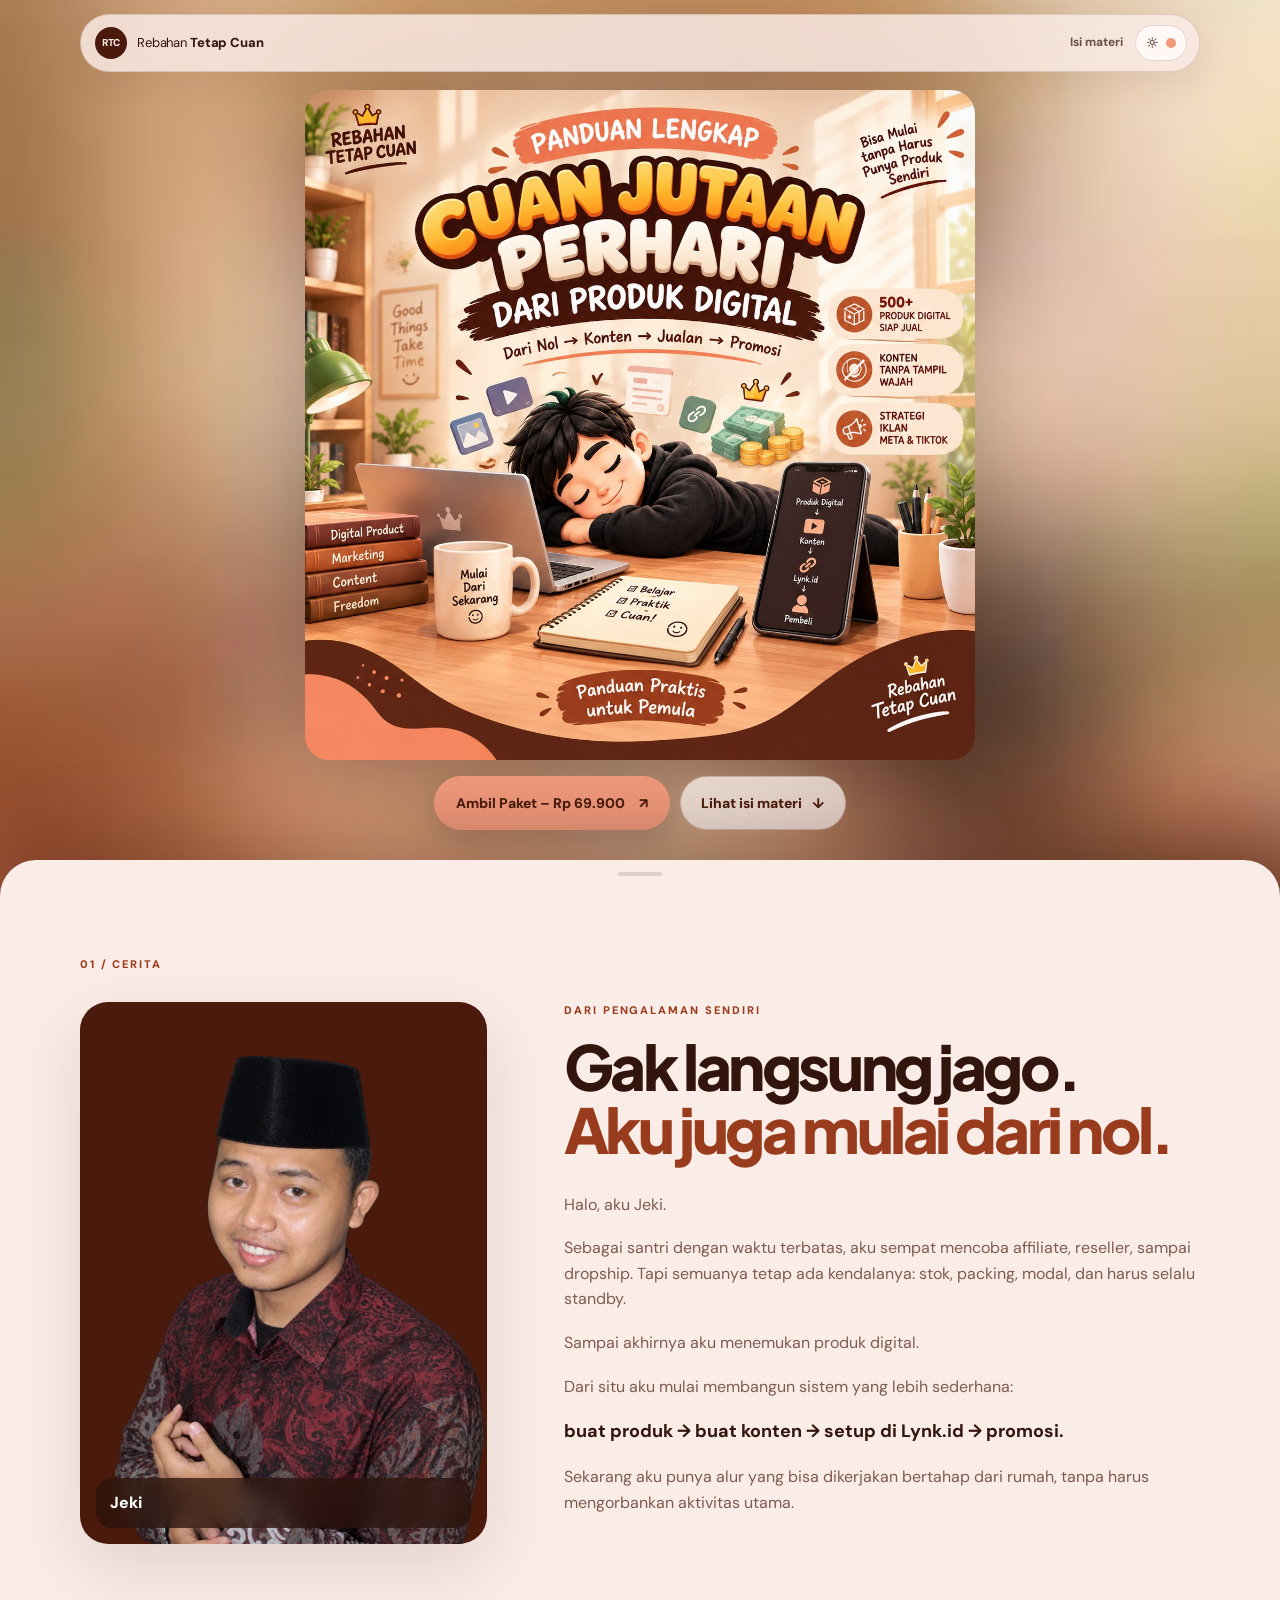
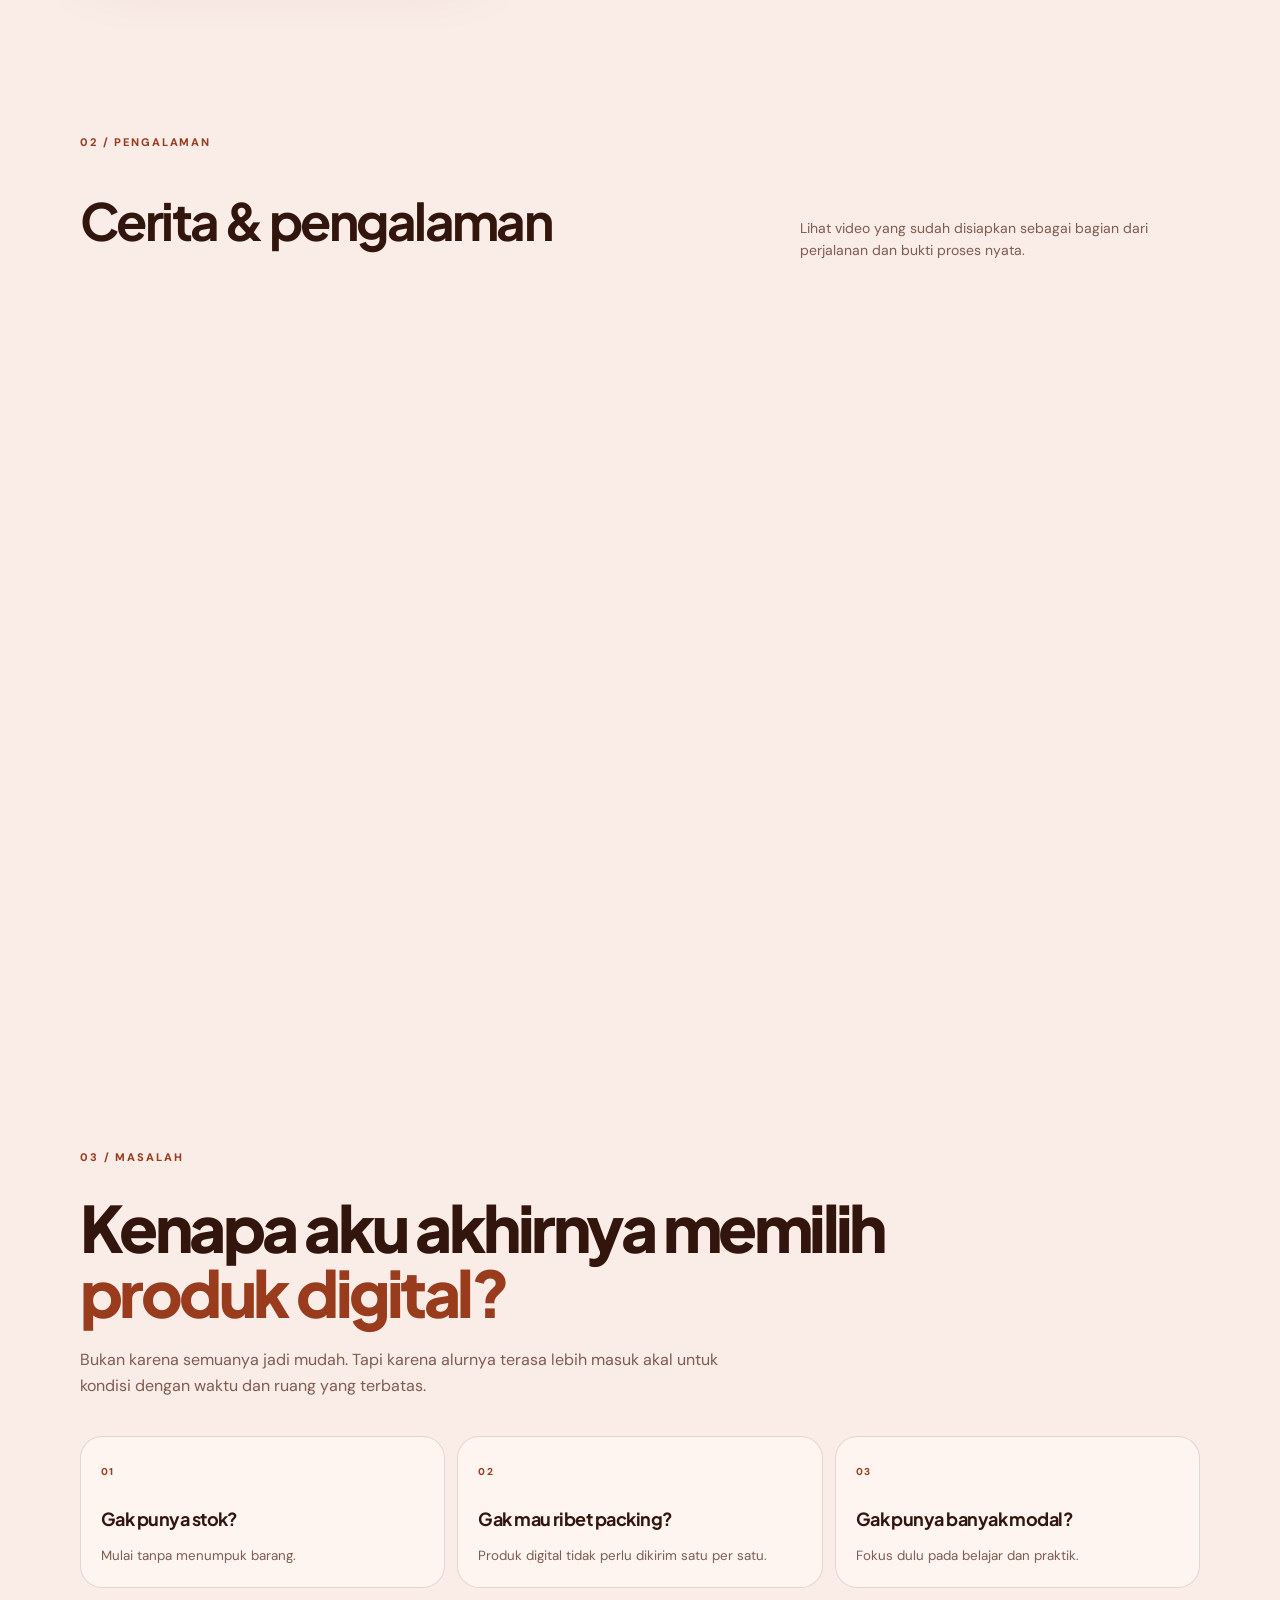
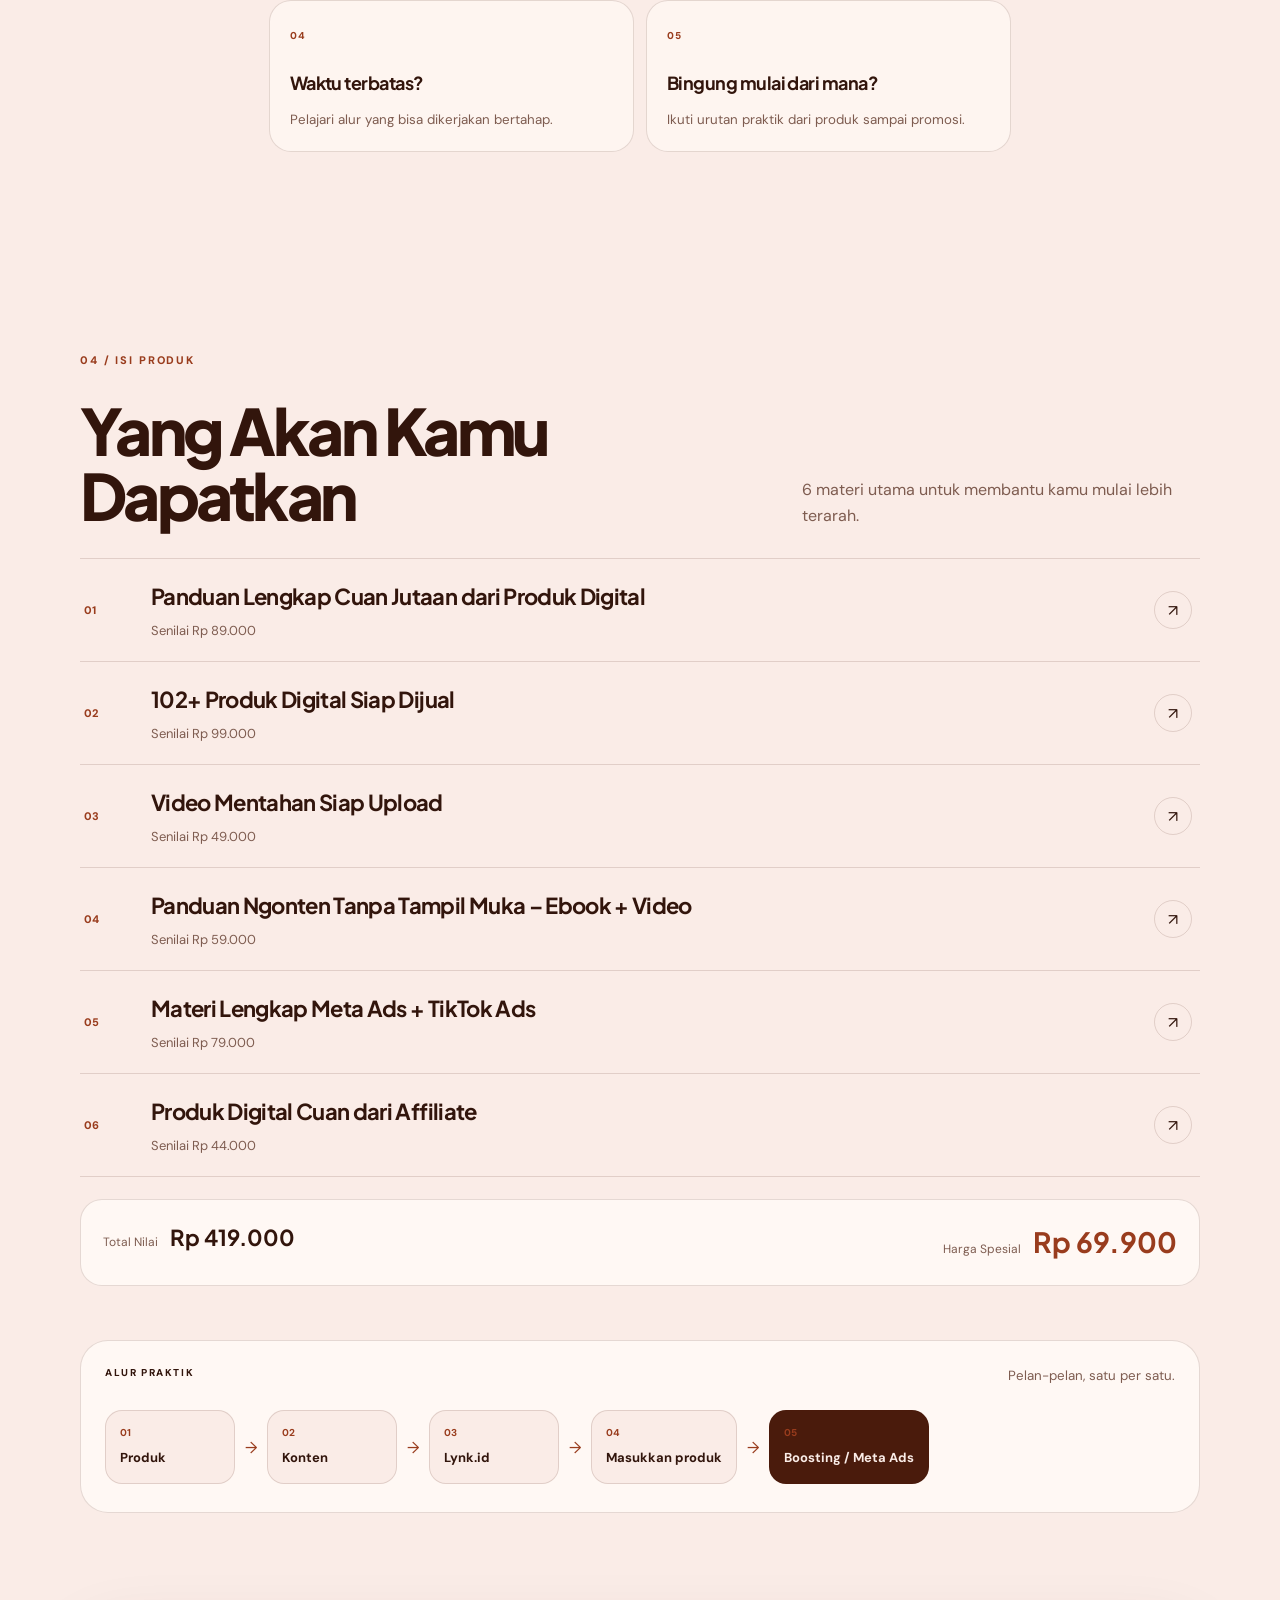
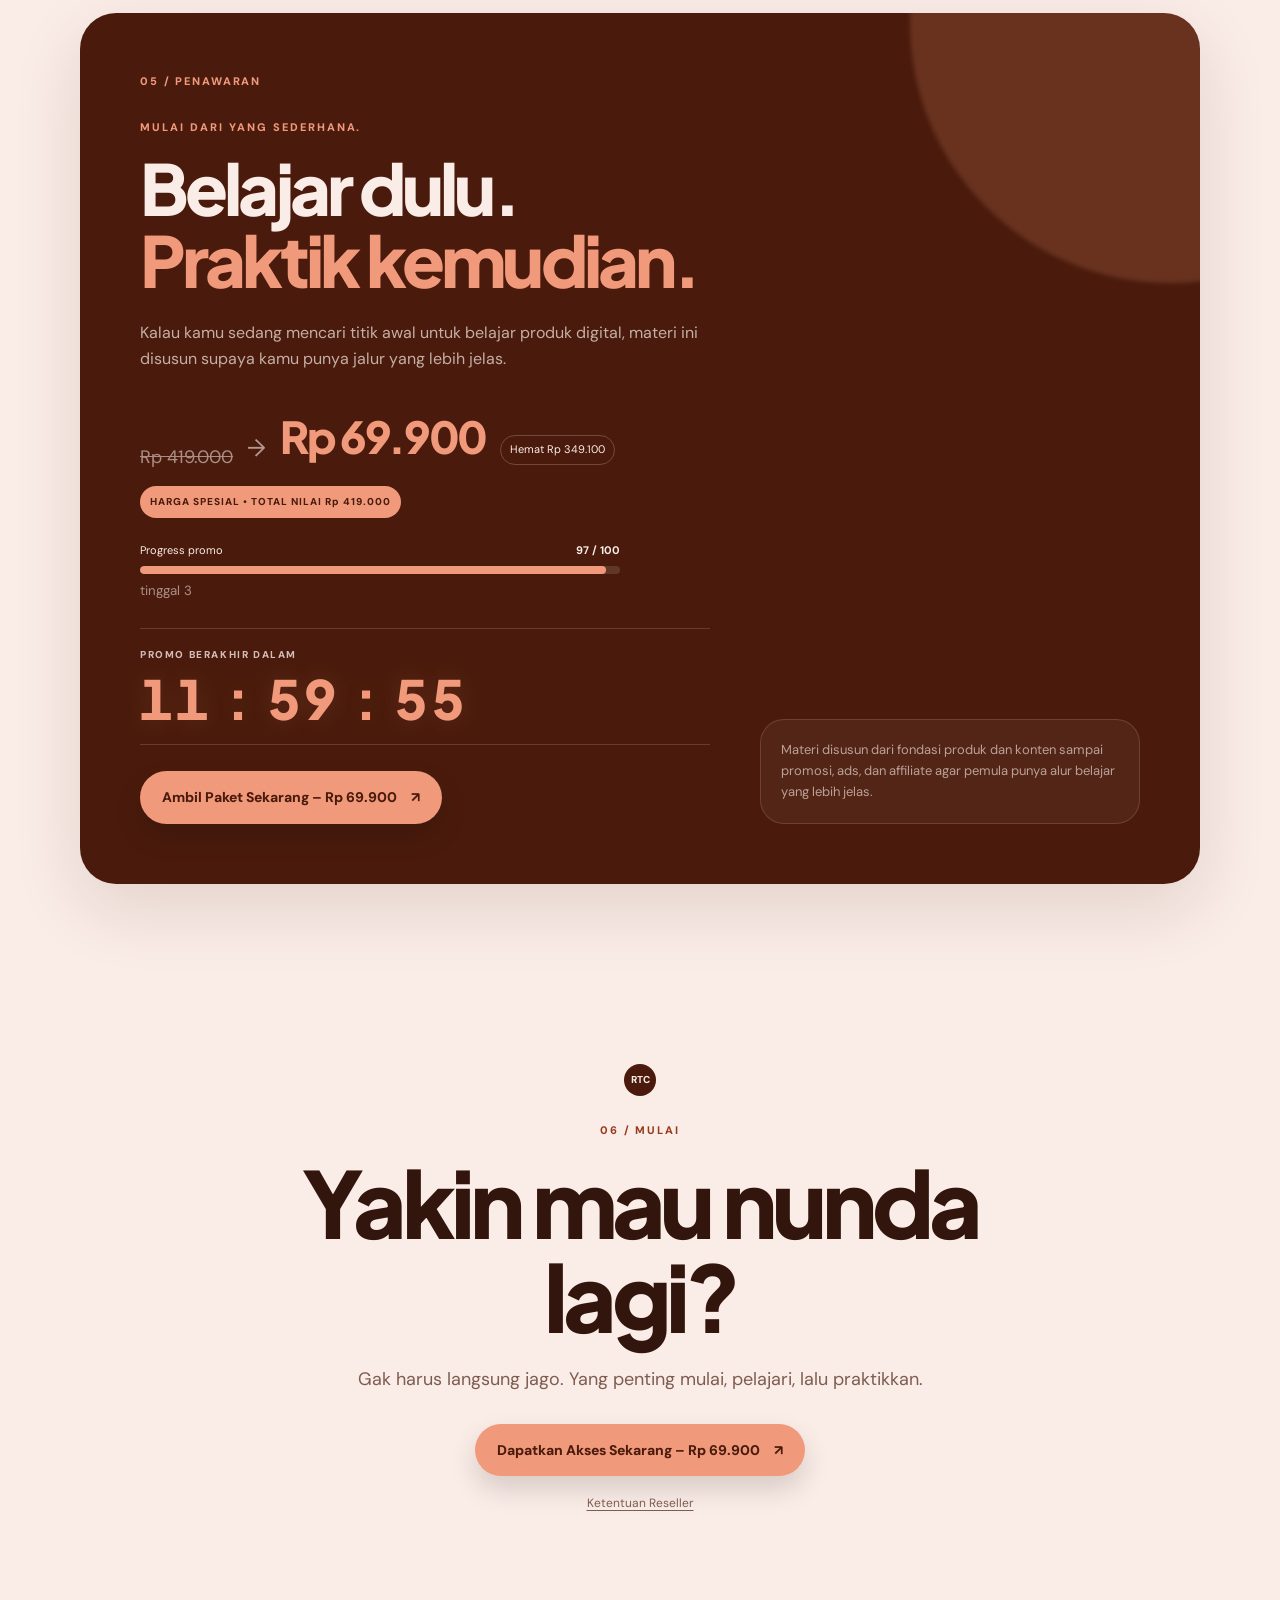
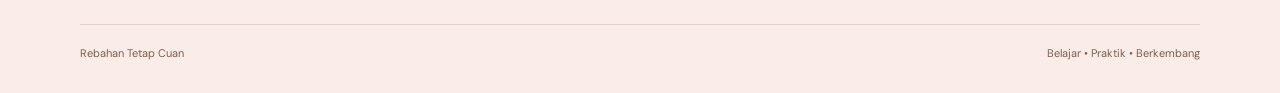
==== commit 3483fc0a: "Add files via upload" ====
--- a/index.html
+++ b/index.html
@@ -47,32 +47,25 @@
     </div>
   </header>
 
-  <main id="top">
-    <section class="hero section-shell">
-      <div class="hero-orb orb-a drag-deco" data-return="elastic"></div>
-      <div class="hero-orb orb-b drag-deco" data-return="elastic"></div>
-      <div class="hero-dot dot-a drag-deco"></div>
-      <div class="hero-dot dot-b drag-deco"></div>
-
-      <div class="hero-copy reveal">
-        <p class="eyebrow">BELAJAR PRODUK DIGITAL • DARI RUMAH</p>
-        <h1>Rebahan <span>Tetap Cuan</span></h1>
-        <p class="hero-sub">Bisnis digital dari rumah, gak perlu ribet.</p>
-        <div class="hero-note"><span class="note-dot"></span> Mulai dari belajar. Lanjut ke praktik.</div>
-      </div>
-
-      <div class="hero-art reveal" data-parallax="0.12">
-        <img src="hero.png" alt="Ilustrasi seseorang rebahan di atas uang dengan tulisan Rebahan Tetap Cuan">
-      </div>
-
-      <div class="hero-scroll">Scroll untuk lanjut <span>↓</span></div>
-    </section>
-
+  <!-- HERO: poster tetap di belakang (fixed), halaman lain naik menimpa -->
+  <div class="stage">
+    <div class="stage-inner">
+      <img class="stage-poster" src="hero-poster.jpg" width="1254" height="1254" alt="Poster Rebahan Tetap Cuan: panduan lengkap produk digital dari nol, konten, jualan, sampai promosi">
+      <div class="stage-cta">
+        <a class="primary-btn pixel-cta" href="https://lynk.id/rebahan_tetapcuan/0x36qr7xp1xx/checkout" target="_blank" rel="noopener">Ambil Paket – Rp 69.900 <span>↗</span></a>
+        <a class="ghost-btn" href="#materi">Lihat isi materi <span>↓</span></a>
+      </div>
+    </div>
+  </div>
+  <div class="hero-spacer" id="top"><h1 class="sr-only">Rebahan Tetap Cuan — panduan praktis produk digital untuk pemula</h1></div>
+
+  <div class="stack">
+  <main>
     <section class="story section-shell">
       <div class="section-kicker reveal">01 / CERITA</div>
       <div class="story-grid">
         <div class="story-photo reveal">
-          <img src="jeki.png" alt="Foto Jeki">
+          <img src="jeki.webp" alt="Foto Jeki">
           <div class="photo-caption"><span>Jeki</span></div>
         </div>
         <div class="story-copy reveal">
@@ -150,19 +143,6 @@
           <i>→</i>
           <div class="journey-item final"><b>05</b><strong>Boosting / Meta Ads</strong></div>
         </div>
-      </div>
-    </section>
-
-    <section class="proof-slot section-shell reveal" id="bukti">
-      <div class="proof-images">
-        <figure class="proof-media">
-          <img src="1000077966.jpg" alt="Bukti total penjualan dan nilai penjualan" loading="lazy">
-          <figcaption>Total penjualan pertama</figcaption>
-        </figure>
-        <figure class="proof-media">
-          <img src="1000077967.jpg" alt="Bukti jumlah tayangan dan klik" loading="lazy">
-          <figcaption>Data tayangan &amp; klik</figcaption>
-        </figure>
       </div>
     </section>
 
@@ -189,7 +169,7 @@
           <div class="countdown-label">PROMO BERAKHIR DALAM</div>
           <div class="countdown-clock" id="countdown" aria-label="Waktu promo tersisa">12 : 00 : 00</div>
         </div>
-        <a class="primary-btn pixel-cta" href="http://lynk.id/rebahan_tetapcuan/0x36qr7xp1xx/checkout" target="_blank" rel="noopener">Ambil Paket Sekarang – Rp 69.900 <span>↗</span></a>
+        <a class="primary-btn pixel-cta" href="https://lynk.id/rebahan_tetapcuan/0x36qr7xp1xx/checkout" target="_blank" rel="noopener">Ambil Paket Sekarang – Rp 69.900 <span>↗</span></a>
       </div>
       <div class="offer-side reveal">
         <p>Materi disusun dari fondasi produk dan konten sampai promosi, ads, dan affiliate agar pemula punya alur belajar yang lebih jelas.</p>
@@ -202,7 +182,7 @@
         <p class="eyebrow">06 / MULAI</p>
         <h2>Yakin mau nunda lagi?</h2>
         <p>Gak harus langsung jago. Yang penting mulai, pelajari, lalu praktikkan.</p>
-        <a class="primary-btn pixel-cta" href="http://lynk.id/rebahan_tetapcuan/0x36qr7xp1xx/checkout" target="_blank" rel="noopener">Dapatkan Akses Sekarang – Rp 69.900 <span>↗</span></a>
+        <a class="primary-btn pixel-cta" href="https://lynk.id/rebahan_tetapcuan/0x36qr7xp1xx/checkout" target="_blank" rel="noopener">Dapatkan Akses Sekarang – Rp 69.900 <span>↗</span></a>
         <button class="terms-link" type="button" id="termsBtn">Ketentuan Reseller</button>
       </div>
     </section>
@@ -212,6 +192,7 @@
     <span>Rebahan Tetap Cuan</span>
     <span>Belajar • Praktik • Berkembang</span>
   </footer>
+  </div>
 
   <div class="modal-backdrop" id="modalBackdrop" aria-hidden="true">
     <div class="modal" role="dialog" aria-modal="true" aria-labelledby="modalTitle">
--- a/style.css
+++ b/style.css
@@ -187,3 +187,43 @@
   .value-summary{display:block}.value-summary div{justify-content:space-between}.value-summary div+div{margin-top:12px;padding-top:12px;border-top:1px solid var(--line)}
   .price-arrow{font-size:20px}
 }
+
+
+/* ===== HERO BERTUMPUK: poster fixed di belakang, halaman lain menimpa ===== */
+.sr-only{position:absolute;width:1px;height:1px;overflow:hidden;clip:rect(0 0 0 0);white-space:nowrap}
+.stage{
+  position:fixed;inset:0;z-index:0;overflow:hidden;
+  background:#f3d6c8 url(hero-bg.jpg) center/cover no-repeat;
+}
+.stage::after{content:"";position:absolute;inset:0;background:#2A120B;opacity:var(--dim,0);pointer-events:none}
+.stage-inner{
+  position:absolute;inset:0;z-index:1;display:flex;flex-direction:column;align-items:center;justify-content:center;
+  gap:16px;padding:76px 14px 56px;transform-origin:50% 35%;will-change:transform;
+}
+.stage-poster{
+  display:block;width:min(100%,1040px,calc(100svh - 230px));height:auto;aspect-ratio:1/1;
+  border-radius:24px;box-shadow:0 30px 80px rgba(74,27,12,.28);background:#fdeee6
+}
+.stage-cta{display:flex;flex-wrap:wrap;justify-content:center;gap:10px;position:relative;z-index:2}
+.ghost-btn{
+  display:inline-flex;align-items:center;gap:10px;padding:15px 20px;border-radius:999px;font-weight:800;font-size:14px;
+  color:#4A1B0C;background:rgba(255,248,244,.72);border:1px solid rgba(74,27,12,.2);backdrop-filter:blur(10px)
+}
+.stage .primary-btn{color:#4A1B0C}
+.hero-spacer{position:relative;z-index:1;height:calc(100svh - 40px);pointer-events:none}
+.stack{
+  position:relative;z-index:2;background:var(--cream);border-radius:36px 36px 0 0;
+  box-shadow:0 -24px 70px rgba(42,18,11,.3)
+}
+.stack::before{content:"";position:absolute;top:12px;left:50%;width:44px;height:4px;margin-left:-22px;border-radius:9px;background:var(--line)}
+.story{padding-top:96px}
+.site-header{z-index:60}
+@media (max-width:767px){
+  .stage-inner{padding:68px 12px 52px;gap:14px}
+  .stage-poster{border-radius:18px;width:min(100%,calc(100svh - 210px))}
+  .stage-cta{width:100%;flex-direction:column}
+  .stage-cta .primary-btn,.stage-cta .ghost-btn{width:100%;justify-content:center}
+  .stack{border-radius:26px 26px 0 0}
+  .story{padding-top:72px}
+}
+@media (prefers-reduced-motion:reduce){.stage-inner{will-change:auto}}
